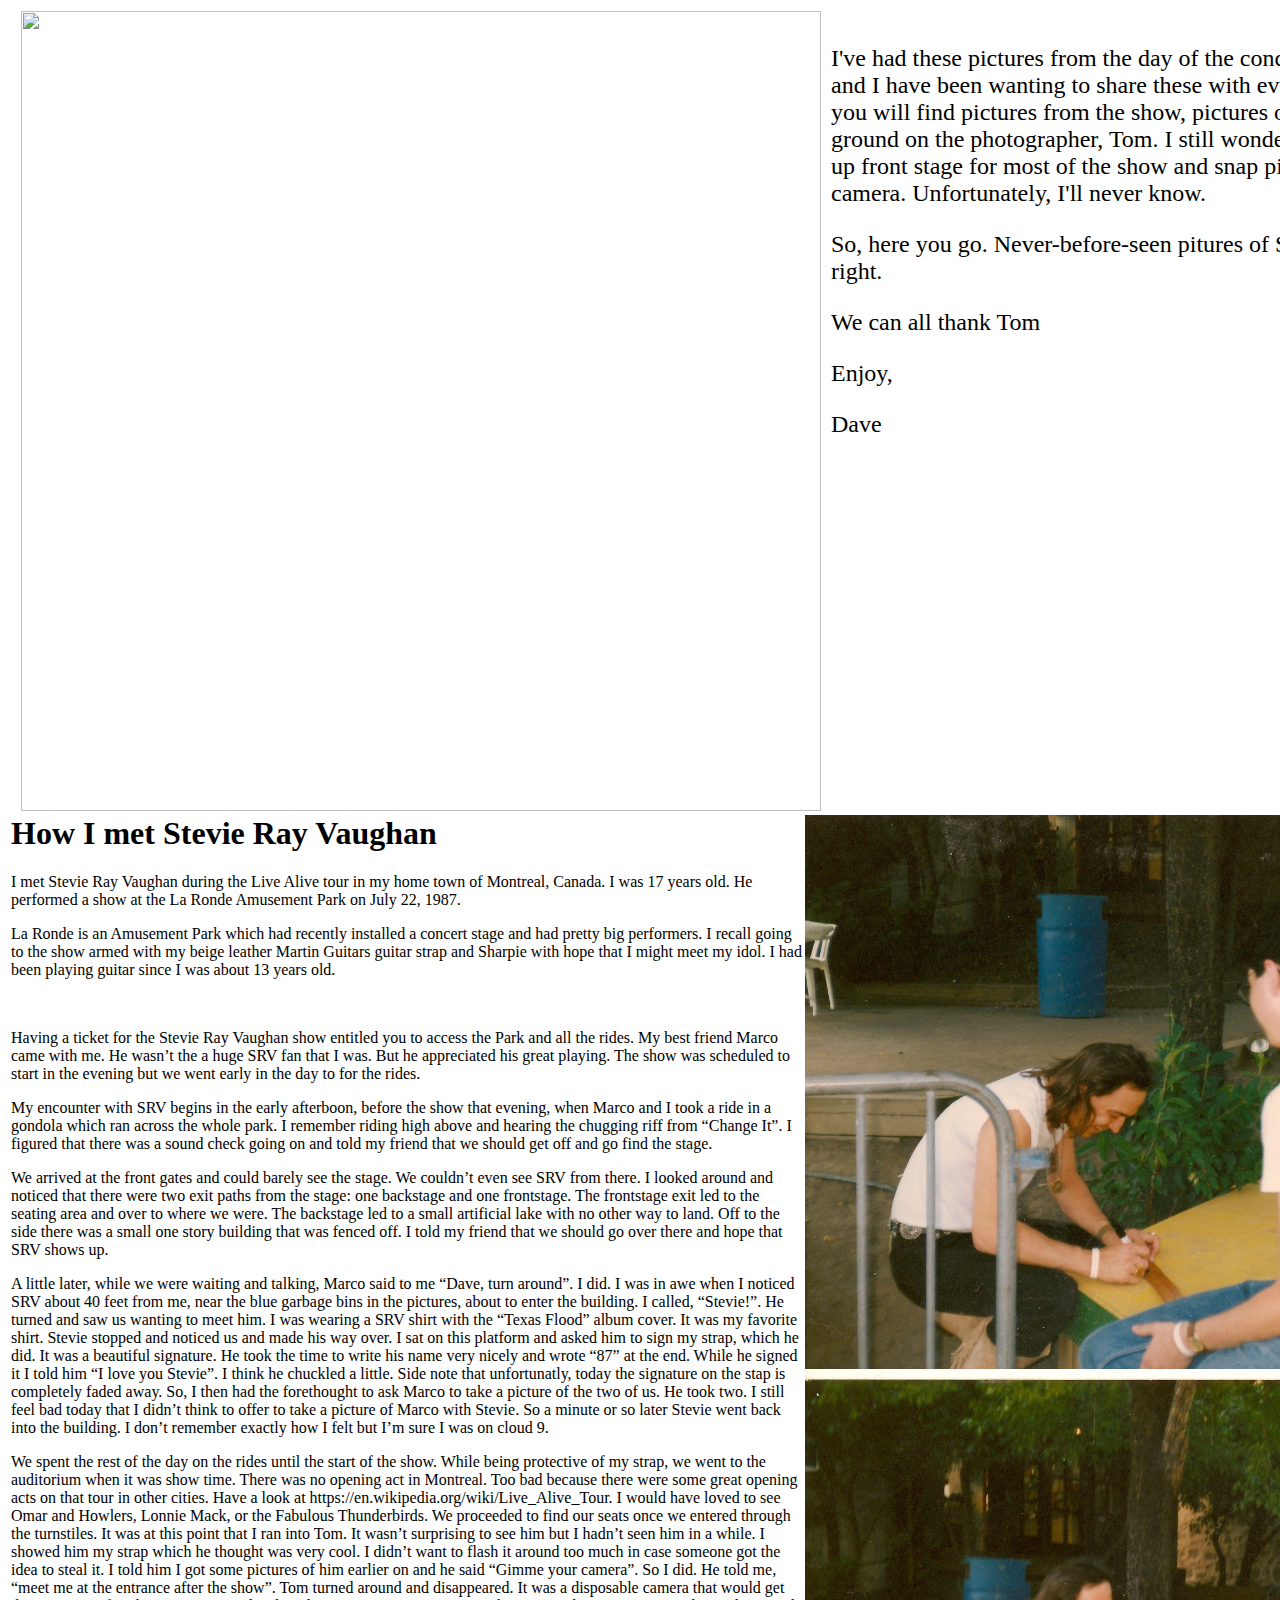
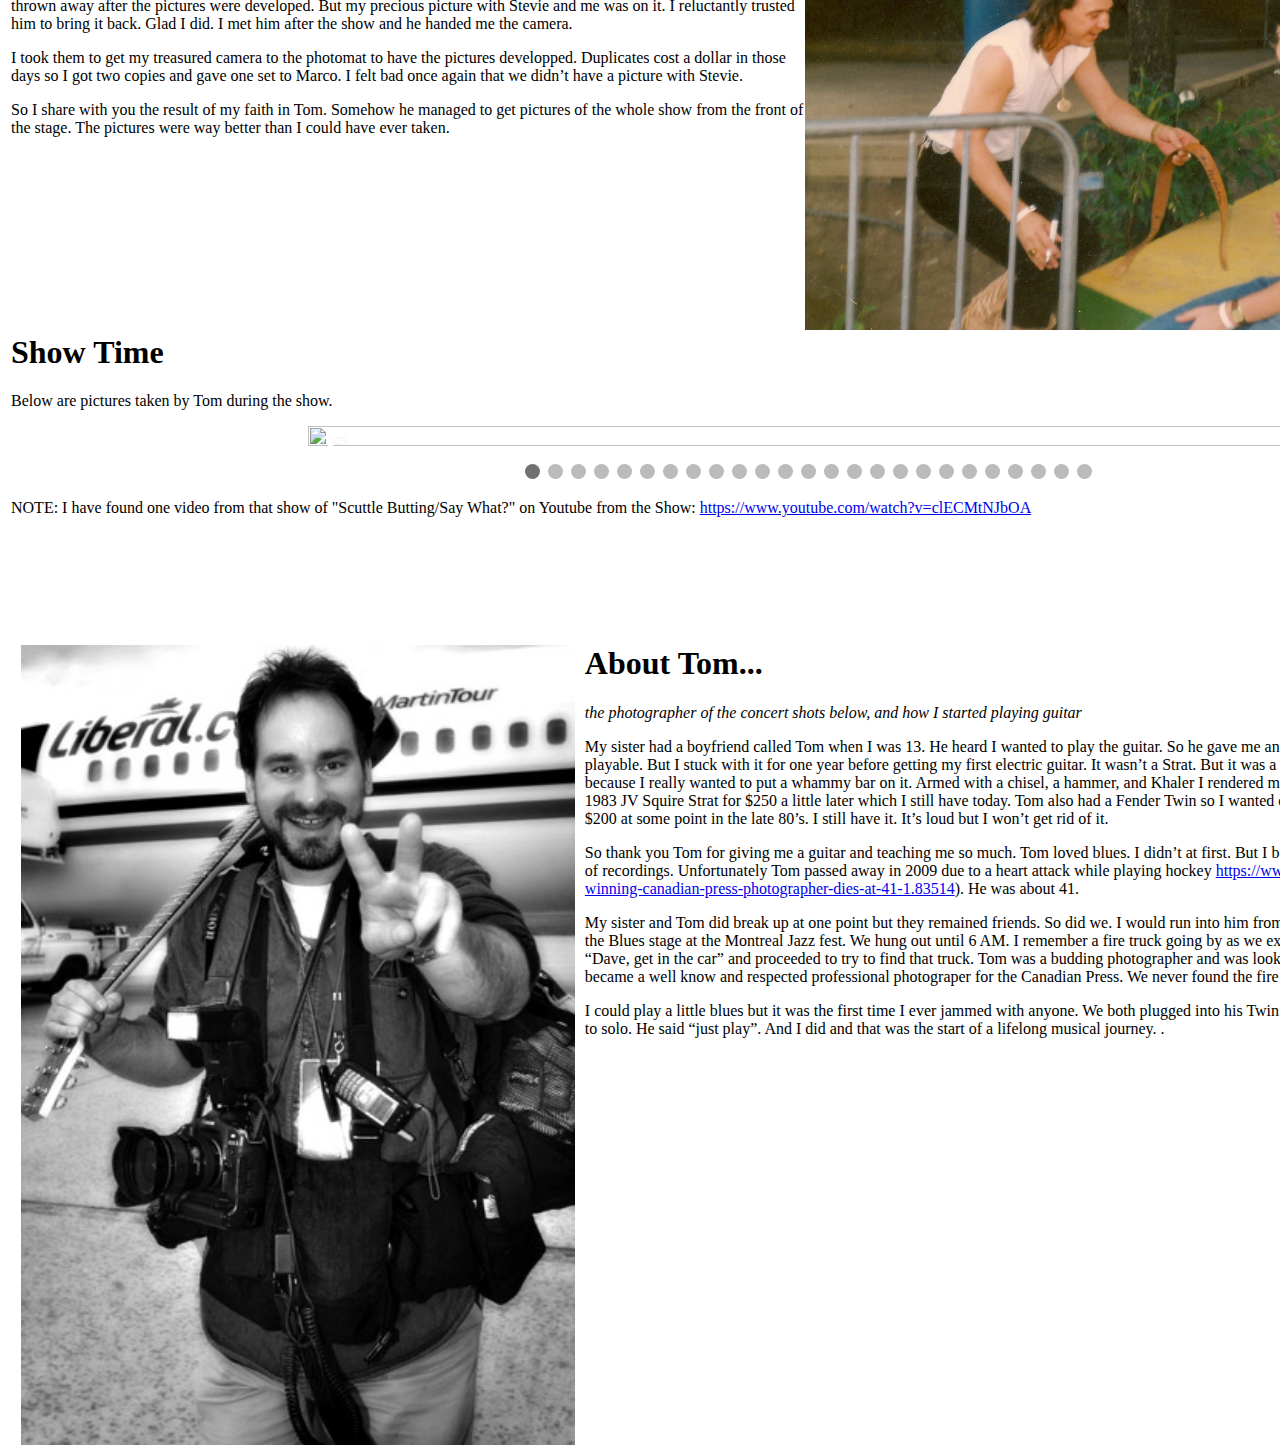
==== index.html @ 350a523c "first commit" ====
<HTML>
<TITLE>How I met SRV (1987 - Montreal/LaRonde)</TITLE>
<BODY>



<STYLE>


/* Slideshow container */
.slideshow-container {
  max-width: 1000px;
  position: relative;
  margin: auto;
}

/* Hide the images by default */
.mySlides {
  display: none;
}

/* Next & previous buttons */
.prev, .next {
  cursor: pointer;
  position: absolute;
  top: 50%;
  width: auto;
  margin-top: -22px;
  padding: 16px;
  color: white;
  font-weight: bold;
  font-size: 18px;
  transition: 0.6s ease;
  border-radius: 0 3px 3px 0;
  user-select: none;
}

/* Position the "next button" to the right */
.next {
  right: 0;
  border-radius: 3px 0 0 3px;
}

/* On hover, add a black background color with a little bit see-through */
.prev:hover, .next:hover {
  background-color: rgba(0,0,0,0.8);
}

/* Caption text */
.text {
  color: #f2f2f2;
  font-size: 15px;
  padding: 8px 12px;
  position: absolute;
  bottom: 8px;
  width: 100%;
  text-align: center;
}

/* Number text (1/3 etc) */
.numbertext {
  color: #f2f2f2;
  font-size: 12px;
  padding: 8px 12px;
  position: absolute;
  top: 0;
}

/* The dots/bullets/indicators */
.dot {
  cursor: pointer;
  height: 15px;
  width: 15px;
  margin: 0 2px;
  background-color: #bbb;
  border-radius: 50%;
  display: inline-block;
  transition: background-color 0.6s ease;
}

.active, .dot:hover {
  background-color: #717171;
}

/* Fading animation */
.fade {
  -webkit-animation-name: fade;
  -webkit-animation-duration: 1.5s;
  animation-name: fade;
  animation-duration: 1.5s;
}

@-webkit-keyframes fade {
  from {opacity: .4}
  to {opacity: 1}
}

@keyframes fade {
  from {opacity: .4}
  to {opacity: 1}
}
</STYLE>


<TABLE BORDER=0 width=1600>
<TR>
	<TD>
<img src="images/meandsrvcover.jpeg" width=800 STYLE="float: left; margin-left: 10px;  margin-right: 10px">
<BR>
<P><FONT SIZE=5>I've had these pictures from the day of the concert in my little blue picture book and I have been wanting to share these with everyone for a while now. So here you will find pictures from the show, pictures of SRV and me, and a little back ground on the photographer, Tom. I still wonder today how Tom managed to get up front stage for most of the show and snap pictures with my crappy disposable camera. Unfortunately, I'll never know.</P>
<P>So, here you go. Never-before-seen pitures of Stevie Ray Vaughan. Yup. That's right.</P>
<P>We can all thank Tom</P>
<P>Enjoy,</P>
<P>Dave</p>
	</TD>
</TR>
<TR>	
	<TD>
<img src="images/meandsrv2.jpeg" width=800 STYLE="float: right "/>
<img src="images/meandsrv1.jpeg" width=800 STYLE="float: right"/>
<H1>How I met Stevie Ray Vaughan</H1>
<P>I met Stevie Ray Vaughan during the Live Alive tour in my home town of Montreal, Canada. I was 17 years old. He performed a show at the La Ronde Amusement Park on July 22, 1987.</P> 
<P>La Ronde is an Amusement Park which had recently installed a concert stage and had pretty big performers.  I recall going to the show armed with my beige leather Martin Guitars guitar strap and Sharpie with hope that I might meet my idol. I had been playing guitar since I was about 13 years old.</P>
<BR CLEAR=”right” />
<P>Having a ticket for the Stevie Ray Vaughan show entitled you to access the Park and all the rides. My best friend Marco came with me. He wasn’t the a huge SRV fan that I was. But he appreciated his great playing. The show was scheduled to start in the evening but we went early in the day to for the rides. 
<P>My encounter with SRV begins in the early afterboon, before the show that evening, when Marco and I took a ride in a gondola which ran across the whole park. I remember riding high above and hearing the chugging riff from “Change It”. I figured that there was a sound check going on and told my friend that we should get off and go find the stage.</P>
<P>We arrived at the front gates and could barely see the stage. We couldn’t even see SRV from there. I looked around and noticed that there were two exit paths from the stage: one backstage and one frontstage. The frontstage exit led to the seating area and over to where we were. The backstage led to a small artificial lake with no other way to land. Off to the side there was a small one story building that was fenced off. I told my friend that we should go over there and hope that SRV shows up.</P>
<P>A little later, while we were waiting and talking, Marco said to me “Dave, turn around”. I did. I was in awe when I noticed SRV about 40 feet from me, near the blue garbage bins in the pictures, about to enter the building. I called, “Stevie!”. He turned and saw us wanting to meet him. I was wearing a SRV shirt with the “Texas Flood” album cover. It was my favorite shirt. Stevie stopped and noticed us and made his way over. I sat on this platform and asked him to sign my strap, which he did. It was a beautiful signature. He took the time to write his name very nicely and wrote “87” at the end. While he signed it I told him “I love you Stevie”. I think he chuckled a little. Side note that unfortunatly, today the signature on the stap is completely faded away. So, I then had the forethought to ask Marco to take a picture of the two of us. He took two. I still feel bad today that I didn’t think to offer to take a picture of Marco with Stevie. So a minute or so later Stevie went back into the building. I don’t remember exactly how I felt but I’m sure I was on cloud 9.</P> 
<P>We spent the rest of the day on the rides until the start of the show. While being protective of my strap, we went to the auditorium when it was show time. There was no opening act in Montreal. Too bad because there were some great opening acts on that tour in other cities. Have a look at https://en.wikipedia.org/wiki/Live_Alive_Tour. I would have loved to see Omar and Howlers, Lonnie Mack, or the Fabulous Thunderbirds. We proceeded to find our seats once we entered through the turnstiles. It was at this point that I ran into Tom. It wasn’t surprising to see him but I hadn’t seen him in a while. I showed him my strap which he thought was very cool. I didn’t want to flash it around too much in case someone got the idea to steal it. I told him I got some pictures of him earlier on and he said “Gimme your camera”. So I did. He told me, “meet me at the entrance after the show”. Tom turned around and disappeared.  It was a disposable camera that would get thrown away after the pictures were developed. But my precious picture with Stevie and me was on it. I reluctantly trusted him to bring it back. Glad I did. I met him after the show and he handed me the camera.
</P>
<P>
I took them to get my treasured camera to the photomat to have the pictures developped. Duplicates cost a dollar in those days so I got two copies and gave one set to Marco. I felt bad once again that we didn’t have a picture with Stevie. 
</P>
So I share with you the result of my faith in Tom. Somehow he managed to get pictures of the whole show from the front of the stage. The pictures were way better than I could have ever taken. 
	</TD>
</TR>
<TR>	
	<TD>
<H1>Show Time</H1>
<P>Below are pictures taken by Tom during the show.</P>
<!-- Slideshow container -->
<div class="slideshow-container">

  <!-- Full-width images with number and caption text -->
  <div class="mySlides fade">
    <div class="numbertext">1 / 25</div>
    <img src="images/1.jpeg" style="width:100%">
    <div class="text"></div>
  </div>

  <div class="mySlides fade">
    <div class="numbertext">2 / 25</div>
    <img src="images/2.jpeg" style="width:100%">
    <div class="text"></div>
  </div>

  <div class="mySlides fade">
    <div class="numbertext">3 / 25</div>
    <img src="images/3.jpeg" style="width:100%">
    <div class="text"></div>
  </div>

  <div class="mySlides fade">
    <div class="numbertext">1 / 25</div>
    <img src="images/4.jpeg" style="width:100%">
    <div class="text"></div>
  </div>

  <div class="mySlides fade">
    <div class="numbertext">2 / 25</div>
    <img src="images/5.jpeg" style="width:100%">
    <div class="text">g</div>
  </div>

  <div class="mySlides fade">
    <div class="numbertext">3 / 25</div>
    <img src="images/6.jpeg" style="width:100%">
    <div class="text"></div>
  </div>

  <div class="mySlides fade">
    <div class="numbertext">1 / 25</div>
    <img src="images/7.jpeg" style="width:100%">
    <div class="text">Caption Text</div>
  </div>

  <div class="mySlides fade">
    <div class="numbertext">2 / 25</div>
    <img src="images/8.jpeg" style="width:100%">
    <div class="text">g</div>
  </div>

  <div class="mySlides fade">
    <div class="numbertext">3 / 25</div>
    <img src="images/9.jpeg" style="width:100%">
    <div class="text"></div>
  </div>

  <div class="mySlides fade">
    <div class="numbertext">1 / 25</div>
    <img src="images/10.jpeg" style="width:100%">
    <div class="text">Caption Text</div>
  </div>

  <div class="mySlides fade">
    <div class="numbertext">2 / 3</div>
    <img src="images/11.jpeg" style="width:100%">
    <div class="text">g</div>
  </div>

  <div class="mySlides fade">
    <div class="numbertext">12 / 25</div>
    <img src="images/12.jpeg" style="width:100%">
    <div class="text"></div>
  </div>


  <div class="mySlides fade">
    <div class="numbertext">13 / 25</div>
    <img src="images/13.jpeg" style="width:100%">
    <div class="text"></div>
  </div>

  <div class="mySlides fade">
    <div class="numbertext">14 / 25</div>
    <img src="images/14.jpeg" style="width:100%">
    <div class="text"></div>
  </div>

  <div class="mySlides fade">
    <div class="numbertext">15 / 25</div>
    <img src="images/15.jpeg" style="width:100%">
    <div class="text"></div>
  </div>

  <div class="mySlides fade">
    <div class="numbertext">16 / 25</div>
    <img src="images/16.jpeg" style="width:100%">
    <div class="text"></div>
  </div>

  <div class="mySlides fade">
    <div class="numbertext">17 / 25</div>
    <img src="images/17.jpeg" style="width:100%">
    <div class="text"></div>
  </div>

  <div class="mySlides fade">
    <div class="numbertext">18 / 25</div>
    <img src="images/18.jpeg" style="width:100%">
    <div class="text"></div>
  </div>

  <div class="mySlides fade">
    <div class="numbertext">19 / 25</div>
    <img src="images/19.jpeg" style="width:100%">
    <div class="text"></div>
  </div>

  <div class="mySlides fade">
    <div class="numbertext">20 / 25</div>
    <img src="images/20.jpeg" style="width:100%">
    <div class="text"></div>
  </div>

  <div class="mySlides fade">
    <div class="numbertext">21 / 25</div>
    <img src="images/21.jpeg" style="width:100%">
    <div class="text"></div>
  </div>

  <div class="mySlides fade">
    <div class="numbertext">22 / 25</div>
    <img src="images/22.jpeg" style="width:100%">
    <div class="text"></div>
  </div>

  <div class="mySlides fade">
    <div class="numbertext">23 / 25</div>
    <img src="images/23.jpeg" style="width:100%">
    <div class="text"></div>
  </div>


  <div class="mySlides fade">
    <div class="numbertext">24 / 25</div>
    <img src="images/24.jpeg" style="width:100%">
    <div class="text"></div>
  </div>

  <div class="mySlides fade">
    <div class="numbertext">25 / 25</div>
    <img src="images/25.jpeg" style="width:100%">
    <div class="text"></div>
  </div>



  <!-- Next and previous buttons -->
  <a class="prev" onclick="plusSlides(-1)">&#10094;</a>
  <a class="next" onclick="plusSlides(1)">&#10095;</a>
</div>
<br>

<!-- The dots/circles -->
<div style="text-align:center">
  <span class="dot" onclick="currentSlide(1)"></span>
  <span class="dot" onclick="currentSlide(2)"></span>
  <span class="dot" onclick="currentSlide(3)"></span>
  <span class="dot" onclick="currentSlide(4)"></span>
  <span class="dot" onclick="currentSlide(5)"></span>
  <span class="dot" onclick="currentSlide(6)"></span>
  <span class="dot" onclick="currentSlide(7)"></span>
  <span class="dot" onclick="currentSlide(8)"></span>
  <span class="dot" onclick="currentSlide(9)"></span>
  <span class="dot" onclick="currentSlide(10)"></span>
  <span class="dot" onclick="currentSlide(11)"></span>
  <span class="dot" onclick="currentSlide(12)"></span>
  <span class="dot" onclick="currentSlide(13)"></span>
  <span class="dot" onclick="currentSlide(14)"></span>
  <span class="dot" onclick="currentSlide(15)"></span>
  <span class="dot" onclick="currentSlide(16)"></span>
  <span class="dot" onclick="currentSlide(17)"></span>
  <span class="dot" onclick="currentSlide(18)"></span>
  <span class="dot" onclick="currentSlide(19)"></span>
  <span class="dot" onclick="currentSlide(20)"></span>
  <span class="dot" onclick="currentSlide(21)"></span>
  <span class="dot" onclick="currentSlide(22)"></span>
  <span class="dot" onclick="currentSlide(23)"></span>
  <span class="dot" onclick="currentSlide(24)"></span>
  <span class="dot" onclick="currentSlide(25)"></span>
</div>
<P>NOTE: I have found one video from that show of "Scuttle Butting/Say What?" on Youtube from the Show: <A HREF="https://www.youtube.com/watch?v=clECMtNJbOA">https://www.youtube.com/watch?v=clECMtNJbOA</A></P>
<BR>
<BR>
<BR>
<BR>
<BR>
<BR>
	</TD>
</TR>
<TR>
	<TD>
<img src="images/tom1.jpg" height=800   STYLE="float: left; margin-left: 10px;  margin-right: 10px">
<H1>About Tom... </H1><I>the photographer of the concert shots below, and how I started playing guitar</I>
<P>My sister had a boyfriend called Tom when I was 13. He heard I wanted to play the guitar. So he gave me an old Hondo acoustic guitar that was barely playable. But I stuck with it for one year before getting my first electric guitar. It wasn’t a Strat. But it was a good Vantage guitar which I eventually butchered because I really wanted to put a whammy bar on it. Armed with a chisel, a hammer, and Khaler I rendered my guitar unplayable. I did eventally get a used 1983 JV Squire Strat for $250 a little later which I still have today. Tom also had a Fender Twin so I wanted one too. I eventually got a 1969 Silverface for $200 at some point in the late 80’s. I still have it. It’s loud but I won’t get rid of it. 
</P>
<P>
So thank you Tom for giving me a guitar and teaching me so much. Tom loved blues. I didn’t at first. But I became obsessed with blues and bought hundreds of recordings. Unfortunately Tom passed away in 2009 due to a heart attack while playing hockey <A HREF="https://www.cbc.ca/news/canada/tom-hanson-award-winning-canadian-press-photographer-dies-at-41-1.835145"> https://www.cbc.ca/news/canada/tom-hanson-award-winning-canadian-press-photographer-dies-at-41-1.83514</A>). He was about 41.</P> 
<P>My sister and Tom did break up at one point but they remained friends. So did we. I would run into him from time to time. Later on I remember meeting him at the Blues stage at the Montreal Jazz fest. We hung out until 6 AM. I remember a fire truck going by as we exited Mike's Pizzeria on St Catherine. He said, “Dave, get in the car” and proceeded to try to find that truck. Tom was a budding photographer and was looking for action shots he could sell. He eventually became a well know and respected professional photograper for the Canadian Press. We never found the fire but we ended up at his place to jam.</P>
<P>I could play a little blues but it was the first time I ever jammed with anyone. We both plugged into his Twin. I didn’t know what to play when it was my turn to solo. He said “just play”. And I did and that was the start of a lifelong musical journey. .
</P>

	</TD>
</TR>
</TABLE>
</BODY>
<SCRIPT>
var slideIndex = 1;
showSlides(slideIndex);

// Next/previous controls
function plusSlides(n) {
  showSlides(slideIndex += n);
}

// Thumbnail image controls
function currentSlide(n) {
  showSlides(slideIndex = n);
}

function showSlides(n) {
  var i;
  var slides = document.getElementsByClassName("mySlides");
  var dots = document.getElementsByClassName("dot");
  if (n > slides.length) {slideIndex = 1}
  if (n < 1) {slideIndex = slides.length}
  for (i = 0; i < slides.length; i++) {
      slides[i].style.display = "none";
  }
  for (i = 0; i < dots.length; i++) {
      dots[i].className = dots[i].className.replace(" active", "");
  }
  slides[slideIndex-1].style.display = "block";
  dots[slideIndex-1].className += " active";
}
</SCRIPT>
</HTML>
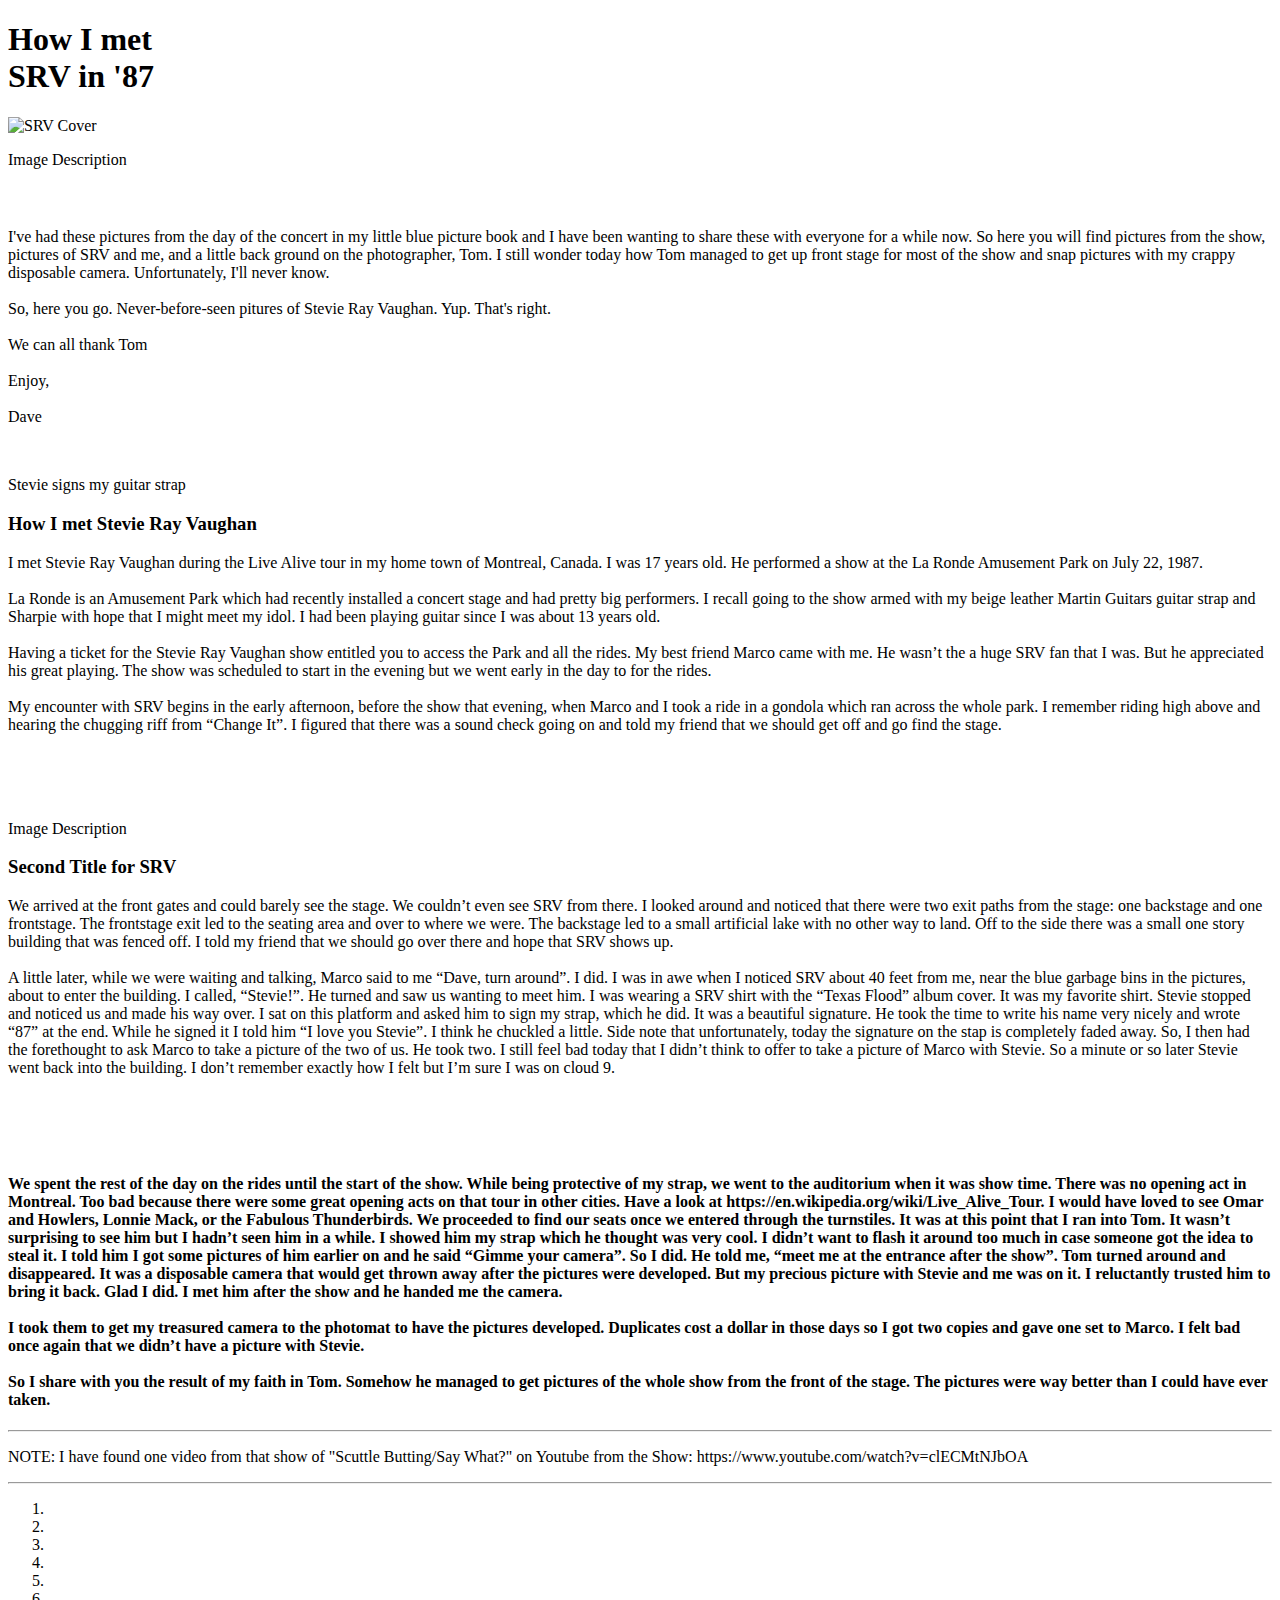
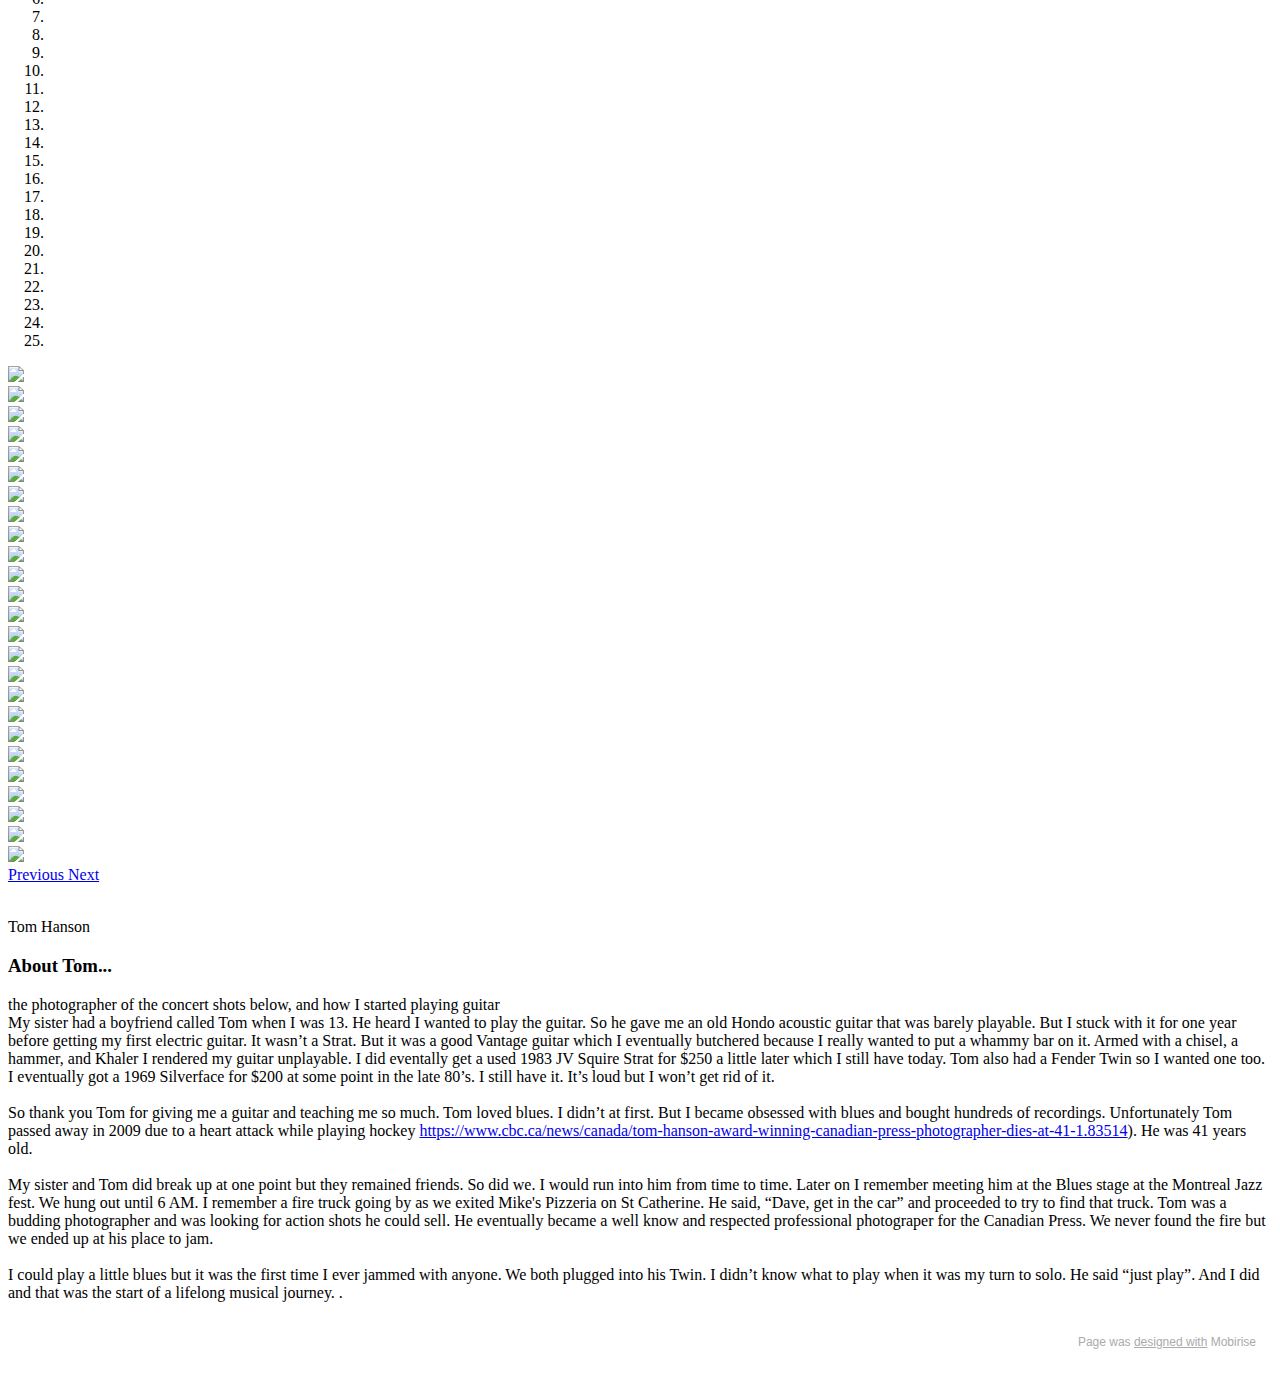
==== commit 1df5ec2f: "Add files via upload" ====
--- a/index.html
+++ b/index.html
@@ -1,388 +1,345 @@
-<HTML>
-<TITLE>How I met SRV (1987 - Montreal/LaRonde)</TITLE>
-<BODY>
-
-
-
-<STYLE>
-
-
-/* Slideshow container */
-.slideshow-container {
-  max-width: 1000px;
-  position: relative;
-  margin: auto;
-}
-
-/* Hide the images by default */
-.mySlides {
-  display: none;
-}
-
-/* Next & previous buttons */
-.prev, .next {
-  cursor: pointer;
-  position: absolute;
-  top: 50%;
-  width: auto;
-  margin-top: -22px;
-  padding: 16px;
-  color: white;
-  font-weight: bold;
-  font-size: 18px;
-  transition: 0.6s ease;
-  border-radius: 0 3px 3px 0;
-  user-select: none;
-}
-
-/* Position the "next button" to the right */
-.next {
-  right: 0;
-  border-radius: 3px 0 0 3px;
-}
-
-/* On hover, add a black background color with a little bit see-through */
-.prev:hover, .next:hover {
-  background-color: rgba(0,0,0,0.8);
-}
-
-/* Caption text */
-.text {
-  color: #f2f2f2;
-  font-size: 15px;
-  padding: 8px 12px;
-  position: absolute;
-  bottom: 8px;
-  width: 100%;
-  text-align: center;
-}
-
-/* Number text (1/3 etc) */
-.numbertext {
-  color: #f2f2f2;
-  font-size: 12px;
-  padding: 8px 12px;
-  position: absolute;
-  top: 0;
-}
-
-/* The dots/bullets/indicators */
-.dot {
-  cursor: pointer;
-  height: 15px;
-  width: 15px;
-  margin: 0 2px;
-  background-color: #bbb;
-  border-radius: 50%;
-  display: inline-block;
-  transition: background-color 0.6s ease;
-}
-
-.active, .dot:hover {
-  background-color: #717171;
-}
-
-/* Fading animation */
-.fade {
-  -webkit-animation-name: fade;
-  -webkit-animation-duration: 1.5s;
-  animation-name: fade;
-  animation-duration: 1.5s;
-}
-
-@-webkit-keyframes fade {
-  from {opacity: .4}
-  to {opacity: 1}
-}
-
-@keyframes fade {
-  from {opacity: .4}
-  to {opacity: 1}
-}
-</STYLE>
-
-
-<TABLE BORDER=0 width=1600>
-<TR>
-	<TD>
-<img src="images/meandsrvcover.jpeg" width=800 STYLE="float: left; margin-left: 10px;  margin-right: 10px">
-<BR>
-<P><FONT SIZE=5>I've had these pictures from the day of the concert in my little blue picture book and I have been wanting to share these with everyone for a while now. So here you will find pictures from the show, pictures of SRV and me, and a little back ground on the photographer, Tom. I still wonder today how Tom managed to get up front stage for most of the show and snap pictures with my crappy disposable camera. Unfortunately, I'll never know.</P>
-<P>So, here you go. Never-before-seen pitures of Stevie Ray Vaughan. Yup. That's right.</P>
-<P>We can all thank Tom</P>
-<P>Enjoy,</P>
-<P>Dave</p>
-	</TD>
-</TR>
-<TR>	
-	<TD>
-<img src="images/meandsrv2.jpeg" width=800 STYLE="float: right "/>
-<img src="images/meandsrv1.jpeg" width=800 STYLE="float: right"/>
-<H1>How I met Stevie Ray Vaughan</H1>
-<P>I met Stevie Ray Vaughan during the Live Alive tour in my home town of Montreal, Canada. I was 17 years old. He performed a show at the La Ronde Amusement Park on July 22, 1987.</P> 
-<P>La Ronde is an Amusement Park which had recently installed a concert stage and had pretty big performers.  I recall going to the show armed with my beige leather Martin Guitars guitar strap and Sharpie with hope that I might meet my idol. I had been playing guitar since I was about 13 years old.</P>
-<BR CLEAR=”right” />
-<P>Having a ticket for the Stevie Ray Vaughan show entitled you to access the Park and all the rides. My best friend Marco came with me. He wasn’t the a huge SRV fan that I was. But he appreciated his great playing. The show was scheduled to start in the evening but we went early in the day to for the rides. 
-<P>My encounter with SRV begins in the early afterboon, before the show that evening, when Marco and I took a ride in a gondola which ran across the whole park. I remember riding high above and hearing the chugging riff from “Change It”. I figured that there was a sound check going on and told my friend that we should get off and go find the stage.</P>
-<P>We arrived at the front gates and could barely see the stage. We couldn’t even see SRV from there. I looked around and noticed that there were two exit paths from the stage: one backstage and one frontstage. The frontstage exit led to the seating area and over to where we were. The backstage led to a small artificial lake with no other way to land. Off to the side there was a small one story building that was fenced off. I told my friend that we should go over there and hope that SRV shows up.</P>
-<P>A little later, while we were waiting and talking, Marco said to me “Dave, turn around”. I did. I was in awe when I noticed SRV about 40 feet from me, near the blue garbage bins in the pictures, about to enter the building. I called, “Stevie!”. He turned and saw us wanting to meet him. I was wearing a SRV shirt with the “Texas Flood” album cover. It was my favorite shirt. Stevie stopped and noticed us and made his way over. I sat on this platform and asked him to sign my strap, which he did. It was a beautiful signature. He took the time to write his name very nicely and wrote “87” at the end. While he signed it I told him “I love you Stevie”. I think he chuckled a little. Side note that unfortunatly, today the signature on the stap is completely faded away. So, I then had the forethought to ask Marco to take a picture of the two of us. He took two. I still feel bad today that I didn’t think to offer to take a picture of Marco with Stevie. So a minute or so later Stevie went back into the building. I don’t remember exactly how I felt but I’m sure I was on cloud 9.</P> 
-<P>We spent the rest of the day on the rides until the start of the show. While being protective of my strap, we went to the auditorium when it was show time. There was no opening act in Montreal. Too bad because there were some great opening acts on that tour in other cities. Have a look at https://en.wikipedia.org/wiki/Live_Alive_Tour. I would have loved to see Omar and Howlers, Lonnie Mack, or the Fabulous Thunderbirds. We proceeded to find our seats once we entered through the turnstiles. It was at this point that I ran into Tom. It wasn’t surprising to see him but I hadn’t seen him in a while. I showed him my strap which he thought was very cool. I didn’t want to flash it around too much in case someone got the idea to steal it. I told him I got some pictures of him earlier on and he said “Gimme your camera”. So I did. He told me, “meet me at the entrance after the show”. Tom turned around and disappeared.  It was a disposable camera that would get thrown away after the pictures were developed. But my precious picture with Stevie and me was on it. I reluctantly trusted him to bring it back. Glad I did. I met him after the show and he handed me the camera.
-</P>
-<P>
-I took them to get my treasured camera to the photomat to have the pictures developped. Duplicates cost a dollar in those days so I got two copies and gave one set to Marco. I felt bad once again that we didn’t have a picture with Stevie. 
-</P>
-So I share with you the result of my faith in Tom. Somehow he managed to get pictures of the whole show from the front of the stage. The pictures were way better than I could have ever taken. 
-	</TD>
-</TR>
-<TR>	
-	<TD>
-<H1>Show Time</H1>
-<P>Below are pictures taken by Tom during the show.</P>
-<!-- Slideshow container -->
-<div class="slideshow-container">
-
-  <!-- Full-width images with number and caption text -->
-  <div class="mySlides fade">
-    <div class="numbertext">1 / 25</div>
-    <img src="images/1.jpeg" style="width:100%">
-    <div class="text"></div>
-  </div>
-
-  <div class="mySlides fade">
-    <div class="numbertext">2 / 25</div>
-    <img src="images/2.jpeg" style="width:100%">
-    <div class="text"></div>
-  </div>
-
-  <div class="mySlides fade">
-    <div class="numbertext">3 / 25</div>
-    <img src="images/3.jpeg" style="width:100%">
-    <div class="text"></div>
-  </div>
-
-  <div class="mySlides fade">
-    <div class="numbertext">1 / 25</div>
-    <img src="images/4.jpeg" style="width:100%">
-    <div class="text"></div>
-  </div>
-
-  <div class="mySlides fade">
-    <div class="numbertext">2 / 25</div>
-    <img src="images/5.jpeg" style="width:100%">
-    <div class="text">g</div>
-  </div>
-
-  <div class="mySlides fade">
-    <div class="numbertext">3 / 25</div>
-    <img src="images/6.jpeg" style="width:100%">
-    <div class="text"></div>
-  </div>
-
-  <div class="mySlides fade">
-    <div class="numbertext">1 / 25</div>
-    <img src="images/7.jpeg" style="width:100%">
-    <div class="text">Caption Text</div>
-  </div>
-
-  <div class="mySlides fade">
-    <div class="numbertext">2 / 25</div>
-    <img src="images/8.jpeg" style="width:100%">
-    <div class="text">g</div>
-  </div>
-
-  <div class="mySlides fade">
-    <div class="numbertext">3 / 25</div>
-    <img src="images/9.jpeg" style="width:100%">
-    <div class="text"></div>
-  </div>
-
-  <div class="mySlides fade">
-    <div class="numbertext">1 / 25</div>
-    <img src="images/10.jpeg" style="width:100%">
-    <div class="text">Caption Text</div>
-  </div>
-
-  <div class="mySlides fade">
-    <div class="numbertext">2 / 3</div>
-    <img src="images/11.jpeg" style="width:100%">
-    <div class="text">g</div>
-  </div>
-
-  <div class="mySlides fade">
-    <div class="numbertext">12 / 25</div>
-    <img src="images/12.jpeg" style="width:100%">
-    <div class="text"></div>
-  </div>
-
-
-  <div class="mySlides fade">
-    <div class="numbertext">13 / 25</div>
-    <img src="images/13.jpeg" style="width:100%">
-    <div class="text"></div>
-  </div>
-
-  <div class="mySlides fade">
-    <div class="numbertext">14 / 25</div>
-    <img src="images/14.jpeg" style="width:100%">
-    <div class="text"></div>
-  </div>
-
-  <div class="mySlides fade">
-    <div class="numbertext">15 / 25</div>
-    <img src="images/15.jpeg" style="width:100%">
-    <div class="text"></div>
-  </div>
-
-  <div class="mySlides fade">
-    <div class="numbertext">16 / 25</div>
-    <img src="images/16.jpeg" style="width:100%">
-    <div class="text"></div>
-  </div>
-
-  <div class="mySlides fade">
-    <div class="numbertext">17 / 25</div>
-    <img src="images/17.jpeg" style="width:100%">
-    <div class="text"></div>
-  </div>
-
-  <div class="mySlides fade">
-    <div class="numbertext">18 / 25</div>
-    <img src="images/18.jpeg" style="width:100%">
-    <div class="text"></div>
-  </div>
-
-  <div class="mySlides fade">
-    <div class="numbertext">19 / 25</div>
-    <img src="images/19.jpeg" style="width:100%">
-    <div class="text"></div>
-  </div>
-
-  <div class="mySlides fade">
-    <div class="numbertext">20 / 25</div>
-    <img src="images/20.jpeg" style="width:100%">
-    <div class="text"></div>
-  </div>
-
-  <div class="mySlides fade">
-    <div class="numbertext">21 / 25</div>
-    <img src="images/21.jpeg" style="width:100%">
-    <div class="text"></div>
-  </div>
-
-  <div class="mySlides fade">
-    <div class="numbertext">22 / 25</div>
-    <img src="images/22.jpeg" style="width:100%">
-    <div class="text"></div>
-  </div>
-
-  <div class="mySlides fade">
-    <div class="numbertext">23 / 25</div>
-    <img src="images/23.jpeg" style="width:100%">
-    <div class="text"></div>
-  </div>
-
-
-  <div class="mySlides fade">
-    <div class="numbertext">24 / 25</div>
-    <img src="images/24.jpeg" style="width:100%">
-    <div class="text"></div>
-  </div>
-
-  <div class="mySlides fade">
-    <div class="numbertext">25 / 25</div>
-    <img src="images/25.jpeg" style="width:100%">
-    <div class="text"></div>
-  </div>
-
-
-
-  <!-- Next and previous buttons -->
-  <a class="prev" onclick="plusSlides(-1)">&#10094;</a>
-  <a class="next" onclick="plusSlides(1)">&#10095;</a>
-</div>
-<br>
-
-<!-- The dots/circles -->
-<div style="text-align:center">
-  <span class="dot" onclick="currentSlide(1)"></span>
-  <span class="dot" onclick="currentSlide(2)"></span>
-  <span class="dot" onclick="currentSlide(3)"></span>
-  <span class="dot" onclick="currentSlide(4)"></span>
-  <span class="dot" onclick="currentSlide(5)"></span>
-  <span class="dot" onclick="currentSlide(6)"></span>
-  <span class="dot" onclick="currentSlide(7)"></span>
-  <span class="dot" onclick="currentSlide(8)"></span>
-  <span class="dot" onclick="currentSlide(9)"></span>
-  <span class="dot" onclick="currentSlide(10)"></span>
-  <span class="dot" onclick="currentSlide(11)"></span>
-  <span class="dot" onclick="currentSlide(12)"></span>
-  <span class="dot" onclick="currentSlide(13)"></span>
-  <span class="dot" onclick="currentSlide(14)"></span>
-  <span class="dot" onclick="currentSlide(15)"></span>
-  <span class="dot" onclick="currentSlide(16)"></span>
-  <span class="dot" onclick="currentSlide(17)"></span>
-  <span class="dot" onclick="currentSlide(18)"></span>
-  <span class="dot" onclick="currentSlide(19)"></span>
-  <span class="dot" onclick="currentSlide(20)"></span>
-  <span class="dot" onclick="currentSlide(21)"></span>
-  <span class="dot" onclick="currentSlide(22)"></span>
-  <span class="dot" onclick="currentSlide(23)"></span>
-  <span class="dot" onclick="currentSlide(24)"></span>
-  <span class="dot" onclick="currentSlide(25)"></span>
-</div>
-<P>NOTE: I have found one video from that show of "Scuttle Butting/Say What?" on Youtube from the Show: <A HREF="https://www.youtube.com/watch?v=clECMtNJbOA">https://www.youtube.com/watch?v=clECMtNJbOA</A></P>
-<BR>
-<BR>
-<BR>
-<BR>
-<BR>
-<BR>
-	</TD>
-</TR>
-<TR>
-	<TD>
-<img src="images/tom1.jpg" height=800   STYLE="float: left; margin-left: 10px;  margin-right: 10px">
-<H1>About Tom... </H1><I>the photographer of the concert shots below, and how I started playing guitar</I>
-<P>My sister had a boyfriend called Tom when I was 13. He heard I wanted to play the guitar. So he gave me an old Hondo acoustic guitar that was barely playable. But I stuck with it for one year before getting my first electric guitar. It wasn’t a Strat. But it was a good Vantage guitar which I eventually butchered because I really wanted to put a whammy bar on it. Armed with a chisel, a hammer, and Khaler I rendered my guitar unplayable. I did eventally get a used 1983 JV Squire Strat for $250 a little later which I still have today. Tom also had a Fender Twin so I wanted one too. I eventually got a 1969 Silverface for $200 at some point in the late 80’s. I still have it. It’s loud but I won’t get rid of it. 
-</P>
-<P>
-So thank you Tom for giving me a guitar and teaching me so much. Tom loved blues. I didn’t at first. But I became obsessed with blues and bought hundreds of recordings. Unfortunately Tom passed away in 2009 due to a heart attack while playing hockey <A HREF="https://www.cbc.ca/news/canada/tom-hanson-award-winning-canadian-press-photographer-dies-at-41-1.835145"> https://www.cbc.ca/news/canada/tom-hanson-award-winning-canadian-press-photographer-dies-at-41-1.83514</A>). He was about 41.</P> 
-<P>My sister and Tom did break up at one point but they remained friends. So did we. I would run into him from time to time. Later on I remember meeting him at the Blues stage at the Montreal Jazz fest. We hung out until 6 AM. I remember a fire truck going by as we exited Mike's Pizzeria on St Catherine. He said, “Dave, get in the car” and proceeded to try to find that truck. Tom was a budding photographer and was looking for action shots he could sell. He eventually became a well know and respected professional photograper for the Canadian Press. We never found the fire but we ended up at his place to jam.</P>
-<P>I could play a little blues but it was the first time I ever jammed with anyone. We both plugged into his Twin. I didn’t know what to play when it was my turn to solo. He said “just play”. And I did and that was the start of a lifelong musical journey. .
-</P>
-
-	</TD>
-</TR>
-</TABLE>
-</BODY>
-<SCRIPT>
-var slideIndex = 1;
-showSlides(slideIndex);
-
-// Next/previous controls
-function plusSlides(n) {
-  showSlides(slideIndex += n);
-}
-
-// Thumbnail image controls
-function currentSlide(n) {
-  showSlides(slideIndex = n);
-}
-
-function showSlides(n) {
-  var i;
-  var slides = document.getElementsByClassName("mySlides");
-  var dots = document.getElementsByClassName("dot");
-  if (n > slides.length) {slideIndex = 1}
-  if (n < 1) {slideIndex = slides.length}
-  for (i = 0; i < slides.length; i++) {
-      slides[i].style.display = "none";
-  }
-  for (i = 0; i < dots.length; i++) {
-      dots[i].className = dots[i].className.replace(" active", "");
-  }
-  slides[slideIndex-1].style.display = "block";
-  dots[slideIndex-1].className += " active";
-}
-</SCRIPT>
-</HTML>
+<!DOCTYPE html>
+<html  >
+<head>
+  <!-- Site made with Mobirise Website Builder v5.2.0, https://mobirise.com -->
+  <meta charset="UTF-8">
+  <meta http-equiv="X-UA-Compatible" content="IE=edge">
+  <meta name="generator" content="Mobirise v5.2.0, mobirise.com">
+  <meta name="viewport" content="width=device-width, initial-scale=1, minimum-scale=1">
+  <link rel="shortcut icon" href="assets/images/logo5.png" type="image/x-icon">
+  <meta name="description" content="">
+  
+  
+  <title>How I met SRV in '87</title>
+  <link rel="stylesheet" href="assets/web/assets/mobirise-icons2/mobirise2.css">
+  <link rel="stylesheet" href="assets/tether/tether.min.css">
+  <link rel="stylesheet" href="assets/bootstrap/css/bootstrap.min.css">
+  <link rel="stylesheet" href="assets/bootstrap/css/bootstrap-grid.min.css">
+  <link rel="stylesheet" href="assets/bootstrap/css/bootstrap-reboot.min.css">
+  <link rel="stylesheet" href="assets/theme/css/style.css">
+  <link rel="preload" as="style" href="assets/mobirise/css/mbr-additional.css"><link rel="stylesheet" href="assets/mobirise/css/mbr-additional.css" type="text/css">
+  
+  
+  
+  
+</head>
+<body>
+  
+  <section class="header3 cid-sgfYH8YQNZ mbr-fullscreen" id="header3-m">
+
+    
+
+    <div class="mbr-overlay" style="opacity: 0.2; background-color: rgb(255, 255, 255);"></div>
+
+    <div class="align-center container">
+        <div class="row justify-content-end">
+            <div class="col-12 col-lg-6">
+                <h1 class="mbr-section-title mbr-fonts-style mb-3 display-1"><strong>How I met</strong><br><strong>SRV in '87</strong></h1>
+                
+                <p class="mbr-text mbr-fonts-style display-7"></p>
+                
+            </div>
+        </div>
+    </div>
+</section>
+
+<section class="image1 cid-sgfYSOJmzh" id="image1-n">
+    
+
+    
+
+    <div class="container">
+        <div class="row align-items-center">
+            <div class="col-12 col-lg-6">
+                <div class="image-wrapper">
+                    <img src="assets/images/meandsrvcover.jpg" alt="SRV Cover">
+                    <p class="mbr-description mbr-fonts-style pt-2 align-center display-4">
+                    Image Description</p>
+                </div>
+            </div>
+            <div class="col-12 col-lg">
+                <div class="text-wrapper">
+                    <h3 class="mbr-section-title mbr-fonts-style mb-3 display-5">&nbsp;</h3>
+                    <p class="mbr-text mbr-fonts-style display-7">I've had these pictures from the day of the concert in my little blue picture book and I have been wanting to share these with everyone for a while now. So here you will find pictures from the show, pictures of SRV and me, and a little back ground on the photographer, Tom. I still wonder today how Tom managed to get up front stage for most of the show and snap pictures with my crappy disposable camera. Unfortunately, I'll never know.<br><br>So, here you go. Never-before-seen pitures of Stevie Ray Vaughan. Yup. That's right.<br><br>We can all thank Tom<br><br>Enjoy,<br><br>Dave</p>
+                </div>
+            </div>
+        </div>
+    </div>
+</section>
+
+<section class="image2 cid-sgfZ5MsHRj" id="image2-o">
+    
+
+    
+
+    <div class="container">
+        <div class="row align-items-center">
+            <div class="col-12 col-lg-6">
+                <div class="image-wrapper">
+                    <img src="assets/images/meandsrv1.jpg" alt="">
+                    <p class="mbr-description mbr-fonts-style mt-2 align-center display-4">
+                        Stevie signs my guitar strap</p>
+                </div>
+            </div>
+            <div class="col-12 col-lg">
+                <div class="text-wrapper">
+                    <h3 class="mbr-section-title mbr-fonts-style mb-3 display-5"><strong>How I met Stevie Ray Vaughan</strong></h3>
+                    <p class="mbr-text mbr-fonts-style display-7">I met Stevie Ray Vaughan during the Live Alive tour in my home town of Montreal, Canada. I was 17 years old. He performed a show at the La Ronde Amusement Park on July 22, 1987.<br><br>La Ronde is an Amusement Park which had recently installed a concert stage and had pretty big performers. I recall going to the show armed with my beige leather Martin Guitars guitar strap and Sharpie with hope that I might meet my idol. I had been playing guitar since I was about 13 years old.<br><br>Having a ticket for the Stevie Ray Vaughan show entitled you to access the Park and all the rides. My best friend Marco came with me. He wasn’t the a huge SRV fan that I was. But he appreciated his great playing. The show was scheduled to start in the evening but we went early in the day to for the rides.<br><br>My encounter with SRV begins in the early afternoon, before the show that evening, when Marco and I took a ride in a gondola which ran across the whole park. I remember riding high above and hearing the chugging riff from “Change It”. I figured that there was a sound check going on and told my friend that we should get off and go find the stage.<br><br><br></p>
+                </div>
+            </div>
+        </div>
+    </div>
+</section>
+
+<section class="image1 cid-sgg3dpU2e9" id="image1-p">
+    
+
+    
+
+    <div class="container">
+        <div class="row align-items-center">
+            <div class="col-12 col-lg-6">
+                <div class="image-wrapper">
+                    <img src="assets/images/meandsrv2.jpg" alt="">
+                    <p class="mbr-description mbr-fonts-style pt-2 align-center display-4">
+                    Image Description</p>
+                </div>
+            </div>
+            <div class="col-12 col-lg">
+                <div class="text-wrapper">
+                    <h3 class="mbr-section-title mbr-fonts-style mb-3 display-5">
+                        <strong>Second Title for SRV</strong></h3>
+                    <p class="mbr-text mbr-fonts-style display-7">We arrived at the front gates and could barely see the stage. We couldn’t even see SRV from there. I looked around and noticed that there were two exit paths from the stage: one backstage and one frontstage. The frontstage exit led to the seating area and over to where we were. The backstage led to a small artificial lake with no other way to land. Off to the side there was a small one story building that was fenced off. I told my friend that we should go over there and hope that SRV shows up.<br><br>A little later, while we were waiting and talking, Marco said to me “Dave, turn around”. I did. I was in awe when I noticed SRV about 40 feet from me, near the blue garbage bins in the pictures, about to enter the building. I called, “Stevie!”. He turned and saw us wanting to meet him. I was wearing a SRV shirt with the “Texas Flood” album cover. It was my favorite shirt. Stevie stopped and noticed us and made his way over. I sat on this platform and asked him to sign my strap, which he did. It was a beautiful signature. He took the time to write his name very nicely and wrote “87” at the end. While he signed it I told him “I love you Stevie”. I think he chuckled a little. Side note that unfortunately, today the signature on the stap is completely faded away. So, I then had the forethought to ask Marco to take a picture of the two of us. He took two. I still feel bad today that I didn’t think to offer to take a picture of Marco with Stevie. So a minute or so later Stevie went back into the building. I don’t remember exactly how I felt but I’m sure I was on cloud 9.<br><br><br></p>
+                </div>
+            </div>
+        </div>
+    </div>
+</section>
+
+<section class="content1 cid-s48udlf8KU" id="content1-8">
+    
+    <div class="container-fluid">
+        <div class="row justify-content-center">
+            <div class="title col-12 col-md-9">
+                <h3 class="mbr-section-title mbr-fonts-style align-center mb-4 display-2">&nbsp;</h3>
+                <h4 class="mbr-section-subtitle align-center mbr-fonts-style mb-4 display-7">We spent the rest of the day on the rides until the start of the show. While being protective of my strap, we went to the auditorium when it was show time. There was no opening act in Montreal. Too bad because there were some great opening acts on that tour in other cities. Have a look at https://en.wikipedia.org/wiki/Live_Alive_Tour. I would have loved to see Omar and Howlers, Lonnie Mack, or the Fabulous Thunderbirds. We proceeded to find our seats once we entered through the turnstiles. It was at this point that I ran into Tom. It wasn’t surprising to see him but I hadn’t seen him in a while. I showed him my strap which he thought was very cool. I didn’t want to flash it around too much in case someone got the idea to steal it. I told him I got some pictures of him earlier on and he said “Gimme your camera”. So I did. He told me, “meet me at the entrance after the show”. Tom turned around and disappeared. It was a disposable camera that would get thrown away after the pictures were developed. But my precious picture with Stevie and me was on it. I reluctantly trusted him to bring it back. Glad I did. I met him after the show and he handed me the camera.<div><br></div><div>I took them to get my treasured camera to the photomat to have the pictures developed. Duplicates cost a dollar in those days so I got two copies and gave one set to Marco. I felt bad once again that we didn’t have a picture with Stevie.</div><div><br></div><div>So I share with you the result of my faith in Tom. Somehow he managed to get pictures of the whole show from the front of the stage. The pictures were way better than I could have ever taken.</div></h4>
+                
+            </div>
+        </div>
+    </div>
+</section>
+
+<section class="content6 cid-sgg5BvNaYB" id="content6-s">
+    
+    <div class="container">
+        <div class="row justify-content-center">
+            <div class="col-md-12 col-lg-11">
+                <hr class="line">
+                <p class="mbr-text align-center mbr-fonts-style my-4 display-5">NOTE: I have found one video from that show of "Scuttle Butting/Say What?" on Youtube from the Show: https://www.youtube.com/watch?v=clECMtNJbOA</p>
+                <hr class="line">
+            </div>
+        </div>
+    </div>
+</section>
+
+<section class="slider1 cid-sgga4fw1z1" id="slider1-w">
+    
+    <div class="carousel slide carousel-fade" id="sggeyKzS8e" data-interval="5000">
+        <ol class="carousel-indicators">
+            <li data-slide-to="0" class="active" data-target="#sggeyKzS8e"></li>
+            <li data-slide-to="1" data-target="#sggeyKzS8e"></li>
+            <li data-slide-to="2" data-target="#sggeyKzS8e"></li><li data-slide-to="3" data-target="#sggeyKzS8e"></li><li data-slide-to="4" data-target="#sggeyKzS8e"></li><li data-slide-to="5" data-target="#sggeyKzS8e"></li><li data-slide-to="6" data-target="#sggeyKzS8e"></li><li data-slide-to="7" data-target="#sggeyKzS8e"></li><li data-slide-to="8" data-target="#sggeyKzS8e"></li><li data-slide-to="9" data-target="#sggeyKzS8e"></li><li data-slide-to="10" data-target="#sggeyKzS8e"></li><li data-slide-to="11" data-target="#sggeyKzS8e"></li><li data-slide-to="12" data-target="#sggeyKzS8e"></li><li data-slide-to="13" data-target="#sggeyKzS8e"></li><li data-slide-to="14" data-target="#sggeyKzS8e"></li><li data-slide-to="15" data-target="#sggeyKzS8e"></li><li data-slide-to="16" data-target="#sggeyKzS8e"></li><li data-slide-to="17" data-target="#sggeyKzS8e"></li><li data-slide-to="18" data-target="#sggeyKzS8e"></li><li data-slide-to="19" data-target="#sggeyKzS8e"></li><li data-slide-to="20" data-target="#sggeyKzS8e"></li><li data-slide-to="21" data-target="#sggeyKzS8e"></li><li data-slide-to="22" data-target="#sggeyKzS8e"></li><li data-slide-to="23" data-target="#sggeyKzS8e"></li><li data-slide-to="24" data-target="#sggeyKzS8e"></li>
+        </ol>
+        <div class="carousel-inner">
+            <div class="carousel-item slider-image item active">
+                <div class="item-wrapper">
+                    <img class="d-block w-100" src="assets/images/1.jpg">
+                    
+                    
+                </div>
+            </div>
+            <div class="carousel-item slider-image item">
+                <div class="item-wrapper">
+                    <img class="d-block w-100" src="assets/images/2.jpg">
+                    
+                    
+                </div>
+            </div>
+            <div class="carousel-item slider-image item">
+                <div class="item-wrapper">
+                    <img class="d-block w-100" src="assets/images/3.jpg">
+                    
+                    
+                </div>
+            </div><div class="carousel-item slider-image item">
+                <div class="item-wrapper">
+                    <img class="d-block w-100" src="assets/images/4.jpg" data-slide-to="3">
+                    
+                    
+                </div>
+            </div><div class="carousel-item slider-image item">
+                <div class="item-wrapper">
+                    <img class="d-block w-100" src="assets/images/5.jpg" data-slide-to="4">
+                    
+                    
+                </div>
+            </div><div class="carousel-item slider-image item">
+                <div class="item-wrapper">
+                    <img class="d-block w-100" src="assets/images/6.jpg" data-slide-to="5">
+                    
+                    
+                </div>
+            </div><div class="carousel-item slider-image item">
+                <div class="item-wrapper">
+                    <img class="d-block w-100" src="assets/images/7.jpg" data-slide-to="6">
+                    
+                    
+                </div>
+            </div><div class="carousel-item slider-image item">
+                <div class="item-wrapper">
+                    <img class="d-block w-100" src="assets/images/8.jpg" data-slide-to="6">
+                    
+                    
+                </div>
+            </div><div class="carousel-item slider-image item">
+                <div class="item-wrapper">
+                    <img class="d-block w-100" src="assets/images/17.jpg" data-slide-to="8">
+                    
+                    
+                </div>
+            </div><div class="carousel-item slider-image item">
+                <div class="item-wrapper">
+                    <img class="d-block w-100" src="assets/images/10.jpg" data-slide-to="9">
+                    
+                    
+                </div>
+            </div><div class="carousel-item slider-image item">
+                <div class="item-wrapper">
+                    <img class="d-block w-100" src="assets/images/11.jpg" data-slide-to="10">
+                    
+                    
+                </div>
+            </div><div class="carousel-item slider-image item">
+                <div class="item-wrapper">
+                    <img class="d-block w-100" src="assets/images/12.jpg" data-slide-to="11">
+                    
+                    
+                </div>
+            </div><div class="carousel-item slider-image item">
+                <div class="item-wrapper">
+                    <img class="d-block w-100" src="assets/images/13.jpg" data-slide-to="12">
+                    
+                    
+                </div>
+            </div><div class="carousel-item slider-image item">
+                <div class="item-wrapper">
+                    <img class="d-block w-100" src="assets/images/14.jpg" data-slide-to="13">
+                    
+                    
+                </div>
+            </div><div class="carousel-item slider-image item">
+                <div class="item-wrapper">
+                    <img class="d-block w-100" src="assets/images/15.jpg" data-slide-to="14">
+                    
+                    
+                </div>
+            </div><div class="carousel-item slider-image item">
+                <div class="item-wrapper">
+                    <img class="d-block w-100" src="assets/images/16.jpg" data-slide-to="15">
+                    
+                    
+                </div>
+            </div><div class="carousel-item slider-image item">
+                <div class="item-wrapper">
+                    <img class="d-block w-100" src="assets/images/17.jpg" data-slide-to="16">
+                    
+                    
+                </div>
+            </div><div class="carousel-item slider-image item">
+                <div class="item-wrapper">
+                    <img class="d-block w-100" src="assets/images/18.jpg" data-slide-to="17">
+                    
+                    
+                </div>
+            </div><div class="carousel-item slider-image item">
+                <div class="item-wrapper">
+                    <img class="d-block w-100" src="assets/images/20.jpg" data-slide-to="18">
+                    
+                    
+                </div>
+            </div><div class="carousel-item slider-image item">
+                <div class="item-wrapper">
+                    <img class="d-block w-100" src="assets/images/21.jpg" data-slide-to="19">
+                    
+                    
+                </div>
+            </div><div class="carousel-item slider-image item">
+                <div class="item-wrapper">
+                    <img class="d-block w-100" src="assets/images/19.jpg" data-slide-to="20">
+                    
+                    
+                </div>
+            </div><div class="carousel-item slider-image item">
+                <div class="item-wrapper">
+                    <img class="d-block w-100" src="assets/images/23.jpg" data-slide-to="22">
+                    
+                    
+                </div>
+            </div><div class="carousel-item slider-image item">
+                <div class="item-wrapper">
+                    <img class="d-block w-100" src="assets/images/20.jpg" data-slide-to="22">
+                    
+                    
+                </div>
+            </div><div class="carousel-item slider-image item">
+                <div class="item-wrapper">
+                    <img class="d-block w-100" src="assets/images/24.jpg" data-slide-to="23">
+                    
+                    
+                </div>
+            </div><div class="carousel-item slider-image item">
+                <div class="item-wrapper">
+                    <img class="d-block w-100" src="assets/images/25.jpg" data-slide-to="24">
+                    
+                    
+                </div>
+            </div>
+        </div>
+        <a class="carousel-control carousel-control-prev" role="button" data-slide="prev" href="#sggeyKzS8e">
+            <span class="mobi-mbri mobi-mbri-arrow-prev" aria-hidden="true"></span>
+            <span class="sr-only">Previous</span>
+        </a>
+        <a class="carousel-control carousel-control-next" role="button" data-slide="next" href="#sggeyKzS8e">
+            <span class="mobi-mbri mobi-mbri-arrow-next" aria-hidden="true"></span>
+            <span class="sr-only">Next</span>
+        </a>
+    </div>
+</section>
+
+<section class="image2 cid-sgg5rDWChx" id="image2-r">
+    
+
+    
+
+    <div class="container">
+        <div class="row align-items-center">
+            <div class="col-12 col-lg-6">
+                <div class="image-wrapper">
+                    <img src="assets/images/tom1-360x520.jpg" alt="">
+                    <p class="mbr-description mbr-fonts-style mt-2 align-center display-4">
+                        Tom Hanson</p>
+                </div>
+            </div>
+            <div class="col-12 col-lg">
+                <div class="text-wrapper">
+                    <h3 class="mbr-section-title mbr-fonts-style mb-3 display-5"><strong>About Tom...</strong></h3>
+                    <p class="mbr-text mbr-fonts-style display-7">the photographer of the concert shots below, and how I started playing guitar<br>My sister had a boyfriend called Tom when I was 13. He heard I wanted to play the guitar. So he gave me an old Hondo acoustic guitar that was barely playable. But I stuck with it for one year before getting my first electric guitar. It wasn’t a Strat. But it was a good Vantage guitar which I eventually butchered because I really wanted to put a whammy bar on it. Armed with a chisel, a hammer, and Khaler I rendered my guitar unplayable. I did eventally get a used 1983 JV Squire Strat for $250 a little later which I still have today. Tom also had a Fender Twin so I wanted one too. I eventually got a 1969 Silverface for $200 at some point in the late 80’s. I still have it. It’s loud but I won’t get rid of it.<br><br>So thank you Tom for giving me a guitar and teaching me so much. Tom loved blues. I didn’t at first. But I became obsessed with blues and bought hundreds of recordings. Unfortunately Tom passed away in 2009 due to a heart attack while playing hockey <a href="https://www.cbc.ca/news/canada/tom-hanson-award-winning-canadian-press-photographer-dies-at-41-1.83514" class="text-primary" target="_blank">https://www.cbc.ca/news/canada/tom-hanson-award-winning-canadian-press-photographer-dies-at-41-1.83514</a>). He was 41 years old.<br><br>My sister and Tom did break up at one point but they remained friends. So did we. I would run into him from time to time. Later on I remember meeting him at the Blues stage at the Montreal Jazz fest. We hung out until 6 AM. I remember a fire truck going by as we exited Mike's Pizzeria on St Catherine. He said, “Dave, get in the car” and proceeded to try to find that truck. Tom was a budding photographer and was looking for action shots he could sell. He eventually became a well know and respected professional photograper for the Canadian Press. We never found the fire but we ended up at his place to jam.<br><br>I could play a little blues but it was the first time I ever jammed with anyone. We both plugged into his Twin. I didn’t know what to play when it was my turn to solo. He said “just play”. And I did and that was the start of a lifelong musical journey. .</p>
+                </div>
+            </div>
+        </div>
+    </div>
+</section><section style="background-color: #fff; font-family: -apple-system, BlinkMacSystemFont, 'Segoe UI', 'Roboto', 'Helvetica Neue', Arial, sans-serif; color:#aaa; font-size:12px; padding: 0; align-items: center; display: flex;"><a href="https://mobirise.site/t" style="flex: 1 1; height: 3rem; padding-left: 1rem;"></a><p style="flex: 0 0 auto; margin:0; padding-right:1rem;">Page was <a href="https://mobirise.site/h" style="color:#aaa;">designed with</a> Mobirise</p></section><script src="assets/web/assets/jquery/jquery.min.js"></script>  <script src="assets/popper/popper.min.js"></script>  <script src="assets/tether/tether.min.js"></script>  <script src="assets/bootstrap/js/bootstrap.min.js"></script>  <script src="assets/smoothscroll/smooth-scroll.js"></script>  <script src="assets/theme/js/script.js"></script>  
+  
+  
+</body>
+</html>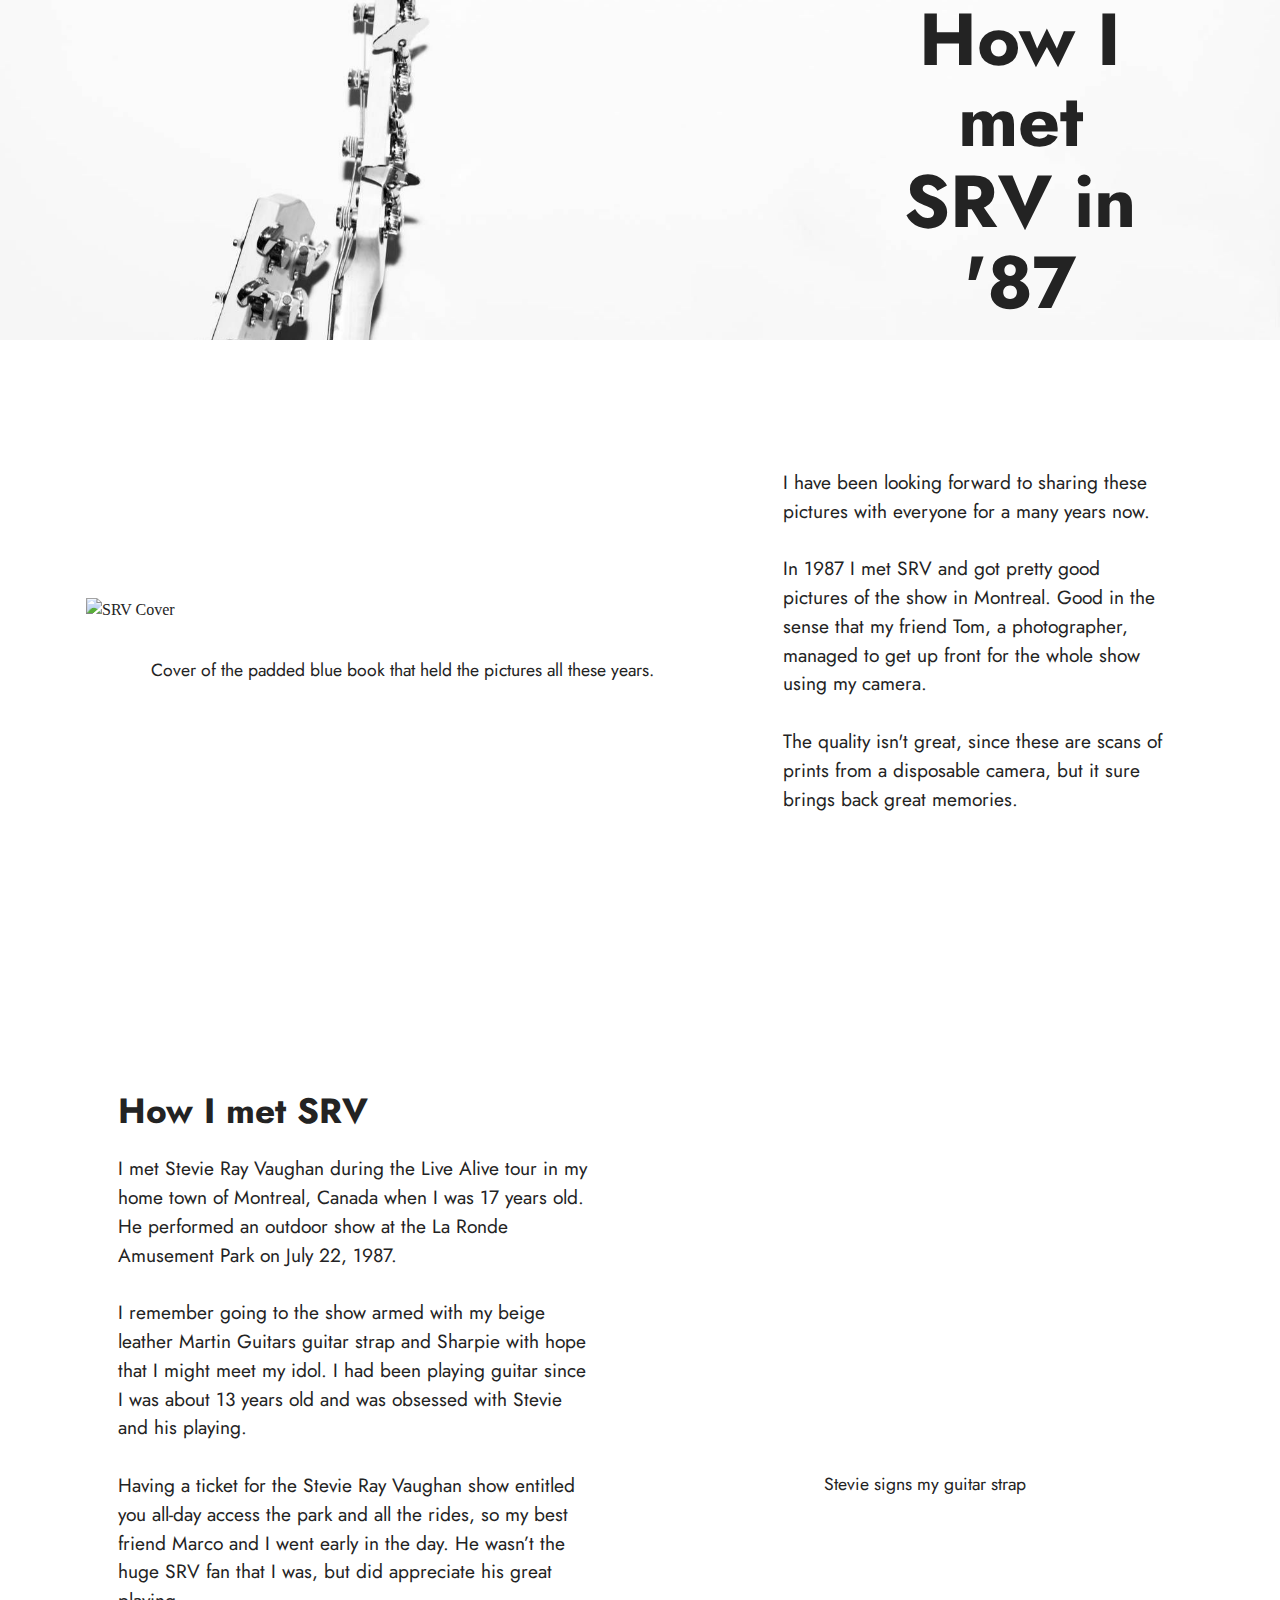
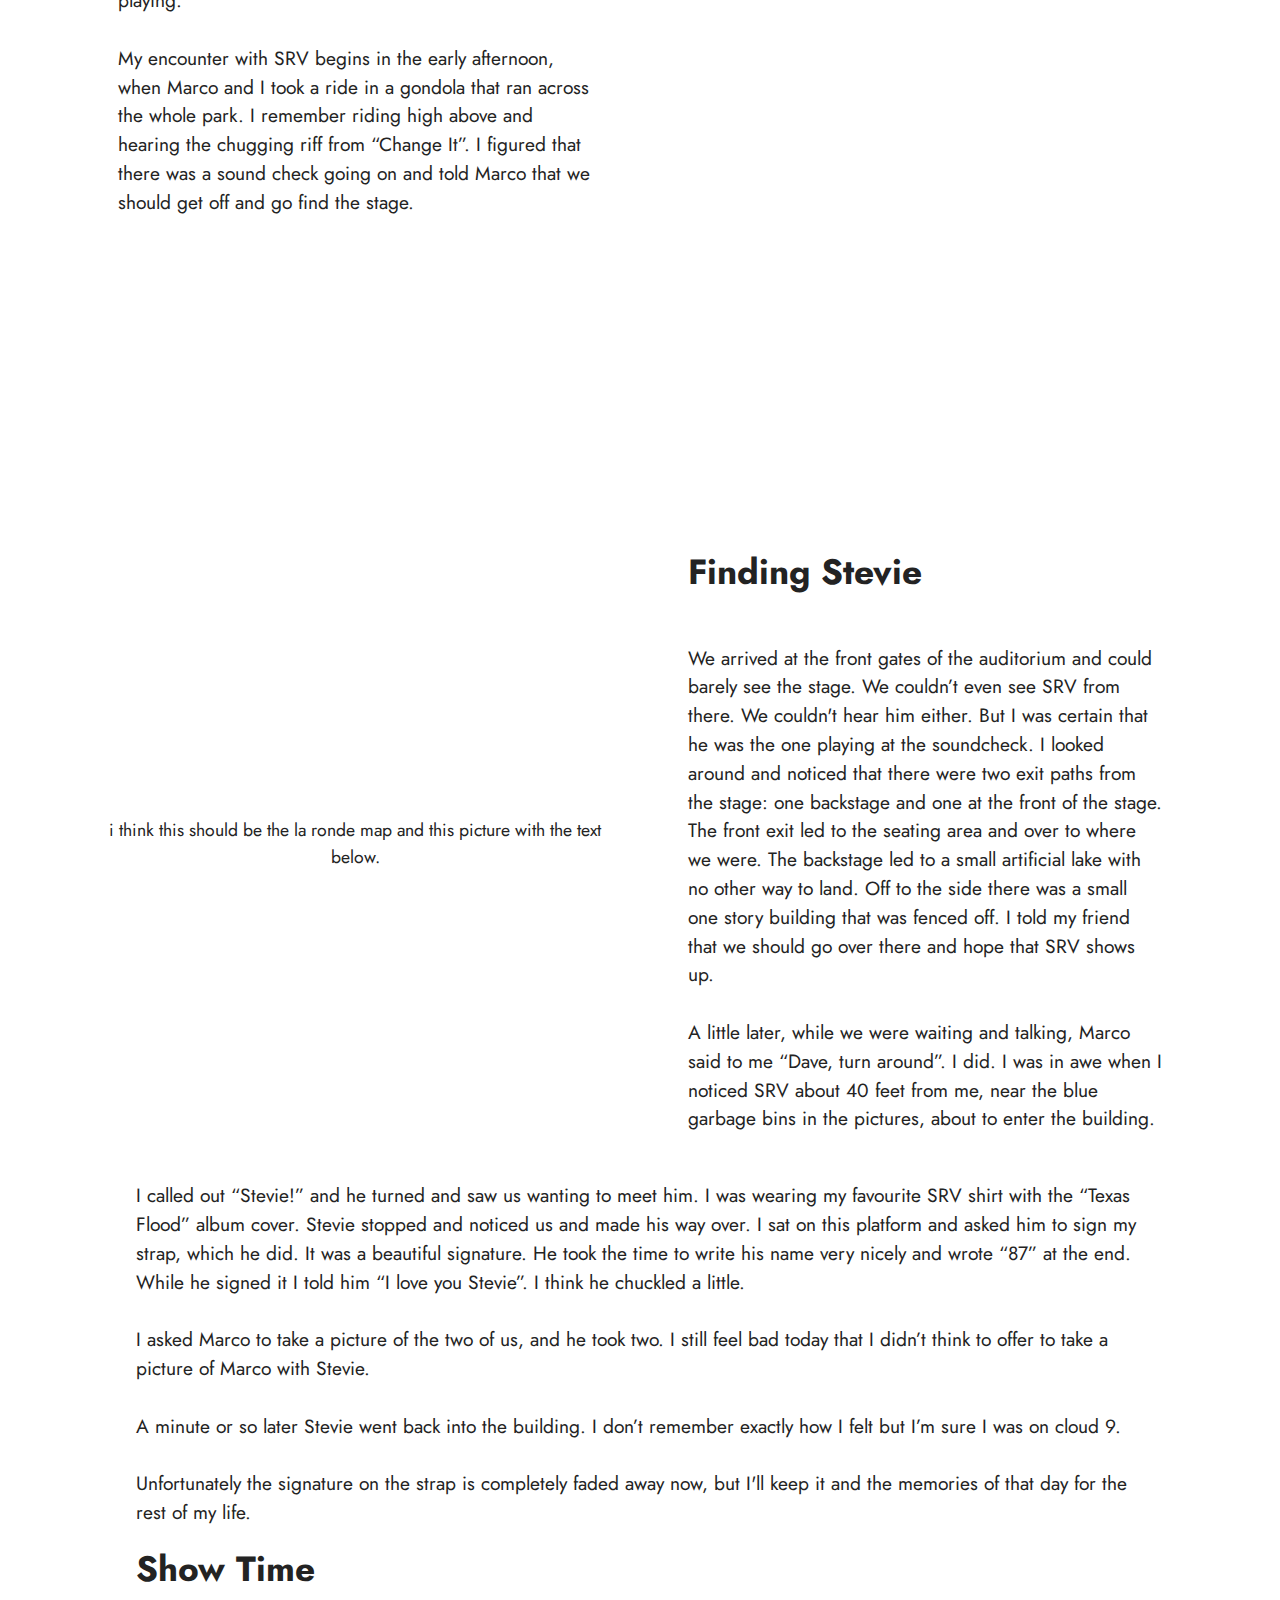
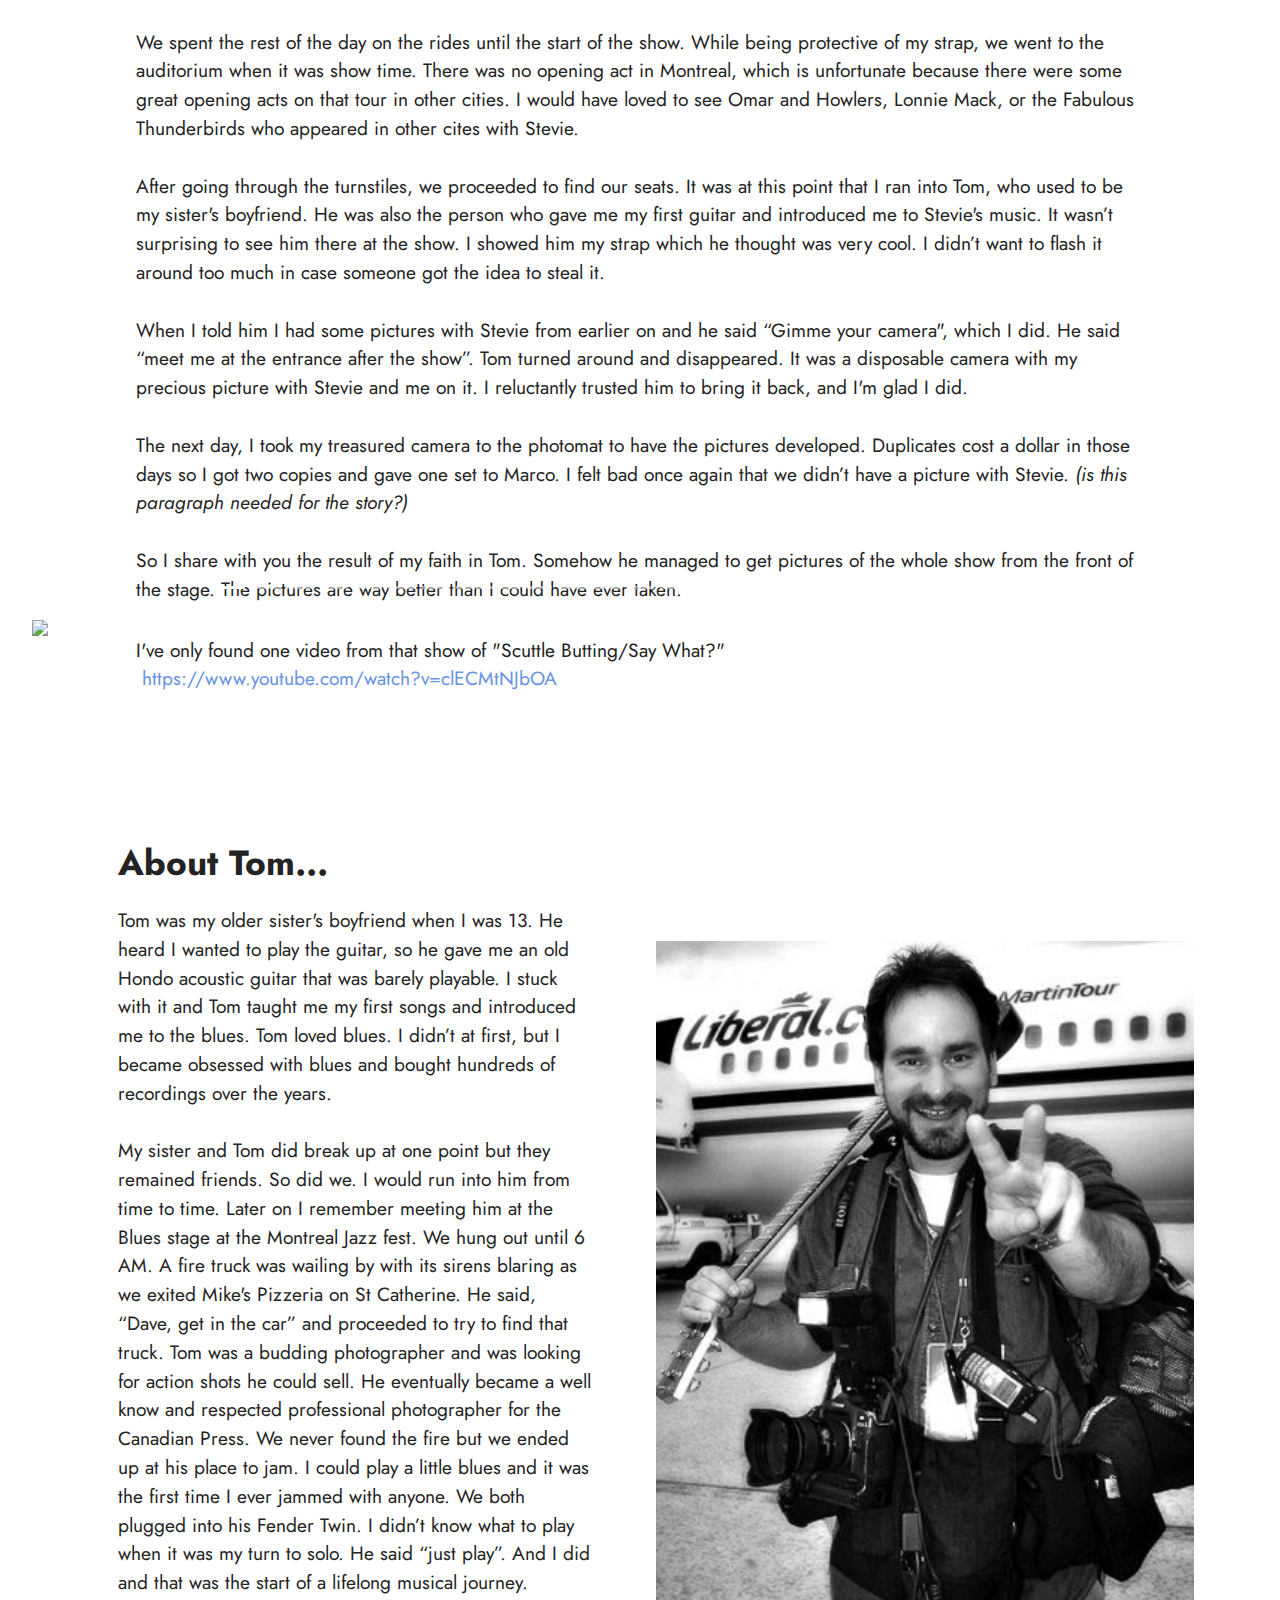
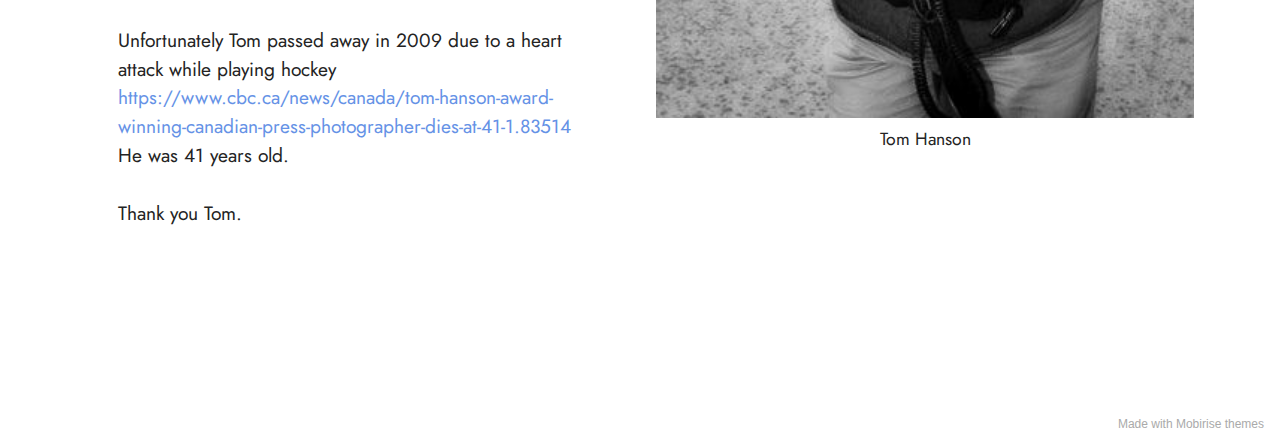
==== commit 83c24cdd: "Add files via upload" ====
--- a/index.html
+++ b/index.html
@@ -6,7 +6,7 @@
   <meta http-equiv="X-UA-Compatible" content="IE=edge">
   <meta name="generator" content="Mobirise v5.2.0, mobirise.com">
   <meta name="viewport" content="width=device-width, initial-scale=1, minimum-scale=1">
-  <link rel="shortcut icon" href="assets/images/logo5.png" type="image/x-icon">
+  <link rel="shortcut icon" href="assets/images/favicon-guitar.jpeg" type="image/x-icon">
   <meta name="description" content="">
   
   
@@ -25,18 +25,18 @@
 </head>
 <body>
   
-  <section class="header3 cid-sgfYH8YQNZ mbr-fullscreen" id="header3-m">
-
-    
-
-    <div class="mbr-overlay" style="opacity: 0.2; background-color: rgb(255, 255, 255);"></div>
+  <section class="header3 cid-sgfYH8YQNZ" id="header3-m">
+
+    
+
+    
 
     <div class="align-center container">
         <div class="row justify-content-end">
-            <div class="col-12 col-lg-6">
+            <div class="col-12 col-lg-4">
                 <h1 class="mbr-section-title mbr-fonts-style mb-3 display-1"><strong>How I met</strong><br><strong>SRV in '87</strong></h1>
                 
-                <p class="mbr-text mbr-fonts-style display-7"></p>
+                
                 
             </div>
         </div>
@@ -44,6 +44,30 @@
 </section>
 
 <section class="image1 cid-sgfYSOJmzh" id="image1-n">
+    
+
+    
+
+    <div class="container">
+        <div class="row align-items-center">
+            <div class="col-12 col-lg-7">
+                <div class="image-wrapper">
+                    <img src="assets/images/meandsrvcover.jpg" alt="SRV Cover">
+                    <p class="mbr-description mbr-fonts-style pt-2 align-center display-4">
+                    <br>Cover of the padded blue book that held the pictures all these years.</p>
+                </div>
+            </div>
+            <div class="col-12 col-lg">
+                <div class="text-wrapper">
+                    
+                    <p class="mbr-text mbr-fonts-style display-7">I have been looking forward to sharing these pictures with everyone for a many years now. <br><br>In 1987 I met SRV and got pretty good pictures of the show in Montreal. Good in the sense that my friend Tom, a photographer, managed to get up front for the whole show using my camera. <br><br>The quality isn't great, since these are scans of prints from a disposable camera, but it sure brings back great memories.&nbsp;</p>
+                </div>
+            </div>
+        </div>
+    </div>
+</section>
+
+<section class="image2 cid-sgfZ5MsHRj" id="image2-o">
     
 
     
@@ -52,22 +76,22 @@
         <div class="row align-items-center">
             <div class="col-12 col-lg-6">
                 <div class="image-wrapper">
-                    <img src="assets/images/meandsrvcover.jpg" alt="SRV Cover">
-                    <p class="mbr-description mbr-fonts-style pt-2 align-center display-4">
-                    Image Description</p>
+                    <img src="assets/images/meandsrv2.jpg" alt="">
+                    <p class="mbr-description mbr-fonts-style mt-2 align-center display-4">
+                        Stevie signs my guitar strap</p>
                 </div>
             </div>
             <div class="col-12 col-lg">
                 <div class="text-wrapper">
-                    <h3 class="mbr-section-title mbr-fonts-style mb-3 display-5">&nbsp;</h3>
-                    <p class="mbr-text mbr-fonts-style display-7">I've had these pictures from the day of the concert in my little blue picture book and I have been wanting to share these with everyone for a while now. So here you will find pictures from the show, pictures of SRV and me, and a little back ground on the photographer, Tom. I still wonder today how Tom managed to get up front stage for most of the show and snap pictures with my crappy disposable camera. Unfortunately, I'll never know.<br><br>So, here you go. Never-before-seen pitures of Stevie Ray Vaughan. Yup. That's right.<br><br>We can all thank Tom<br><br>Enjoy,<br><br>Dave</p>
-                </div>
-            </div>
-        </div>
-    </div>
-</section>
-
-<section class="image2 cid-sgfZ5MsHRj" id="image2-o">
+                    <h3 class="mbr-section-title mbr-fonts-style mb-3 display-5"><strong>How I met SRV</strong></h3>
+                    <p class="mbr-text mbr-fonts-style display-7">I met Stevie Ray Vaughan during the Live Alive tour in my home town of Montreal, Canada when I was 17 years old. He performed an outdoor show at the La Ronde Amusement Park on July 22, 1987.<br><br>I remember going to the show armed with my beige leather Martin Guitars guitar strap and Sharpie with hope that I might meet my idol. I had been playing guitar since I was about 13 years old and was obsessed with Stevie and his playing.<br><br>Having a ticket for the Stevie Ray Vaughan show entitled you all-day access the park and all the rides, so my best friend Marco and I went early in the day. He wasn’t the huge SRV fan that I was, but did appreciate his great playing.&nbsp;<br><br>My encounter with SRV begins in the early afternoon, when Marco and I took a ride in a gondola that ran across the whole park. I remember riding high above and hearing the chugging riff from “Change It”. I figured that there was a sound check going on and told Marco that we should get off and go find the stage.<br><br><br></p>
+                </div>
+            </div>
+        </div>
+    </div>
+</section>
+
+<section class="image1 cid-sgg3dpU2e9" id="image1-p">
     
 
     
@@ -77,242 +101,217 @@
             <div class="col-12 col-lg-6">
                 <div class="image-wrapper">
                     <img src="assets/images/meandsrv1.jpg" alt="">
-                    <p class="mbr-description mbr-fonts-style mt-2 align-center display-4">
-                        Stevie signs my guitar strap</p>
-                </div>
-            </div>
-            <div class="col-12 col-lg">
-                <div class="text-wrapper">
-                    <h3 class="mbr-section-title mbr-fonts-style mb-3 display-5"><strong>How I met Stevie Ray Vaughan</strong></h3>
-                    <p class="mbr-text mbr-fonts-style display-7">I met Stevie Ray Vaughan during the Live Alive tour in my home town of Montreal, Canada. I was 17 years old. He performed a show at the La Ronde Amusement Park on July 22, 1987.<br><br>La Ronde is an Amusement Park which had recently installed a concert stage and had pretty big performers. I recall going to the show armed with my beige leather Martin Guitars guitar strap and Sharpie with hope that I might meet my idol. I had been playing guitar since I was about 13 years old.<br><br>Having a ticket for the Stevie Ray Vaughan show entitled you to access the Park and all the rides. My best friend Marco came with me. He wasn’t the a huge SRV fan that I was. But he appreciated his great playing. The show was scheduled to start in the evening but we went early in the day to for the rides.<br><br>My encounter with SRV begins in the early afternoon, before the show that evening, when Marco and I took a ride in a gondola which ran across the whole park. I remember riding high above and hearing the chugging riff from “Change It”. I figured that there was a sound check going on and told my friend that we should get off and go find the stage.<br><br><br></p>
-                </div>
-            </div>
-        </div>
-    </div>
-</section>
-
-<section class="image1 cid-sgg3dpU2e9" id="image1-p">
-    
-
-    
-
-    <div class="container">
-        <div class="row align-items-center">
-            <div class="col-12 col-lg-6">
-                <div class="image-wrapper">
-                    <img src="assets/images/meandsrv2.jpg" alt="">
                     <p class="mbr-description mbr-fonts-style pt-2 align-center display-4">
-                    Image Description</p>
+                    i think this should be the la ronde map and this picture with the text below.</p>
                 </div>
             </div>
             <div class="col-12 col-lg">
                 <div class="text-wrapper">
                     <h3 class="mbr-section-title mbr-fonts-style mb-3 display-5">
-                        <strong>Second Title for SRV</strong></h3>
-                    <p class="mbr-text mbr-fonts-style display-7">We arrived at the front gates and could barely see the stage. We couldn’t even see SRV from there. I looked around and noticed that there were two exit paths from the stage: one backstage and one frontstage. The frontstage exit led to the seating area and over to where we were. The backstage led to a small artificial lake with no other way to land. Off to the side there was a small one story building that was fenced off. I told my friend that we should go over there and hope that SRV shows up.<br><br>A little later, while we were waiting and talking, Marco said to me “Dave, turn around”. I did. I was in awe when I noticed SRV about 40 feet from me, near the blue garbage bins in the pictures, about to enter the building. I called, “Stevie!”. He turned and saw us wanting to meet him. I was wearing a SRV shirt with the “Texas Flood” album cover. It was my favorite shirt. Stevie stopped and noticed us and made his way over. I sat on this platform and asked him to sign my strap, which he did. It was a beautiful signature. He took the time to write his name very nicely and wrote “87” at the end. While he signed it I told him “I love you Stevie”. I think he chuckled a little. Side note that unfortunately, today the signature on the stap is completely faded away. So, I then had the forethought to ask Marco to take a picture of the two of us. He took two. I still feel bad today that I didn’t think to offer to take a picture of Marco with Stevie. So a minute or so later Stevie went back into the building. I don’t remember exactly how I felt but I’m sure I was on cloud 9.<br><br><br></p>
-                </div>
-            </div>
-        </div>
-    </div>
-</section>
-
-<section class="content1 cid-s48udlf8KU" id="content1-8">
+                        <strong>Finding Stevie</strong></h3>
+                    <p class="mbr-text mbr-fonts-style display-7"><br>We arrived at the front gates of the auditorium and could barely see the stage. We couldn’t even see SRV from there. We couldn't hear him either. But I was certain that he was the one playing at the soundcheck. I looked around and noticed that there were two exit paths from the stage: one backstage and one at the front of the stage. The front exit led to the seating area and over to where we were. The backstage led to a small artificial lake with no other way to land. Off to the side there was a small one story building that was fenced off. I told my friend that we should go over there and hope that SRV shows up.<br><br>A little later, while we were waiting and talking, Marco said to me “Dave, turn around”. I did. I was in awe when I noticed SRV about 40 feet from me, near the blue garbage bins in the pictures, about to enter the building. <br></p>
+                </div>
+            </div>
+        </div>
+    </div>
+</section>
+
+<section class="content5 cid-sgHRXmkesJ" id="content5-12">
     
     <div class="container-fluid">
         <div class="row justify-content-center">
-            <div class="title col-12 col-md-9">
-                <h3 class="mbr-section-title mbr-fonts-style align-center mb-4 display-2">&nbsp;</h3>
-                <h4 class="mbr-section-subtitle align-center mbr-fonts-style mb-4 display-7">We spent the rest of the day on the rides until the start of the show. While being protective of my strap, we went to the auditorium when it was show time. There was no opening act in Montreal. Too bad because there were some great opening acts on that tour in other cities. Have a look at https://en.wikipedia.org/wiki/Live_Alive_Tour. I would have loved to see Omar and Howlers, Lonnie Mack, or the Fabulous Thunderbirds. We proceeded to find our seats once we entered through the turnstiles. It was at this point that I ran into Tom. It wasn’t surprising to see him but I hadn’t seen him in a while. I showed him my strap which he thought was very cool. I didn’t want to flash it around too much in case someone got the idea to steal it. I told him I got some pictures of him earlier on and he said “Gimme your camera”. So I did. He told me, “meet me at the entrance after the show”. Tom turned around and disappeared. It was a disposable camera that would get thrown away after the pictures were developed. But my precious picture with Stevie and me was on it. I reluctantly trusted him to bring it back. Glad I did. I met him after the show and he handed me the camera.<div><br></div><div>I took them to get my treasured camera to the photomat to have the pictures developed. Duplicates cost a dollar in those days so I got two copies and gave one set to Marco. I felt bad once again that we didn’t have a picture with Stevie.</div><div><br></div><div>So I share with you the result of my faith in Tom. Somehow he managed to get pictures of the whole show from the front of the stage. The pictures were way better than I could have ever taken.</div></h4>
-                
-            </div>
-        </div>
-    </div>
-</section>
-
-<section class="content6 cid-sgg5BvNaYB" id="content6-s">
-    
-    <div class="container">
+            <div class="col-md-12 col-lg-10">
+                
+                
+                <p class="mbr-text mbr-fonts-style display-7">I called out “Stevie!” and he turned and saw us wanting to meet him. I was wearing my favourite SRV shirt with the “Texas Flood” album cover.  Stevie stopped and noticed us and made his way over. I sat on this platform and asked him to sign my strap, which he did. It was a beautiful signature. He took the time to write his name very nicely and wrote “87” at the end. While he signed it I told him “I love you Stevie”. I think he chuckled a little. <br><br>I asked Marco to take a picture of the two of us, and he took two. I still feel bad today that I didn’t think to offer to take a picture of Marco with Stevie.<br><br>A minute or so later Stevie went back into the building. I don’t remember exactly how I felt but I’m sure I was on cloud 9.<br><br>Unfortunately the signature on the strap is completely faded away now, but I'll keep it and the memories of that day for the rest of my life.&nbsp;</p>
+            </div>
+        </div>
+    </div>
+</section>
+
+<section class="content5 cid-sgHSBoh3io" id="content5-14">
+    
+    <div class="container-fluid">
         <div class="row justify-content-center">
-            <div class="col-md-12 col-lg-11">
-                <hr class="line">
-                <p class="mbr-text align-center mbr-fonts-style my-4 display-5">NOTE: I have found one video from that show of "Scuttle Butting/Say What?" on Youtube from the Show: https://www.youtube.com/watch?v=clECMtNJbOA</p>
-                <hr class="line">
-            </div>
-        </div>
-    </div>
-</section>
-
-<section class="slider1 cid-sgga4fw1z1" id="slider1-w">
-    
-    <div class="carousel slide carousel-fade" id="sggeyKzS8e" data-interval="5000">
-        <ol class="carousel-indicators">
-            <li data-slide-to="0" class="active" data-target="#sggeyKzS8e"></li>
-            <li data-slide-to="1" data-target="#sggeyKzS8e"></li>
-            <li data-slide-to="2" data-target="#sggeyKzS8e"></li><li data-slide-to="3" data-target="#sggeyKzS8e"></li><li data-slide-to="4" data-target="#sggeyKzS8e"></li><li data-slide-to="5" data-target="#sggeyKzS8e"></li><li data-slide-to="6" data-target="#sggeyKzS8e"></li><li data-slide-to="7" data-target="#sggeyKzS8e"></li><li data-slide-to="8" data-target="#sggeyKzS8e"></li><li data-slide-to="9" data-target="#sggeyKzS8e"></li><li data-slide-to="10" data-target="#sggeyKzS8e"></li><li data-slide-to="11" data-target="#sggeyKzS8e"></li><li data-slide-to="12" data-target="#sggeyKzS8e"></li><li data-slide-to="13" data-target="#sggeyKzS8e"></li><li data-slide-to="14" data-target="#sggeyKzS8e"></li><li data-slide-to="15" data-target="#sggeyKzS8e"></li><li data-slide-to="16" data-target="#sggeyKzS8e"></li><li data-slide-to="17" data-target="#sggeyKzS8e"></li><li data-slide-to="18" data-target="#sggeyKzS8e"></li><li data-slide-to="19" data-target="#sggeyKzS8e"></li><li data-slide-to="20" data-target="#sggeyKzS8e"></li><li data-slide-to="21" data-target="#sggeyKzS8e"></li><li data-slide-to="22" data-target="#sggeyKzS8e"></li><li data-slide-to="23" data-target="#sggeyKzS8e"></li><li data-slide-to="24" data-target="#sggeyKzS8e"></li>
-        </ol>
-        <div class="carousel-inner">
-            <div class="carousel-item slider-image item active">
-                <div class="item-wrapper">
-                    <img class="d-block w-100" src="assets/images/1.jpg">
+            <div class="col-md-12 col-lg-10">
+                
+                <h4 class="mbr-section-subtitle mbr-fonts-style mb-4 display-5"><strong>
+                    Show Time</strong></h4>
+                <p class="mbr-text mbr-fonts-style display-7">We spent the rest of the day on the rides until the start of the show. While being protective of my strap, we went to the auditorium when it was show time. There was no opening act in Montreal, which is unfortunate because there were some great opening acts on that tour in other cities. I would have loved to see Omar and Howlers, Lonnie Mack, or the Fabulous Thunderbirds who appeared in other cites with Stevie. <br><br>After going through the turnstiles, we proceeded to find our seats. It was at this point that I ran into Tom, who used to be my sister's boyfriend. He was also the person who gave me my first guitar and introduced me to Stevie's music. It wasn’t surprising to see him there at the show. I showed him my strap which he thought was very cool. I didn’t want to flash it around too much in case someone got the idea to steal it. <br><br>When I told him I had some pictures with Stevie from earlier on and he said “Gimme your camera", which I did. He said “meet me at the entrance after the show”. Tom turned around and disappeared. It was a disposable camera with my precious picture with Stevie and me on it. I reluctantly trusted him to bring it back, and I'm glad I did.&nbsp;<br><br>The next day, I took my treasured camera to the photomat to have the pictures developed. Duplicates cost a dollar in those days so I got two copies and gave one set to Marco. I felt bad once again that we didn’t have a picture with Stevie. <em>(is this paragraph needed for the story?)</em><br><br>So I share with you the result of my faith in Tom. Somehow he managed to get pictures of the whole show from the front of the stage. The pictures are way better than I could have ever taken.</p>
+            </div>
+        </div>
+    </div>
+</section>
+
+<section class="slider2 cid-sgJgfSVU7E" id="slider2-16">
+    
+
+    
+    <div class="container-fluid">
+        <div class="row justify-content-center">
+            <div class="col-12 col-md-12 col-lg-12">
+                <div class="carousel slide carousel-fade" id="sgJix7kOzt" data-ride="carousel" data-interval="5000">
                     
-                    
-                </div>
-            </div>
-            <div class="carousel-item slider-image item">
-                <div class="item-wrapper">
-                    <img class="d-block w-100" src="assets/images/2.jpg">
-                    
-                    
-                </div>
-            </div>
-            <div class="carousel-item slider-image item">
-                <div class="item-wrapper">
-                    <img class="d-block w-100" src="assets/images/3.jpg">
-                    
-                    
-                </div>
-            </div><div class="carousel-item slider-image item">
-                <div class="item-wrapper">
-                    <img class="d-block w-100" src="assets/images/4.jpg" data-slide-to="3">
-                    
-                    
-                </div>
-            </div><div class="carousel-item slider-image item">
-                <div class="item-wrapper">
-                    <img class="d-block w-100" src="assets/images/5.jpg" data-slide-to="4">
-                    
-                    
-                </div>
-            </div><div class="carousel-item slider-image item">
-                <div class="item-wrapper">
-                    <img class="d-block w-100" src="assets/images/6.jpg" data-slide-to="5">
-                    
-                    
-                </div>
-            </div><div class="carousel-item slider-image item">
-                <div class="item-wrapper">
-                    <img class="d-block w-100" src="assets/images/7.jpg" data-slide-to="6">
-                    
-                    
-                </div>
-            </div><div class="carousel-item slider-image item">
-                <div class="item-wrapper">
-                    <img class="d-block w-100" src="assets/images/8.jpg" data-slide-to="6">
-                    
-                    
-                </div>
-            </div><div class="carousel-item slider-image item">
-                <div class="item-wrapper">
-                    <img class="d-block w-100" src="assets/images/17.jpg" data-slide-to="8">
-                    
-                    
-                </div>
-            </div><div class="carousel-item slider-image item">
-                <div class="item-wrapper">
-                    <img class="d-block w-100" src="assets/images/10.jpg" data-slide-to="9">
-                    
-                    
-                </div>
-            </div><div class="carousel-item slider-image item">
-                <div class="item-wrapper">
-                    <img class="d-block w-100" src="assets/images/11.jpg" data-slide-to="10">
-                    
-                    
-                </div>
-            </div><div class="carousel-item slider-image item">
-                <div class="item-wrapper">
-                    <img class="d-block w-100" src="assets/images/12.jpg" data-slide-to="11">
-                    
-                    
-                </div>
-            </div><div class="carousel-item slider-image item">
-                <div class="item-wrapper">
-                    <img class="d-block w-100" src="assets/images/13.jpg" data-slide-to="12">
-                    
-                    
-                </div>
-            </div><div class="carousel-item slider-image item">
-                <div class="item-wrapper">
-                    <img class="d-block w-100" src="assets/images/14.jpg" data-slide-to="13">
-                    
-                    
-                </div>
-            </div><div class="carousel-item slider-image item">
-                <div class="item-wrapper">
-                    <img class="d-block w-100" src="assets/images/15.jpg" data-slide-to="14">
-                    
-                    
-                </div>
-            </div><div class="carousel-item slider-image item">
-                <div class="item-wrapper">
-                    <img class="d-block w-100" src="assets/images/16.jpg" data-slide-to="15">
-                    
-                    
-                </div>
-            </div><div class="carousel-item slider-image item">
-                <div class="item-wrapper">
-                    <img class="d-block w-100" src="assets/images/17.jpg" data-slide-to="16">
-                    
-                    
-                </div>
-            </div><div class="carousel-item slider-image item">
-                <div class="item-wrapper">
-                    <img class="d-block w-100" src="assets/images/18.jpg" data-slide-to="17">
-                    
-                    
-                </div>
-            </div><div class="carousel-item slider-image item">
-                <div class="item-wrapper">
-                    <img class="d-block w-100" src="assets/images/20.jpg" data-slide-to="18">
-                    
-                    
-                </div>
-            </div><div class="carousel-item slider-image item">
-                <div class="item-wrapper">
-                    <img class="d-block w-100" src="assets/images/21.jpg" data-slide-to="19">
-                    
-                    
-                </div>
-            </div><div class="carousel-item slider-image item">
-                <div class="item-wrapper">
-                    <img class="d-block w-100" src="assets/images/19.jpg" data-slide-to="20">
-                    
-                    
-                </div>
-            </div><div class="carousel-item slider-image item">
-                <div class="item-wrapper">
-                    <img class="d-block w-100" src="assets/images/23.jpg" data-slide-to="22">
-                    
-                    
-                </div>
-            </div><div class="carousel-item slider-image item">
-                <div class="item-wrapper">
-                    <img class="d-block w-100" src="assets/images/20.jpg" data-slide-to="22">
-                    
-                    
-                </div>
-            </div><div class="carousel-item slider-image item">
-                <div class="item-wrapper">
-                    <img class="d-block w-100" src="assets/images/24.jpg" data-slide-to="23">
-                    
-                    
-                </div>
-            </div><div class="carousel-item slider-image item">
-                <div class="item-wrapper">
-                    <img class="d-block w-100" src="assets/images/25.jpg" data-slide-to="24">
-                    
-                    
-                </div>
-            </div>
-        </div>
-        <a class="carousel-control carousel-control-prev" role="button" data-slide="prev" href="#sggeyKzS8e">
-            <span class="mobi-mbri mobi-mbri-arrow-prev" aria-hidden="true"></span>
-            <span class="sr-only">Previous</span>
-        </a>
-        <a class="carousel-control carousel-control-next" role="button" data-slide="next" href="#sggeyKzS8e">
-            <span class="mobi-mbri mobi-mbri-arrow-next" aria-hidden="true"></span>
-            <span class="sr-only">Next</span>
-        </a>
+                    <ol class="carousel-indicators">
+                        <li data-slide-to="0" class="active" data-target="#sgJix7kOzt"></li>
+                        <li data-slide-to="1" data-target="#sgJix7kOzt"></li>
+                        <li data-slide-to="2" data-target="#sgJix7kOzt"></li><li data-slide-to="3" data-target="#sgJix7kOzt"></li><li data-slide-to="4" data-target="#sgJix7kOzt"></li><li data-slide-to="5" data-target="#sgJix7kOzt"></li><li data-slide-to="6" data-target="#sgJix7kOzt"></li><li data-slide-to="7" data-target="#sgJix7kOzt"></li><li data-slide-to="8" data-target="#sgJix7kOzt"></li><li data-slide-to="9" data-target="#sgJix7kOzt"></li><li data-slide-to="10" data-target="#sgJix7kOzt"></li><li data-slide-to="11" data-target="#sgJix7kOzt"></li><li data-slide-to="12" data-target="#sgJix7kOzt"></li><li data-slide-to="13" data-target="#sgJix7kOzt"></li><li data-slide-to="14" data-target="#sgJix7kOzt"></li><li data-slide-to="15" data-target="#sgJix7kOzt"></li><li data-slide-to="16" data-target="#sgJix7kOzt"></li><li data-slide-to="17" data-target="#sgJix7kOzt"></li><li data-slide-to="18" data-target="#sgJix7kOzt"></li><li data-slide-to="19" data-target="#sgJix7kOzt"></li><li data-slide-to="20" data-target="#sgJix7kOzt"></li><li data-slide-to="21" data-target="#sgJix7kOzt"></li><li data-slide-to="22" data-target="#sgJix7kOzt"></li><li data-slide-to="23" data-target="#sgJix7kOzt"></li><li data-slide-to="24" data-target="#sgJix7kOzt"></li>
+                    </ol>
+                    <div class="carousel-inner">
+                        <div class="carousel-item slider-image item active">
+                            <div class="item-wrapper">
+                                <img class="d-block w-100" src="assets/images/1.jpg">
+                                
+                            </div>
+                        </div>
+                        <div class="carousel-item slider-image item">
+                            <div class="item-wrapper">
+                                <img class="d-block w-100" src="assets/images/2.jpg">
+                                
+                            </div>
+                        </div>
+                        <div class="carousel-item slider-image item">
+                            <div class="item-wrapper">
+                                <img class="d-block w-100" src="assets/images/3.jpg">
+                                
+                            </div>
+                        </div><div class="carousel-item slider-image item">
+                            <div class="item-wrapper">
+                                <img class="d-block w-100" src="assets/images/4.jpg">
+                                
+                            </div>
+                        </div><div class="carousel-item slider-image item">
+                            <div class="item-wrapper">
+                                <img class="d-block w-100" src="assets/images/5.jpg">
+                                
+                            </div>
+                        </div><div class="carousel-item slider-image item">
+                            <div class="item-wrapper">
+                                <img class="d-block w-100" src="assets/images/6.jpg">
+                                
+                            </div>
+                        </div><div class="carousel-item slider-image item">
+                            <div class="item-wrapper">
+                                <img class="d-block w-100" src="assets/images/7.jpg">
+                                
+                            </div>
+                        </div><div class="carousel-item slider-image item">
+                            <div class="item-wrapper">
+                                <img class="d-block w-100" src="assets/images/8.jpg">
+                                
+                            </div>
+                        </div><div class="carousel-item slider-image item">
+                            <div class="item-wrapper">
+                                <img class="d-block w-100" src="assets/images/9.jpg">
+                                
+                            </div>
+                        </div><div class="carousel-item slider-image item">
+                            <div class="item-wrapper">
+                                <img class="d-block w-100" src="assets/images/10.jpg">
+                                
+                            </div>
+                        </div><div class="carousel-item slider-image item">
+                            <div class="item-wrapper">
+                                <img class="d-block w-100" src="assets/images/11.jpg">
+                                
+                            </div>
+                        </div><div class="carousel-item slider-image item">
+                            <div class="item-wrapper">
+                                <img class="d-block w-100" src="assets/images/12.jpg">
+                                
+                            </div>
+                        </div><div class="carousel-item slider-image item">
+                            <div class="item-wrapper">
+                                <img class="d-block w-100" src="assets/images/13.jpg">
+                                
+                            </div>
+                        </div><div class="carousel-item slider-image item">
+                            <div class="item-wrapper">
+                                <img class="d-block w-100" src="assets/images/14.jpg">
+                                
+                            </div>
+                        </div><div class="carousel-item slider-image item">
+                            <div class="item-wrapper">
+                                <img class="d-block w-100" src="assets/images/15.jpg">
+                                
+                            </div>
+                        </div><div class="carousel-item slider-image item">
+                            <div class="item-wrapper">
+                                <img class="d-block w-100" src="assets/images/16.jpg">
+                                
+                            </div>
+                        </div><div class="carousel-item slider-image item">
+                            <div class="item-wrapper">
+                                <img class="d-block w-100" src="assets/images/17.jpg">
+                                
+                            </div>
+                        </div><div class="carousel-item slider-image item">
+                            <div class="item-wrapper">
+                                <img class="d-block w-100" src="assets/images/18.jpg">
+                                
+                            </div>
+                        </div><div class="carousel-item slider-image item">
+                            <div class="item-wrapper">
+                                <img class="d-block w-100" src="assets/images/19.jpg">
+                                
+                            </div>
+                        </div><div class="carousel-item slider-image item">
+                            <div class="item-wrapper">
+                                <img class="d-block w-100" src="assets/images/20.jpg">
+                                
+                            </div>
+                        </div><div class="carousel-item slider-image item">
+                            <div class="item-wrapper">
+                                <img class="d-block w-100" src="assets/images/21.jpg">
+                                
+                            </div>
+                        </div><div class="carousel-item slider-image item">
+                            <div class="item-wrapper">
+                                <img class="d-block w-100" src="assets/images/22.jpg">
+                                
+                            </div>
+                        </div><div class="carousel-item slider-image item">
+                            <div class="item-wrapper">
+                                <img class="d-block w-100" src="assets/images/23.jpg">
+                                
+                            </div>
+                        </div><div class="carousel-item slider-image item">
+                            <div class="item-wrapper">
+                                <img class="d-block w-100" src="assets/images/24.jpg">
+                                
+                            </div>
+                        </div><div class="carousel-item slider-image item">
+                            <div class="item-wrapper">
+                                <img class="d-block w-100" src="assets/images/25.jpg">
+                                
+                            </div>
+                        </div>
+                    </div>
+                    <a class="carousel-control carousel-control-prev" role="button" data-slide="prev" href="#sgJix7kOzt">
+                        <span class="mobi-mbri mobi-mbri-arrow-prev" aria-hidden="true"></span>
+                        <span class="sr-only">Previous</span>
+                    </a>
+                    <a class="carousel-control carousel-control-next" role="button" data-slide="next" href="#sgJix7kOzt">
+                        <span class="mobi-mbri mobi-mbri-arrow-next" aria-hidden="true"></span>
+                        <span class="sr-only">Next</span>
+                    </a>
+                </div>
+            </div>
+        </div>
+    </div>
+</section>
+
+<section class="content5 cid-sgJ0Mpmez7" id="content5-15">
+    
+    <div class="container-fluid">
+        <div class="row justify-content-center">
+            <div class="col-md-12 col-lg-10">
+                
+                
+                <p class="mbr-text mbr-fonts-style display-7">
+                    I've only found one video from that show of "Scuttle Butting/Say What?"<br>&nbsp;<a href="https://www.youtube.com/watch?v=clECMtNJbOA" class="text-primary" target="_blank">https://www.youtube.com/watch?v=clECMtNJbOA</a></p>
+            </div>
+        </div>
     </div>
 </section>
 
@@ -333,12 +332,12 @@
             <div class="col-12 col-lg">
                 <div class="text-wrapper">
                     <h3 class="mbr-section-title mbr-fonts-style mb-3 display-5"><strong>About Tom...</strong></h3>
-                    <p class="mbr-text mbr-fonts-style display-7">the photographer of the concert shots below, and how I started playing guitar<br>My sister had a boyfriend called Tom when I was 13. He heard I wanted to play the guitar. So he gave me an old Hondo acoustic guitar that was barely playable. But I stuck with it for one year before getting my first electric guitar. It wasn’t a Strat. But it was a good Vantage guitar which I eventually butchered because I really wanted to put a whammy bar on it. Armed with a chisel, a hammer, and Khaler I rendered my guitar unplayable. I did eventally get a used 1983 JV Squire Strat for $250 a little later which I still have today. Tom also had a Fender Twin so I wanted one too. I eventually got a 1969 Silverface for $200 at some point in the late 80’s. I still have it. It’s loud but I won’t get rid of it.<br><br>So thank you Tom for giving me a guitar and teaching me so much. Tom loved blues. I didn’t at first. But I became obsessed with blues and bought hundreds of recordings. Unfortunately Tom passed away in 2009 due to a heart attack while playing hockey <a href="https://www.cbc.ca/news/canada/tom-hanson-award-winning-canadian-press-photographer-dies-at-41-1.83514" class="text-primary" target="_blank">https://www.cbc.ca/news/canada/tom-hanson-award-winning-canadian-press-photographer-dies-at-41-1.83514</a>). He was 41 years old.<br><br>My sister and Tom did break up at one point but they remained friends. So did we. I would run into him from time to time. Later on I remember meeting him at the Blues stage at the Montreal Jazz fest. We hung out until 6 AM. I remember a fire truck going by as we exited Mike's Pizzeria on St Catherine. He said, “Dave, get in the car” and proceeded to try to find that truck. Tom was a budding photographer and was looking for action shots he could sell. He eventually became a well know and respected professional photograper for the Canadian Press. We never found the fire but we ended up at his place to jam.<br><br>I could play a little blues but it was the first time I ever jammed with anyone. We both plugged into his Twin. I didn’t know what to play when it was my turn to solo. He said “just play”. And I did and that was the start of a lifelong musical journey. .</p>
-                </div>
-            </div>
-        </div>
-    </div>
-</section><section style="background-color: #fff; font-family: -apple-system, BlinkMacSystemFont, 'Segoe UI', 'Roboto', 'Helvetica Neue', Arial, sans-serif; color:#aaa; font-size:12px; padding: 0; align-items: center; display: flex;"><a href="https://mobirise.site/t" style="flex: 1 1; height: 3rem; padding-left: 1rem;"></a><p style="flex: 0 0 auto; margin:0; padding-right:1rem;">Page was <a href="https://mobirise.site/h" style="color:#aaa;">designed with</a> Mobirise</p></section><script src="assets/web/assets/jquery/jquery.min.js"></script>  <script src="assets/popper/popper.min.js"></script>  <script src="assets/tether/tether.min.js"></script>  <script src="assets/bootstrap/js/bootstrap.min.js"></script>  <script src="assets/smoothscroll/smooth-scroll.js"></script>  <script src="assets/theme/js/script.js"></script>  
+                    <p class="mbr-text mbr-fonts-style display-7">Tom was my older sister's boyfriend when I was 13. He heard I wanted to play the guitar, so he gave me an old Hondo acoustic guitar that was barely playable. I stuck with it and Tom taught me my first songs and introduced me to the blues. Tom loved blues. I didn’t at first, but I became obsessed with blues and bought hundreds of recordings over the years.<br><br>My sister and Tom did break up at one point but they remained friends. So did we. I would run into him from time to time. Later on I remember meeting him at the Blues stage at the Montreal Jazz fest. We hung out until 6 AM. A fire truck was wailing by with its sirens blaring as we exited Mike's Pizzeria on St Catherine. He said, “Dave, get in the car” and proceeded to try to find that truck. Tom was a budding photographer and was looking for action shots he could sell. He eventually became a well know and respected professional photographer for the Canadian Press. We never found the fire but we ended up at his place to jam. I could play a little blues and it was the first time I ever jammed with anyone. We both plugged into his Fender Twin. I didn’t know what to play when it was my turn to solo. He said “just play”. And I did and that was the start of a lifelong musical journey.<br><br>Unfortunately Tom passed away in 2009 due to a heart attack while playing hockey <a href="https://www.cbc.ca/news/canada/tom-hanson-award-winning-canadian-press-photographer-dies-at-41-1.83514" class="text-primary" target="_blank">https://www.cbc.ca/news/canada/tom-hanson-award-winning-canadian-press-photographer-dies-at-41-1.83514 </a><br>He was 41 years old.<br><br>Thank you Tom.<br><br></p>
+                </div>
+            </div>
+        </div>
+    </div>
+</section><section style="background-color: #fff; font-family: -apple-system, BlinkMacSystemFont, 'Segoe UI', 'Roboto', 'Helvetica Neue', Arial, sans-serif; color:#aaa; font-size:12px; padding: 0; align-items: center; display: flex;"><a href="https://mobirise.site/z" style="flex: 1 1; height: 3rem; padding-left: 1rem;"></a><p style="flex: 0 0 auto; margin:0; padding-right:1rem;">Made with <a href="https://mobirise.site/b" style="color:#aaa;">Mobirise</a> themes</p></section><script src="assets/web/assets/jquery/jquery.min.js"></script>  <script src="assets/popper/popper.min.js"></script>  <script src="assets/tether/tether.min.js"></script>  <script src="assets/bootstrap/js/bootstrap.min.js"></script>  <script src="assets/smoothscroll/smooth-scroll.js"></script>  <script src="assets/theme/js/script.js"></script>  
   
   
 </body>
--- a/assets/web/assets/mobirise-icons2/mobirise2.css
+++ b/assets/web/assets/mobirise-icons2/mobirise2.css
@@ -0,0 +1,498 @@
+@font-face {
+  font-family: 'Moririse2';
+  font-display: swap;
+  src:  url('mobirise2.eot?f2bix4');
+  src:  url('mobirise2.eot?f2bix4#iefix') format('embedded-opentype'),
+    url('mobirise2.ttf?f2bix4') format('truetype'),
+    url('mobirise2.woff?f2bix4') format('woff'),
+    url('mobirise2.svg?f2bix4#mobirise2') format('svg');
+  font-weight: normal;
+  font-style: normal;
+}
+
+[class^="mobi-"], [class*=" mobi-"] {
+  /* use !important to prevent issues with browser extensions that change fonts */
+  font-family: 'Moririse2' !important;
+  speak: none;
+  font-style: normal;
+  font-weight: normal;
+  font-variant: normal;
+  text-transform: none;
+  line-height: 1;
+
+  /* Better Font Rendering =========== */
+  -webkit-font-smoothing: antialiased;
+  -moz-osx-font-smoothing: grayscale;
+}
+
+.mobi-mbri-add-submenu:before {
+  content: "\e900";
+}
+.mobi-mbri-alert:before {
+  content: "\e901";
+}
+.mobi-mbri-align-center:before {
+  content: "\e902";
+}
+.mobi-mbri-align-justify:before {
+  content: "\e903";
+}
+.mobi-mbri-align-left:before {
+  content: "\e904";
+}
+.mobi-mbri-align-right:before {
+  content: "\e905";
+}
+.mobi-mbri-android:before {
+  content: "\e906";
+}
+.mobi-mbri-apple:before {
+  content: "\e907";
+}
+.mobi-mbri-arrow-down:before {
+  content: "\e908";
+}
+.mobi-mbri-arrow-next:before {
+  content: "\e909";
+}
+.mobi-mbri-arrow-prev:before {
+  content: "\e90a";
+}
+.mobi-mbri-arrow-up:before {
+  content: "\e90b";
+}
+.mobi-mbri-bold:before {
+  content: "\e90c";
+}
+.mobi-mbri-bookmark:before {
+  content: "\e90d";
+}
+.mobi-mbri-bootstrap:before {
+  content: "\e90e";
+}
+.mobi-mbri-briefcase:before {
+  content: "\e90f";
+}
+.mobi-mbri-browse:before {
+  content: "\e910";
+}
+.mobi-mbri-bulleted-list:before {
+  content: "\e911";
+}
+.mobi-mbri-calendar:before {
+  content: "\e912";
+}
+.mobi-mbri-camera:before {
+  content: "\e913";
+}
+.mobi-mbri-cart-add:before {
+  content: "\e914";
+}
+.mobi-mbri-cart-full:before {
+  content: "\e915";
+}
+.mobi-mbri-cash:before {
+  content: "\e916";
+}
+.mobi-mbri-change-style:before {
+  content: "\e917";
+}
+.mobi-mbri-chat:before {
+  content: "\e918";
+}
+.mobi-mbri-clock:before {
+  content: "\e919";
+}
+.mobi-mbri-close:before {
+  content: "\e91a";
+}
+.mobi-mbri-cloud:before {
+  content: "\e91b";
+}
+.mobi-mbri-code:before {
+  content: "\e91c";
+}
+.mobi-mbri-contact-form:before {
+  content: "\e91d";
+}
+.mobi-mbri-credit-card:before {
+  content: "\e91e";
+}
+.mobi-mbri-cursor-click:before {
+  content: "\e91f";
+}
+.mobi-mbri-cust-feedback:before {
+  content: "\e920";
+}
+.mobi-mbri-database:before {
+  content: "\e921";
+}
+.mobi-mbri-delivery:before {
+  content: "\e922";
+}
+.mobi-mbri-desktop:before {
+  content: "\e923";
+}
+.mobi-mbri-devices:before {
+  content: "\e924";
+}
+.mobi-mbri-down:before {
+  content: "\e925";
+}
+.mobi-mbri-download-2:before {
+  content: "\e926";
+}
+.mobi-mbri-download:before {
+  content: "\e927";
+}
+.mobi-mbri-drag-n-drop-2:before {
+  content: "\e928";
+}
+.mobi-mbri-drag-n-drop:before {
+  content: "\e929";
+}
+.mobi-mbri-edit-2:before {
+  content: "\e92a";
+}
+.mobi-mbri-edit:before {
+  content: "\e92b";
+}
+.mobi-mbri-error:before {
+  content: "\e92c";
+}
+.mobi-mbri-extension:before {
+  content: "\e92d";
+}
+.mobi-mbri-features:before {
+  content: "\e92e";
+}
+.mobi-mbri-file:before {
+  content: "\e92f";
+}
+.mobi-mbri-flag:before {
+  content: "\e930";
+}
+.mobi-mbri-folder:before {
+  content: "\e931";
+}
+.mobi-mbri-gift:before {
+  content: "\e932";
+}
+.mobi-mbri-github:before {
+  content: "\e933";
+}
+.mobi-mbri-globe-2:before {
+  content: "\e934";
+}
+.mobi-mbri-globe:before {
+  content: "\e935";
+}
+.mobi-mbri-growing-chart:before {
+  content: "\e936";
+}
+.mobi-mbri-hearth:before {
+  content: "\e937";
+}
+.mobi-mbri-help:before {
+  content: "\e938";
+}
+.mobi-mbri-home:before {
+  content: "\e939";
+}
+.mobi-mbri-hot-cup:before {
+  content: "\e93a";
+}
+.mobi-mbri-idea:before {
+  content: "\e93b";
+}
+.mobi-mbri-image-gallery:before {
+  content: "\e93c";
+}
+.mobi-mbri-image-slider:before {
+  content: "\e93d";
+}
+.mobi-mbri-info:before {
+  content: "\e93e";
+}
+.mobi-mbri-italic:before {
+  content: "\e93f";
+}
+.mobi-mbri-key:before {
+  content: "\e940";
+}
+.mobi-mbri-laptop:before {
+  content: "\e941";
+}
+.mobi-mbri-layers:before {
+  content: "\e942";
+}
+.mobi-mbri-left-right:before {
+  content: "\e943";
+}
+.mobi-mbri-left:before {
+  content: "\e944";
+}
+.mobi-mbri-letter:before {
+  content: "\e945";
+}
+.mobi-mbri-like:before {
+  content: "\e946";
+}
+.mobi-mbri-link:before {
+  content: "\e947";
+}
+.mobi-mbri-lock:before {
+  content: "\e948";
+}
+.mobi-mbri-login:before {
+  content: "\e949";
+}
+.mobi-mbri-logout:before {
+  content: "\e94a";
+}
+.mobi-mbri-magic-stick:before {
+  content: "\e94b";
+}
+.mobi-mbri-map-pin:before {
+  content: "\e94c";
+}
+.mobi-mbri-menu:before {
+  content: "\e94d";
+}
+.mobi-mbri-mobile-2:before {
+  content: "\e94e";
+}
+.mobi-mbri-mobile-horizontal:before {
+  content: "\e94f";
+}
+.mobi-mbri-mobile:before {
+  content: "\e950";
+}
+.mobi-mbri-mobirise:before {
+  content: "\e951";
+}
+.mobi-mbri-more-horizontal:before {
+  content: "\e952";
+}
+.mobi-mbri-more-vertical:before {
+  content: "\e953";
+}
+.mobi-mbri-music:before {
+  content: "\e954";
+}
+.mobi-mbri-new-file:before {
+  content: "\e955";
+}
+.mobi-mbri-numbered-list:before {
+  content: "\e956";
+}
+.mobi-mbri-opened-folder:before {
+  content: "\e957";
+}
+.mobi-mbri-pages:before {
+  content: "\e958";
+}
+.mobi-mbri-paper-plane:before {
+  content: "\e959";
+}
+.mobi-mbri-paperclip:before {
+  content: "\e95a";
+}
+.mobi-mbri-phone:before {
+  content: "\e95b";
+}
+.mobi-mbri-photo:before {
+  content: "\e95c";
+}
+.mobi-mbri-photos:before {
+  content: "\e95d";
+}
+.mobi-mbri-pin:before {
+  content: "\e95e";
+}
+.mobi-mbri-play:before {
+  content: "\e95f";
+}
+.mobi-mbri-plus:before {
+  content: "\e960";
+}
+.mobi-mbri-preview:before {
+  content: "\e961";
+}
+.mobi-mbri-print:before {
+  content: "\e962";
+}
+.mobi-mbri-protect:before {
+  content: "\e963";
+}
+.mobi-mbri-question:before {
+  content: "\e964";
+}
+.mobi-mbri-quote-left:before {
+  content: "\e965";
+}
+.mobi-mbri-quote-right:before {
+  content: "\e966";
+}
+.mobi-mbri-redo:before {
+  content: "\e967";
+}
+.mobi-mbri-refresh:before {
+  content: "\e968";
+}
+.mobi-mbri-responsive-2:before {
+  content: "\e969";
+}
+.mobi-mbri-responsive:before {
+  content: "\e96a";
+}
+.mobi-mbri-right:before {
+  content: "\e96b";
+}
+.mobi-mbri-rocket:before {
+  content: "\e96c";
+}
+.mobi-mbri-sad-face:before {
+  content: "\e96d";
+}
+.mobi-mbri-sale:before {
+  content: "\e96e";
+}
+.mobi-mbri-save:before {
+  content: "\e96f";
+}
+.mobi-mbri-search:before {
+  content: "\e970";
+}
+.mobi-mbri-setting-2:before {
+  content: "\e971";
+}
+.mobi-mbri-setting-3:before {
+  content: "\e972";
+}
+.mobi-mbri-setting:before {
+  content: "\e973";
+}
+.mobi-mbri-share:before {
+  content: "\e974";
+}
+.mobi-mbri-shopping-bag:before {
+  content: "\e975";
+}
+.mobi-mbri-shopping-basket:before {
+  content: "\e976";
+}
+.mobi-mbri-shopping-cart:before {
+  content: "\e977";
+}
+.mobi-mbri-sites:before {
+  content: "\e978";
+}
+.mobi-mbri-smile-face:before {
+  content: "\e979";
+}
+.mobi-mbri-speed:before {
+  content: "\e97a";
+}
+.mobi-mbri-star:before {
+  content: "\e97b";
+}
+.mobi-mbri-success:before {
+  content: "\e97c";
+}
+.mobi-mbri-sun:before {
+  content: "\e97d";
+}
+.mobi-mbri-sun2:before {
+  content: "\e97e";
+}
+.mobi-mbri-tablet-vertical:before {
+  content: "\e97f";
+}
+.mobi-mbri-tablet:before {
+  content: "\e980";
+}
+.mobi-mbri-target:before {
+  content: "\e981";
+}
+.mobi-mbri-timer:before {
+  content: "\e982";
+}
+.mobi-mbri-to-ftp:before {
+  content: "\e983";
+}
+.mobi-mbri-to-local-drive:before {
+  content: "\e984";
+}
+.mobi-mbri-touch-swipe:before {
+  content: "\e985";
+}
+.mobi-mbri-touch:before {
+  content: "\e986";
+}
+.mobi-mbri-trash:before {
+  content: "\e987";
+}
+.mobi-mbri-underline:before {
+  content: "\e988";
+}
+.mobi-mbri-undo:before {
+  content: "\e989";
+}
+.mobi-mbri-unlink:before {
+  content: "\e98a";
+}
+.mobi-mbri-unlock:before {
+  content: "\e98b";
+}
+.mobi-mbri-up-down:before {
+  content: "\e98c";
+}
+.mobi-mbri-up:before {
+  content: "\e98d";
+}
+.mobi-mbri-update:before {
+  content: "\e98e";
+}
+.mobi-mbri-upload-2:before {
+  content: "\e98f";
+}
+.mobi-mbri-upload:before {
+  content: "\e990";
+}
+.mobi-mbri-user-2:before {
+  content: "\e991";
+}
+.mobi-mbri-user:before {
+  content: "\e992";
+}
+.mobi-mbri-users:before {
+  content: "\e993";
+}
+.mobi-mbri-video-play:before {
+  content: "\e994";
+}
+.mobi-mbri-video:before {
+  content: "\e995";
+}
+.mobi-mbri-watch:before {
+  content: "\e996";
+}
+.mobi-mbri-website-theme-2:before {
+  content: "\e997";
+}
+.mobi-mbri-website-theme:before {
+  content: "\e998";
+}
+.mobi-mbri-wifi:before {
+  content: "\e999";
+}
+.mobi-mbri-windows:before {
+  content: "\e99a";
+}
+.mobi-mbri-zoom-in:before {
+  content: "\e99b";
+}
+.mobi-mbri-zoom-out:before {
+  content: "\e99c";
+}
--- a/assets/theme/css/style.css
+++ b/assets/theme/css/style.css
@@ -0,0 +1,1025 @@
+section {
+  background-color: #ffffff;
+}
+
+body {
+  font-style: normal;
+  line-height: 1.5;
+  font-weight: 400;
+  color: #232323;
+  position: relative;
+}
+
+section,
+.container,
+.container-fluid {
+  position: relative;
+  word-wrap: break-word;
+}
+
+a.mbr-iconfont:hover {
+  text-decoration: none;
+}
+
+.article .lead p,
+.article .lead ul,
+.article .lead ol,
+.article .lead pre,
+.article .lead blockquote {
+  margin-bottom: 0;
+}
+
+a {
+  font-style: normal;
+  font-weight: 400;
+  cursor: pointer;
+}
+
+a, a:hover {
+  text-decoration: none;
+}
+
+.mbr-section-title {
+  font-style: normal;
+  line-height: 1.3;
+}
+
+.mbr-section-subtitle {
+  line-height: 1.3;
+}
+
+.mbr-text {
+  font-style: normal;
+  line-height: 1.7;
+}
+
+h1,
+h2,
+h3,
+h4,
+h5,
+h6,
+.display-1,
+.display-2,
+.display-4,
+.display-5,
+.display-7,
+span,
+p,
+a {
+  line-height: 1;
+  word-break: break-word;
+  word-wrap: break-word;
+  font-weight: 400;
+}
+
+b,
+strong {
+  font-weight: bold;
+}
+
+input:-webkit-autofill, input:-webkit-autofill:hover, input:-webkit-autofill:focus, input:-webkit-autofill:active {
+  -webkit-transition-delay: 9999s;
+          transition-delay: 9999s;
+  -webkit-transition-property: background-color, color;
+  transition-property: background-color, color;
+}
+
+textarea[type="hidden"] {
+  display: none;
+}
+
+section {
+  background-position: 50% 50%;
+  background-repeat: no-repeat;
+  background-size: cover;
+}
+
+section .mbr-background-video,
+section .mbr-background-video-preview {
+  position: absolute;
+  bottom: 0;
+  left: 0;
+  right: 0;
+  top: 0;
+}
+
+.hidden {
+  visibility: hidden;
+}
+
+.mbr-z-index20 {
+  z-index: 20;
+}
+
+/*! Base colors */
+.mbr-white {
+  color: #ffffff;
+}
+
+.mbr-black {
+  color: #111111;
+}
+
+.mbr-bg-white {
+  background-color: #ffffff;
+}
+
+.mbr-bg-black {
+  background-color: #000000;
+}
+
+/*! Text-aligns */
+.align-left {
+  text-align: left;
+}
+
+.align-center {
+  text-align: center;
+}
+
+.align-right {
+  text-align: right;
+}
+
+/*! Font-weight  */
+.mbr-light {
+  font-weight: 300;
+}
+
+.mbr-regular {
+  font-weight: 400;
+}
+
+.mbr-semibold {
+  font-weight: 500;
+}
+
+.mbr-bold {
+  font-weight: 700;
+}
+
+/*! Media  */
+.media-content {
+  -ms-flex-preferred-size: 100%;
+      flex-basis: 100%;
+}
+
+.media-container-row {
+  display: -webkit-box;
+  display: -ms-flexbox;
+  display: flex;
+  -webkit-box-orient: horizontal;
+  -webkit-box-direction: normal;
+      -ms-flex-direction: row;
+          flex-direction: row;
+  -ms-flex-wrap: wrap;
+      flex-wrap: wrap;
+  -webkit-box-pack: center;
+      -ms-flex-pack: center;
+          justify-content: center;
+  -ms-flex-line-pack: center;
+      align-content: center;
+  -webkit-box-align: start;
+      -ms-flex-align: start;
+          align-items: start;
+}
+
+.media-container-row .media-size-item {
+  width: 400px;
+}
+
+.media-container-column {
+  display: -webkit-box;
+  display: -ms-flexbox;
+  display: flex;
+  -webkit-box-orient: vertical;
+  -webkit-box-direction: normal;
+      -ms-flex-direction: column;
+          flex-direction: column;
+  -ms-flex-wrap: wrap;
+      flex-wrap: wrap;
+  -webkit-box-pack: center;
+      -ms-flex-pack: center;
+          justify-content: center;
+  -ms-flex-line-pack: center;
+      align-content: center;
+  -webkit-box-align: stretch;
+      -ms-flex-align: stretch;
+          align-items: stretch;
+}
+
+.media-container-column > * {
+  width: 100%;
+}
+
+@media (min-width: 992px) {
+  .media-container-row {
+    -ms-flex-wrap: nowrap;
+        flex-wrap: nowrap;
+  }
+}
+
+figure {
+  margin-bottom: 0;
+  overflow: hidden;
+}
+
+figure[mbr-media-size] {
+  -webkit-transition: width 0.1s;
+  transition: width 0.1s;
+}
+
+img,
+iframe {
+  display: block;
+  width: 100%;
+}
+
+.card {
+  background-color: transparent;
+  border: none;
+}
+
+.card-box {
+  width: 100%;
+}
+
+.card-img {
+  text-align: center;
+  -ms-flex-negative: 0;
+      flex-shrink: 0;
+  -webkit-flex-shrink: 0;
+}
+
+.media {
+  max-width: 100%;
+  margin: 0 auto;
+}
+
+.mbr-figure {
+  -ms-flex-item-align: center;
+      -ms-grid-row-align: center;
+      align-self: center;
+}
+
+.media-container > div {
+  max-width: 100%;
+}
+
+.mbr-figure img,
+.card-img img {
+  width: 100%;
+}
+
+@media (max-width: 991px) {
+  .media-size-item {
+    width: auto !important;
+  }
+  .media {
+    width: auto;
+  }
+  .mbr-figure {
+    width: 100% !important;
+  }
+}
+
+/*! Buttons */
+.mbr-section-btn {
+  margin-left: -0.6rem;
+  margin-right: -0.6rem;
+  font-size: 0;
+}
+
+.btn {
+  font-weight: 600;
+  border-width: 1px;
+  font-style: normal;
+  margin: 0.6rem 0.6rem;
+  white-space: normal;
+  -webkit-transition: all 0.2s ease-in-out;
+  transition: all 0.2s ease-in-out;
+  display: -webkit-inline-box;
+  display: -ms-inline-flexbox;
+  display: inline-flex;
+  -webkit-box-align: center;
+      -ms-flex-align: center;
+          align-items: center;
+  -webkit-box-pack: center;
+      -ms-flex-pack: center;
+          justify-content: center;
+  word-break: break-word;
+}
+
+.btn-sm {
+  font-weight: 600;
+  letter-spacing: 0px;
+  -webkit-transition: all 0.3s ease-in-out;
+  transition: all 0.3s ease-in-out;
+}
+
+.btn-md {
+  font-weight: 600;
+  letter-spacing: 0px;
+  -webkit-transition: all 0.3s ease-in-out;
+  transition: all 0.3s ease-in-out;
+}
+
+.btn-lg {
+  font-weight: 600;
+  letter-spacing: 0px;
+  -webkit-transition: all 0.3s ease-in-out;
+  transition: all 0.3s ease-in-out;
+}
+
+.btn-form {
+  margin: 0;
+}
+
+.btn-form:hover {
+  cursor: pointer;
+}
+
+nav .mbr-section-btn {
+  margin-left: 0rem;
+  margin-right: 0rem;
+}
+
+/*! Btn icon margin */
+.btn .mbr-iconfont,
+.btn.btn-sm .mbr-iconfont {
+  -webkit-box-ordinal-group: 2;
+      -ms-flex-order: 1;
+          order: 1;
+  cursor: pointer;
+  margin-left: 0.5rem;
+  vertical-align: sub;
+}
+
+.btn.btn-md .mbr-iconfont,
+.btn.btn-md .mbr-iconfont {
+  margin-left: 0.8rem;
+}
+
+.mbr-regular {
+  font-weight: 400;
+}
+
+.mbr-semibold {
+  font-weight: 500;
+}
+
+.mbr-bold {
+  font-weight: 700;
+}
+
+[type="submit"] {
+  -webkit-appearance: none;
+}
+
+/*! Full-screen */
+.mbr-fullscreen .mbr-overlay {
+  min-height: 100vh;
+}
+
+.mbr-fullscreen {
+  display: -webkit-box;
+  display: -ms-flexbox;
+  display: flex;
+  display: -moz-flex;
+  display: -ms-flex;
+  display: -o-flex;
+  -webkit-box-align: center;
+      -ms-flex-align: center;
+          align-items: center;
+  min-height: 100vh;
+  padding-top: 3rem;
+  padding-bottom: 3rem;
+}
+
+/*! Map */
+.map {
+  height: 25rem;
+  position: relative;
+}
+
+.map iframe {
+  width: 100%;
+  height: 100%;
+}
+
+/*! Scroll to top arrow */
+.mbr-arrow-up {
+  bottom: 25px;
+  right: 90px;
+  position: fixed;
+  text-align: right;
+  z-index: 5000;
+  color: #ffffff;
+  font-size: 22px;
+}
+
+.mbr-arrow-up a {
+  background: rgba(0, 0, 0, 0.2);
+  border-radius: 50%;
+  color: #fff;
+  display: inline-block;
+  height: 60px;
+  width: 60px;
+  border: 2px solid #fff;
+  outline-style: none !important;
+  position: relative;
+  text-decoration: none;
+  -webkit-transition: all 0.3s ease-in-out;
+  transition: all 0.3s ease-in-out;
+  cursor: pointer;
+  text-align: center;
+}
+
+.mbr-arrow-up a:hover {
+  background-color: rgba(0, 0, 0, 0.4);
+}
+
+.mbr-arrow-up a i {
+  line-height: 60px;
+}
+
+.mbr-arrow-up-icon {
+  display: block;
+  color: #fff;
+}
+
+.mbr-arrow-up-icon::before {
+  content: "\203a";
+  display: inline-block;
+  font-family: serif;
+  font-size: 22px;
+  line-height: 1;
+  font-style: normal;
+  position: relative;
+  top: 6px;
+  left: -4px;
+  -webkit-transform: rotate(-90deg);
+          transform: rotate(-90deg);
+}
+
+/*! Arrow Down */
+.mbr-arrow {
+  position: absolute;
+  bottom: 45px;
+  left: 50%;
+  width: 60px;
+  height: 60px;
+  cursor: pointer;
+  background-color: rgba(80, 80, 80, 0.5);
+  border-radius: 50%;
+  -webkit-transform: translateX(-50%);
+          transform: translateX(-50%);
+}
+
+@media (max-width: 767px) {
+  .mbr-arrow {
+    display: none;
+  }
+}
+
+.mbr-arrow > a {
+  display: inline-block;
+  text-decoration: none;
+  outline-style: none;
+  -webkit-animation: arrowdown 1.7s ease-in-out infinite;
+          animation: arrowdown 1.7s ease-in-out infinite;
+  color: #ffffff;
+}
+
+.mbr-arrow > a > i {
+  position: absolute;
+  top: -2px;
+  left: 15px;
+  font-size: 2rem;
+}
+
+#scrollToTop a i::before {
+  content: "";
+  position: absolute;
+  display: block;
+  border-bottom: 2.5px solid #fff;
+  border-left: 2.5px solid #fff;
+  width: 27.8%;
+  height: 27.8%;
+  left: 50%;
+  top: 50%;
+  -webkit-transform: rotate(135deg);
+  transform: translateY(-30%) translateX(-50%) rotate(135deg);
+}
+
+@keyframes arrowdown {
+  0% {
+    -webkit-transform: translateY(0px);
+            transform: translateY(0px);
+  }
+  50% {
+    -webkit-transform: translateY(-5px);
+            transform: translateY(-5px);
+  }
+  100% {
+    -webkit-transform: translateY(0px);
+            transform: translateY(0px);
+  }
+}
+
+@-webkit-keyframes arrowdown {
+  0% {
+    -webkit-transform: translateY(0px);
+            transform: translateY(0px);
+  }
+  50% {
+    -webkit-transform: translateY(-5px);
+            transform: translateY(-5px);
+  }
+  100% {
+    -webkit-transform: translateY(0px);
+            transform: translateY(0px);
+  }
+}
+
+@media (max-width: 500px) {
+  .mbr-arrow-up {
+    left: 50%;
+    right: auto;
+  }
+}
+
+/*Gradients animation*/
+@keyframes gradient-animation {
+  from {
+    background-position: 0% 100%;
+    -webkit-animation-timing-function: ease-in-out;
+            animation-timing-function: ease-in-out;
+  }
+  to {
+    background-position: 100% 0%;
+    -webkit-animation-timing-function: ease-in-out;
+            animation-timing-function: ease-in-out;
+  }
+}
+
+@-webkit-keyframes gradient-animation {
+  from {
+    background-position: 0% 100%;
+    -webkit-animation-timing-function: ease-in-out;
+            animation-timing-function: ease-in-out;
+  }
+  to {
+    background-position: 100% 0%;
+    -webkit-animation-timing-function: ease-in-out;
+            animation-timing-function: ease-in-out;
+  }
+}
+
+.bg-gradient {
+  background-size: 200% 200%;
+  animation: gradient-animation 5s infinite alternate;
+  -webkit-animation: gradient-animation 5s infinite alternate;
+}
+
+.menu .navbar-brand {
+  display: -webkit-flex;
+}
+
+.menu .navbar-brand span {
+  display: -webkit-box;
+  display: -ms-flexbox;
+  display: flex;
+  display: -webkit-flex;
+}
+
+.menu .navbar-brand .navbar-caption-wrap {
+  display: -webkit-flex;
+}
+
+.menu .navbar-brand .navbar-logo img {
+  display: -webkit-flex;
+}
+
+@media (min-width: 768px) and (max-width: 991px) {
+  .menu .navbar-toggleable-sm .navbar-nav {
+    display: -webkit-box;
+    display: -ms-flexbox;
+  }
+}
+
+@media (max-width: 991px) {
+  .menu .navbar-collapse {
+    max-height: 93.5vh;
+  }
+  .menu .navbar-collapse.show {
+    overflow: auto;
+  }
+}
+
+@media (min-width: 992px) {
+  .menu .navbar-nav.nav-dropdown {
+    display: -webkit-flex;
+  }
+  .menu .navbar-toggleable-sm .navbar-collapse {
+    display: -webkit-flex !important;
+  }
+  .menu .collapsed .navbar-collapse {
+    max-height: 93.5vh;
+  }
+  .menu .collapsed .navbar-collapse.show {
+    overflow: auto;
+  }
+}
+
+@media (max-width: 767px) {
+  .menu .navbar-collapse {
+    max-height: 80vh;
+  }
+}
+
+.nav-link .mbr-iconfont {
+  margin-right: .5rem;
+}
+
+.navbar {
+  display: -webkit-flex;
+  -webkit-flex-wrap: wrap;
+  -webkit-align-items: center;
+  -webkit-justify-content: space-between;
+}
+
+.navbar-collapse {
+  -webkit-flex-basis: 100%;
+  -webkit-flex-grow: 1;
+  -webkit-align-items: center;
+}
+
+.nav-dropdown .link {
+  padding: 0.667em 1.667em !important;
+  margin: 0 !important;
+}
+
+.nav {
+  display: -webkit-flex;
+  -webkit-flex-wrap: wrap;
+}
+
+.row {
+  display: -webkit-flex;
+  -webkit-flex-wrap: wrap;
+}
+
+.justify-content-center {
+  -webkit-justify-content: center;
+}
+
+.form-inline {
+  display: -webkit-flex;
+}
+
+.card-wrapper {
+  -webkit-flex: 1;
+}
+
+.carousel-control {
+  z-index: 10;
+  display: -webkit-flex;
+}
+
+.carousel-controls {
+  display: -webkit-flex;
+}
+
+.media {
+  display: -webkit-flex;
+}
+
+.form-group:focus {
+  outline: none;
+}
+
+.jq-selectbox__select {
+  padding: 7px 0;
+  position: relative;
+}
+
+.jq-selectbox__dropdown {
+  overflow: hidden;
+  border-radius: 10px;
+  position: absolute;
+  top: 100%;
+  left: 0 !important;
+  width: 100% !important;
+}
+
+.jq-selectbox__trigger-arrow {
+  right: 0;
+  -webkit-transform: translateY(-50%);
+          transform: translateY(-50%);
+}
+
+.jq-selectbox li {
+  padding: 1.07em 0.5em;
+}
+
+input[type="range"] {
+  padding-left: 0 !important;
+  padding-right: 0 !important;
+}
+
+.modal-dialog,
+.modal-content {
+  height: 100%;
+}
+
+.modal-dialog .carousel-inner {
+  height: calc(100vh - 1.75rem);
+}
+
+@media (max-width: 575px) {
+  .modal-dialog .carousel-inner {
+    height: calc(100vh - 1rem);
+  }
+}
+
+.carousel-item {
+  text-align: center;
+}
+
+.carousel-item img {
+  margin: auto;
+}
+
+.navbar-toggler {
+  -webkit-align-self: flex-start;
+  -ms-flex-item-align: start;
+  align-self: flex-start;
+  padding: 0.25rem 0.75rem;
+  font-size: 1.25rem;
+  line-height: 1;
+  background: transparent;
+  border: 1px solid transparent;
+  border-radius: 0.25rem;
+}
+
+.navbar-toggler:focus,
+.navbar-toggler:hover {
+  text-decoration: none;
+}
+
+.navbar-toggler-icon {
+  display: inline-block;
+  width: 1.5em;
+  height: 1.5em;
+  vertical-align: middle;
+  content: "";
+  background: no-repeat center center;
+  background-size: 100% 100%;
+}
+
+.navbar-toggler-left {
+  position: absolute;
+  left: 1rem;
+}
+
+.navbar-toggler-right {
+  position: absolute;
+  right: 1rem;
+}
+
+.card-img {
+  width: auto;
+}
+
+.menu .navbar.collapsed:not(.beta-menu) {
+  -webkit-box-orient: vertical;
+  -webkit-box-direction: normal;
+      -ms-flex-direction: column;
+          flex-direction: column;
+}
+
+.carousel-item.active,
+.carousel-item-next,
+.carousel-item-prev {
+  display: -webkit-box;
+  display: -ms-flexbox;
+  display: flex;
+}
+
+.note-air-layout .dropup .dropdown-menu,
+.note-air-layout .navbar-fixed-bottom .dropdown .dropdown-menu {
+  bottom: initial !important;
+}
+
+html,
+body {
+  height: auto;
+  min-height: 100vh;
+}
+
+.dropup .dropdown-toggle::after {
+  display: none;
+}
+
+.form-asterisk {
+  font-family: initial;
+  position: absolute;
+  top: -2px;
+  font-weight: normal;
+}
+
+.form-control-label {
+  position: relative;
+  cursor: pointer;
+  margin-bottom: 0.357em;
+  padding: 0;
+}
+
+.alert {
+  color: #ffffff;
+  border-radius: 0;
+  border: 0;
+  font-size: 1.1rem;
+  line-height: 1.5;
+  margin-bottom: 1.875rem;
+  padding: 1.25rem;
+  position: relative;
+  text-align: center;
+}
+
+.alert.alert-form::after {
+  background-color: inherit;
+  bottom: -7px;
+  content: "";
+  display: block;
+  height: 14px;
+  left: 50%;
+  margin-left: -7px;
+  position: absolute;
+  -webkit-transform: rotate(45deg);
+          transform: rotate(45deg);
+  width: 14px;
+}
+
+.form-control {
+  background-color: #ffffff;
+  background-clip: border-box;
+  color: #232323;
+  line-height: 1rem !important;
+  height: auto;
+  padding: 0.6rem 1.2rem;
+  -webkit-transition: border-color 0.25s ease 0s;
+  transition: border-color 0.25s ease 0s;
+  border: 1px solid transparent !important;
+  border-radius: 4px;
+  -webkit-box-shadow: rgba(0, 0, 0, 0.07) 0px 1px 1px 0px, rgba(0, 0, 0, 0.07) 0px 1px 3px 0px, rgba(0, 0, 0, 0.03) 0px 0px 0px 1px;
+          box-shadow: rgba(0, 0, 0, 0.07) 0px 1px 1px 0px, rgba(0, 0, 0, 0.07) 0px 1px 3px 0px, rgba(0, 0, 0, 0.03) 0px 0px 0px 1px;
+}
+
+.form-active .form-control:invalid {
+  border-color: red;
+}
+
+form .row {
+  margin-left: -0.6rem;
+  margin-right: -0.6rem;
+}
+
+form .row [class*="col"] {
+  padding-left: 0.6rem;
+  padding-right: 0.6rem;
+}
+
+form .mbr-section-btn {
+  margin: 0;
+  padding-left: 0.6rem;
+  padding-right: 0.6rem;
+}
+
+form .btn {
+  display: -webkit-box;
+  display: -ms-flexbox;
+  display: flex;
+  padding: 0.6rem 1.2rem;
+  margin: 0;
+}
+
+form .form-check-input {
+  margin-top: .5;
+}
+
+textarea.form-control {
+  line-height: 1.5rem !important;
+}
+
+.form-group {
+  margin-bottom: 1.2rem;
+}
+
+.form-control,
+form .btn {
+  min-height: 48px;
+}
+
+.gdpr-block label span.textGDPR input[name='gdpr'] {
+  top: 7px;
+}
+
+.form-control:focus {
+  -webkit-box-shadow: none;
+          box-shadow: none;
+}
+
+:focus {
+  outline: none;
+}
+
+.mbr-overlay {
+  background-color: #000;
+  bottom: 0;
+  left: 0;
+  opacity: 0.5;
+  position: absolute;
+  right: 0;
+  top: 0;
+  z-index: 0;
+  pointer-events: none;
+}
+
+blockquote {
+  font-style: italic;
+  padding: 3rem;
+  font-size: 1.09rem;
+  position: relative;
+  border-left: 3px solid;
+}
+
+ul,
+ol,
+pre,
+blockquote {
+  margin-bottom: 2.3125rem;
+}
+
+.mt-4 {
+  margin-top: 2rem !important;
+}
+
+.mb-4 {
+  margin-bottom: 2rem !important;
+}
+
+@media (min-width: 992px) {
+  .container {
+    padding-left: 16px;
+    padding-right: 16px;
+  }
+  .row {
+    margin-left: -16px;
+    margin-right: -16px;
+  }
+  .row > [class*="col"] {
+    padding-left: 16px;
+    padding-right: 16px;
+  }
+}
+
+@media (min-width: 768px) {
+  .container-fluid {
+    padding-left: 32px;
+    padding-right: 32px;
+  }
+}
+
+@media (min-width: 768px) and (max-width: 991px) {
+  .mbr-container {
+    padding-left: 32px;
+    padding-right: 32px;
+  }
+}
+
+@media (max-width: 767px) {
+  .mbr-container {
+    padding-left: 16px;
+    padding-right: 16px;
+  }
+}
+
+.card-wrapper,
+.item-wrapper {
+  overflow: hidden;
+}
+
+.app-video-wrapper > img {
+  opacity: 1;
+}
+/*# sourceMappingURL=style.css.map */.engine {
+	position: absolute;
+	text-indent: -2400px;
+	text-align: center;
+	padding: 0;
+	top: 0;
+	left: -2400px;
+}--- a/assets/mobirise/css/mbr-additional.css
+++ b/assets/mobirise/css/mbr-additional.css
@@ -0,0 +1,906 @@
+@import url(https://fonts.googleapis.com/css?family=Jost:100,200,300,400,500,600,700,800,900,100i,200i,300i,400i,500i,600i,700i,800i,900i&display=swap);
+
+
+
+
+
+body {
+  font-family: IBM Plex Sans;
+}
+.display-1 {
+  font-family: 'Jost', sans-serif;
+  font-size: 4.6rem;
+  line-height: 1.1;
+}
+.display-1 > .mbr-iconfont {
+  font-size: 5.75rem;
+}
+.display-2 {
+  font-family: 'Jost', sans-serif;
+  font-size: 3rem;
+  line-height: 1.1;
+}
+.display-2 > .mbr-iconfont {
+  font-size: 3.75rem;
+}
+.display-4 {
+  font-family: 'Jost', sans-serif;
+  font-size: 1.1rem;
+  line-height: 1.5;
+}
+.display-4 > .mbr-iconfont {
+  font-size: 1.375rem;
+}
+.display-5 {
+  font-family: 'Jost', sans-serif;
+  font-size: 2.2rem;
+  line-height: 1.5;
+}
+.display-5 > .mbr-iconfont {
+  font-size: 2.75rem;
+}
+.display-7 {
+  font-family: 'Jost', sans-serif;
+  font-size: 1.2rem;
+  line-height: 1.5;
+}
+.display-7 > .mbr-iconfont {
+  font-size: 1.5rem;
+}
+/* ---- Fluid typography for mobile devices ---- */
+/* 1.4 - font scale ratio ( bootstrap == 1.42857 ) */
+/* 100vw - current viewport width */
+/* (48 - 20)  48 == 48rem == 768px, 20 == 20rem == 320px(minimal supported viewport) */
+/* 0.65 - min scale variable, may vary */
+@media (max-width: 992px) {
+  .display-1 {
+    font-size: 3.68rem;
+  }
+}
+@media (max-width: 768px) {
+  .display-1 {
+    font-size: 3.22rem;
+    font-size: calc( 2.26rem + (4.6 - 2.26) * ((100vw - 20rem) / (48 - 20)));
+    line-height: calc( 1.1 * (2.26rem + (4.6 - 2.26) * ((100vw - 20rem) / (48 - 20))));
+  }
+  .display-2 {
+    font-size: 2.4rem;
+    font-size: calc( 1.7rem + (3 - 1.7) * ((100vw - 20rem) / (48 - 20)));
+    line-height: calc( 1.3 * (1.7rem + (3 - 1.7) * ((100vw - 20rem) / (48 - 20))));
+  }
+  .display-4 {
+    font-size: 0.88rem;
+    font-size: calc( 1.0350000000000001rem + (1.1 - 1.0350000000000001) * ((100vw - 20rem) / (48 - 20)));
+    line-height: calc( 1.4 * (1.0350000000000001rem + (1.1 - 1.0350000000000001) * ((100vw - 20rem) / (48 - 20))));
+  }
+  .display-5 {
+    font-size: 1.76rem;
+    font-size: calc( 1.42rem + (2.2 - 1.42) * ((100vw - 20rem) / (48 - 20)));
+    line-height: calc( 1.4 * (1.42rem + (2.2 - 1.42) * ((100vw - 20rem) / (48 - 20))));
+  }
+  .display-7 {
+    font-size: 0.96rem;
+    font-size: calc( 1.07rem + (1.2 - 1.07) * ((100vw - 20rem) / (48 - 20)));
+    line-height: calc( 1.4 * (1.07rem + (1.2 - 1.07) * ((100vw - 20rem) / (48 - 20))));
+  }
+}
+/* Buttons */
+.btn {
+  padding: 0.6rem 1.2rem;
+  border-radius: 4px;
+}
+.btn-sm {
+  padding: 0.6rem 1.2rem;
+  border-radius: 4px;
+}
+.btn-md {
+  padding: 0.6rem 1.2rem;
+  border-radius: 4px;
+}
+.btn-lg {
+  padding: 1rem 2.6rem;
+  border-radius: 4px;
+}
+.bg-primary {
+  background-color: #6592e6 !important;
+}
+.bg-success {
+  background-color: #40b0bf !important;
+}
+.bg-info {
+  background-color: #47b5ed !important;
+}
+.bg-warning {
+  background-color: #ffe161 !important;
+}
+.bg-danger {
+  background-color: #ff9966 !important;
+}
+.btn-primary,
+.btn-primary:active {
+  background-color: #6592e6 !important;
+  border-color: #6592e6 !important;
+  color: #ffffff !important;
+  box-shadow: 0 2px 2px 0 rgba(0, 0, 0, 0.2);
+}
+.btn-primary:hover,
+.btn-primary:focus,
+.btn-primary.focus,
+.btn-primary.active {
+  color: #ffffff !important;
+  background-color: #2260d2 !important;
+  border-color: #2260d2 !important;
+  box-shadow: 0 2px 5px 0 rgba(0, 0, 0, 0.2);
+}
+.btn-primary.disabled,
+.btn-primary:disabled {
+  color: #ffffff !important;
+  background-color: #2260d2 !important;
+  border-color: #2260d2 !important;
+}
+.btn-secondary,
+.btn-secondary:active {
+  background-color: #ff6666 !important;
+  border-color: #ff6666 !important;
+  color: #ffffff !important;
+  box-shadow: 0 2px 2px 0 rgba(0, 0, 0, 0.2);
+}
+.btn-secondary:hover,
+.btn-secondary:focus,
+.btn-secondary.focus,
+.btn-secondary.active {
+  color: #ffffff !important;
+  background-color: #ff0f0f !important;
+  border-color: #ff0f0f !important;
+  box-shadow: 0 2px 5px 0 rgba(0, 0, 0, 0.2);
+}
+.btn-secondary.disabled,
+.btn-secondary:disabled {
+  color: #ffffff !important;
+  background-color: #ff0f0f !important;
+  border-color: #ff0f0f !important;
+}
+.btn-info,
+.btn-info:active {
+  background-color: #47b5ed !important;
+  border-color: #47b5ed !important;
+  color: #ffffff !important;
+  box-shadow: 0 2px 2px 0 rgba(0, 0, 0, 0.2);
+}
+.btn-info:hover,
+.btn-info:focus,
+.btn-info.focus,
+.btn-info.active {
+  color: #ffffff !important;
+  background-color: #148cca !important;
+  border-color: #148cca !important;
+  box-shadow: 0 2px 5px 0 rgba(0, 0, 0, 0.2);
+}
+.btn-info.disabled,
+.btn-info:disabled {
+  color: #ffffff !important;
+  background-color: #148cca !important;
+  border-color: #148cca !important;
+}
+.btn-success,
+.btn-success:active {
+  background-color: #40b0bf !important;
+  border-color: #40b0bf !important;
+  color: #ffffff !important;
+  box-shadow: 0 2px 2px 0 rgba(0, 0, 0, 0.2);
+}
+.btn-success:hover,
+.btn-success:focus,
+.btn-success.focus,
+.btn-success.active {
+  color: #ffffff !important;
+  background-color: #2a747e !important;
+  border-color: #2a747e !important;
+  box-shadow: 0 2px 5px 0 rgba(0, 0, 0, 0.2);
+}
+.btn-success.disabled,
+.btn-success:disabled {
+  color: #ffffff !important;
+  background-color: #2a747e !important;
+  border-color: #2a747e !important;
+}
+.btn-warning,
+.btn-warning:active {
+  background-color: #ffe161 !important;
+  border-color: #ffe161 !important;
+  color: #614f00 !important;
+  box-shadow: 0 2px 2px 0 rgba(0, 0, 0, 0.2);
+}
+.btn-warning:hover,
+.btn-warning:focus,
+.btn-warning.focus,
+.btn-warning.active {
+  color: #0a0800 !important;
+  background-color: #ffd10a !important;
+  border-color: #ffd10a !important;
+  box-shadow: 0 2px 5px 0 rgba(0, 0, 0, 0.2);
+}
+.btn-warning.disabled,
+.btn-warning:disabled {
+  color: #614f00 !important;
+  background-color: #ffd10a !important;
+  border-color: #ffd10a !important;
+}
+.btn-danger,
+.btn-danger:active {
+  background-color: #ff9966 !important;
+  border-color: #ff9966 !important;
+  color: #ffffff !important;
+  box-shadow: 0 2px 2px 0 rgba(0, 0, 0, 0.2);
+}
+.btn-danger:hover,
+.btn-danger:focus,
+.btn-danger.focus,
+.btn-danger.active {
+  color: #ffffff !important;
+  background-color: #ff5f0f !important;
+  border-color: #ff5f0f !important;
+  box-shadow: 0 2px 5px 0 rgba(0, 0, 0, 0.2);
+}
+.btn-danger.disabled,
+.btn-danger:disabled {
+  color: #ffffff !important;
+  background-color: #ff5f0f !important;
+  border-color: #ff5f0f !important;
+}
+.btn-white,
+.btn-white:active {
+  background-color: #fafafa !important;
+  border-color: #fafafa !important;
+  color: #7a7a7a !important;
+  box-shadow: 0 2px 2px 0 rgba(0, 0, 0, 0.2);
+}
+.btn-white:hover,
+.btn-white:focus,
+.btn-white.focus,
+.btn-white.active {
+  color: #4f4f4f !important;
+  background-color: #cfcfcf !important;
+  border-color: #cfcfcf !important;
+  box-shadow: 0 2px 5px 0 rgba(0, 0, 0, 0.2);
+}
+.btn-white.disabled,
+.btn-white:disabled {
+  color: #7a7a7a !important;
+  background-color: #cfcfcf !important;
+  border-color: #cfcfcf !important;
+}
+.btn-black,
+.btn-black:active {
+  background-color: #232323 !important;
+  border-color: #232323 !important;
+  color: #ffffff !important;
+  box-shadow: 0 2px 2px 0 rgba(0, 0, 0, 0.2);
+}
+.btn-black:hover,
+.btn-black:focus,
+.btn-black.focus,
+.btn-black.active {
+  color: #ffffff !important;
+  background-color: #000000 !important;
+  border-color: #000000 !important;
+  box-shadow: 0 2px 5px 0 rgba(0, 0, 0, 0.2);
+}
+.btn-black.disabled,
+.btn-black:disabled {
+  color: #ffffff !important;
+  background-color: #000000 !important;
+  border-color: #000000 !important;
+}
+.btn-primary-outline,
+.btn-primary-outline:active {
+  background-color: transparent !important;
+  border-color: transparent;
+  color: #6592e6;
+}
+.btn-primary-outline:hover,
+.btn-primary-outline:focus,
+.btn-primary-outline.focus,
+.btn-primary-outline.active {
+  color: #2260d2 !important;
+  background-color: transparent!important;
+  border-color: transparent!important;
+  box-shadow: none!important;
+}
+.btn-primary-outline.disabled,
+.btn-primary-outline:disabled {
+  color: #ffffff !important;
+  background-color: #6592e6 !important;
+  border-color: #6592e6 !important;
+}
+.btn-secondary-outline,
+.btn-secondary-outline:active {
+  background-color: transparent !important;
+  border-color: transparent;
+  color: #ff6666;
+}
+.btn-secondary-outline:hover,
+.btn-secondary-outline:focus,
+.btn-secondary-outline.focus,
+.btn-secondary-outline.active {
+  color: #ff0f0f !important;
+  background-color: transparent!important;
+  border-color: transparent!important;
+  box-shadow: none!important;
+}
+.btn-secondary-outline.disabled,
+.btn-secondary-outline:disabled {
+  color: #ffffff !important;
+  background-color: #ff6666 !important;
+  border-color: #ff6666 !important;
+}
+.btn-info-outline,
+.btn-info-outline:active {
+  background-color: transparent !important;
+  border-color: transparent;
+  color: #47b5ed;
+}
+.btn-info-outline:hover,
+.btn-info-outline:focus,
+.btn-info-outline.focus,
+.btn-info-outline.active {
+  color: #148cca !important;
+  background-color: transparent!important;
+  border-color: transparent!important;
+  box-shadow: none!important;
+}
+.btn-info-outline.disabled,
+.btn-info-outline:disabled {
+  color: #ffffff !important;
+  background-color: #47b5ed !important;
+  border-color: #47b5ed !important;
+}
+.btn-success-outline,
+.btn-success-outline:active {
+  background-color: transparent !important;
+  border-color: transparent;
+  color: #40b0bf;
+}
+.btn-success-outline:hover,
+.btn-success-outline:focus,
+.btn-success-outline.focus,
+.btn-success-outline.active {
+  color: #2a747e !important;
+  background-color: transparent!important;
+  border-color: transparent!important;
+  box-shadow: none!important;
+}
+.btn-success-outline.disabled,
+.btn-success-outline:disabled {
+  color: #ffffff !important;
+  background-color: #40b0bf !important;
+  border-color: #40b0bf !important;
+}
+.btn-warning-outline,
+.btn-warning-outline:active {
+  background-color: transparent !important;
+  border-color: transparent;
+  color: #ffe161;
+}
+.btn-warning-outline:hover,
+.btn-warning-outline:focus,
+.btn-warning-outline.focus,
+.btn-warning-outline.active {
+  color: #ffd10a !important;
+  background-color: transparent!important;
+  border-color: transparent!important;
+  box-shadow: none!important;
+}
+.btn-warning-outline.disabled,
+.btn-warning-outline:disabled {
+  color: #614f00 !important;
+  background-color: #ffe161 !important;
+  border-color: #ffe161 !important;
+}
+.btn-danger-outline,
+.btn-danger-outline:active {
+  background-color: transparent !important;
+  border-color: transparent;
+  color: #ff9966;
+}
+.btn-danger-outline:hover,
+.btn-danger-outline:focus,
+.btn-danger-outline.focus,
+.btn-danger-outline.active {
+  color: #ff5f0f !important;
+  background-color: transparent!important;
+  border-color: transparent!important;
+  box-shadow: none!important;
+}
+.btn-danger-outline.disabled,
+.btn-danger-outline:disabled {
+  color: #ffffff !important;
+  background-color: #ff9966 !important;
+  border-color: #ff9966 !important;
+}
+.btn-black-outline,
+.btn-black-outline:active {
+  background-color: transparent !important;
+  border-color: transparent;
+  color: #232323;
+}
+.btn-black-outline:hover,
+.btn-black-outline:focus,
+.btn-black-outline.focus,
+.btn-black-outline.active {
+  color: #000000 !important;
+  background-color: transparent!important;
+  border-color: transparent!important;
+  box-shadow: none!important;
+}
+.btn-black-outline.disabled,
+.btn-black-outline:disabled {
+  color: #ffffff !important;
+  background-color: #232323 !important;
+  border-color: #232323 !important;
+}
+.btn-white-outline,
+.btn-white-outline:active {
+  background-color: transparent !important;
+  border-color: transparent;
+  color: #fafafa;
+}
+.btn-white-outline:hover,
+.btn-white-outline:focus,
+.btn-white-outline.focus,
+.btn-white-outline.active {
+  color: #cfcfcf !important;
+  background-color: transparent!important;
+  border-color: transparent!important;
+  box-shadow: none!important;
+}
+.btn-white-outline.disabled,
+.btn-white-outline:disabled {
+  color: #7a7a7a !important;
+  background-color: #fafafa !important;
+  border-color: #fafafa !important;
+}
+.text-primary {
+  color: #6592e6 !important;
+}
+.text-secondary {
+  color: #ff6666 !important;
+}
+.text-success {
+  color: #40b0bf !important;
+}
+.text-info {
+  color: #47b5ed !important;
+}
+.text-warning {
+  color: #ffe161 !important;
+}
+.text-danger {
+  color: #ff9966 !important;
+}
+.text-white {
+  color: #fafafa !important;
+}
+.text-black {
+  color: #232323 !important;
+}
+a.text-primary:hover,
+a.text-primary:focus,
+a.text-primary.active {
+  color: #205ac5 !important;
+}
+a.text-secondary:hover,
+a.text-secondary:focus,
+a.text-secondary.active {
+  color: #ff0000 !important;
+}
+a.text-success:hover,
+a.text-success:focus,
+a.text-success.active {
+  color: #266a73 !important;
+}
+a.text-info:hover,
+a.text-info:focus,
+a.text-info.active {
+  color: #1283bc !important;
+}
+a.text-warning:hover,
+a.text-warning:focus,
+a.text-warning.active {
+  color: #facb00 !important;
+}
+a.text-danger:hover,
+a.text-danger:focus,
+a.text-danger.active {
+  color: #ff5500 !important;
+}
+a.text-white:hover,
+a.text-white:focus,
+a.text-white.active {
+  color: #c7c7c7 !important;
+}
+a.text-black:hover,
+a.text-black:focus,
+a.text-black.active {
+  color: #000000 !important;
+}
+a[class*="text-"]:not(.nav-link):not(.dropdown-item):not([role]) {
+  position: relative;
+  background-image: transparent;
+  background-size: 10000px 2px;
+  background-repeat: no-repeat;
+  background-position: 0px 1.2em;
+  background-position: -10000px 1.2em;
+}
+a[class*="text-"]:not(.nav-link):not(.dropdown-item):not([role]):hover {
+  transition: background-position 2s ease-in-out;
+  background-image: linear-gradient(currentColor 50%, currentColor 50%);
+  background-position: 0px 1.2em;
+}
+.na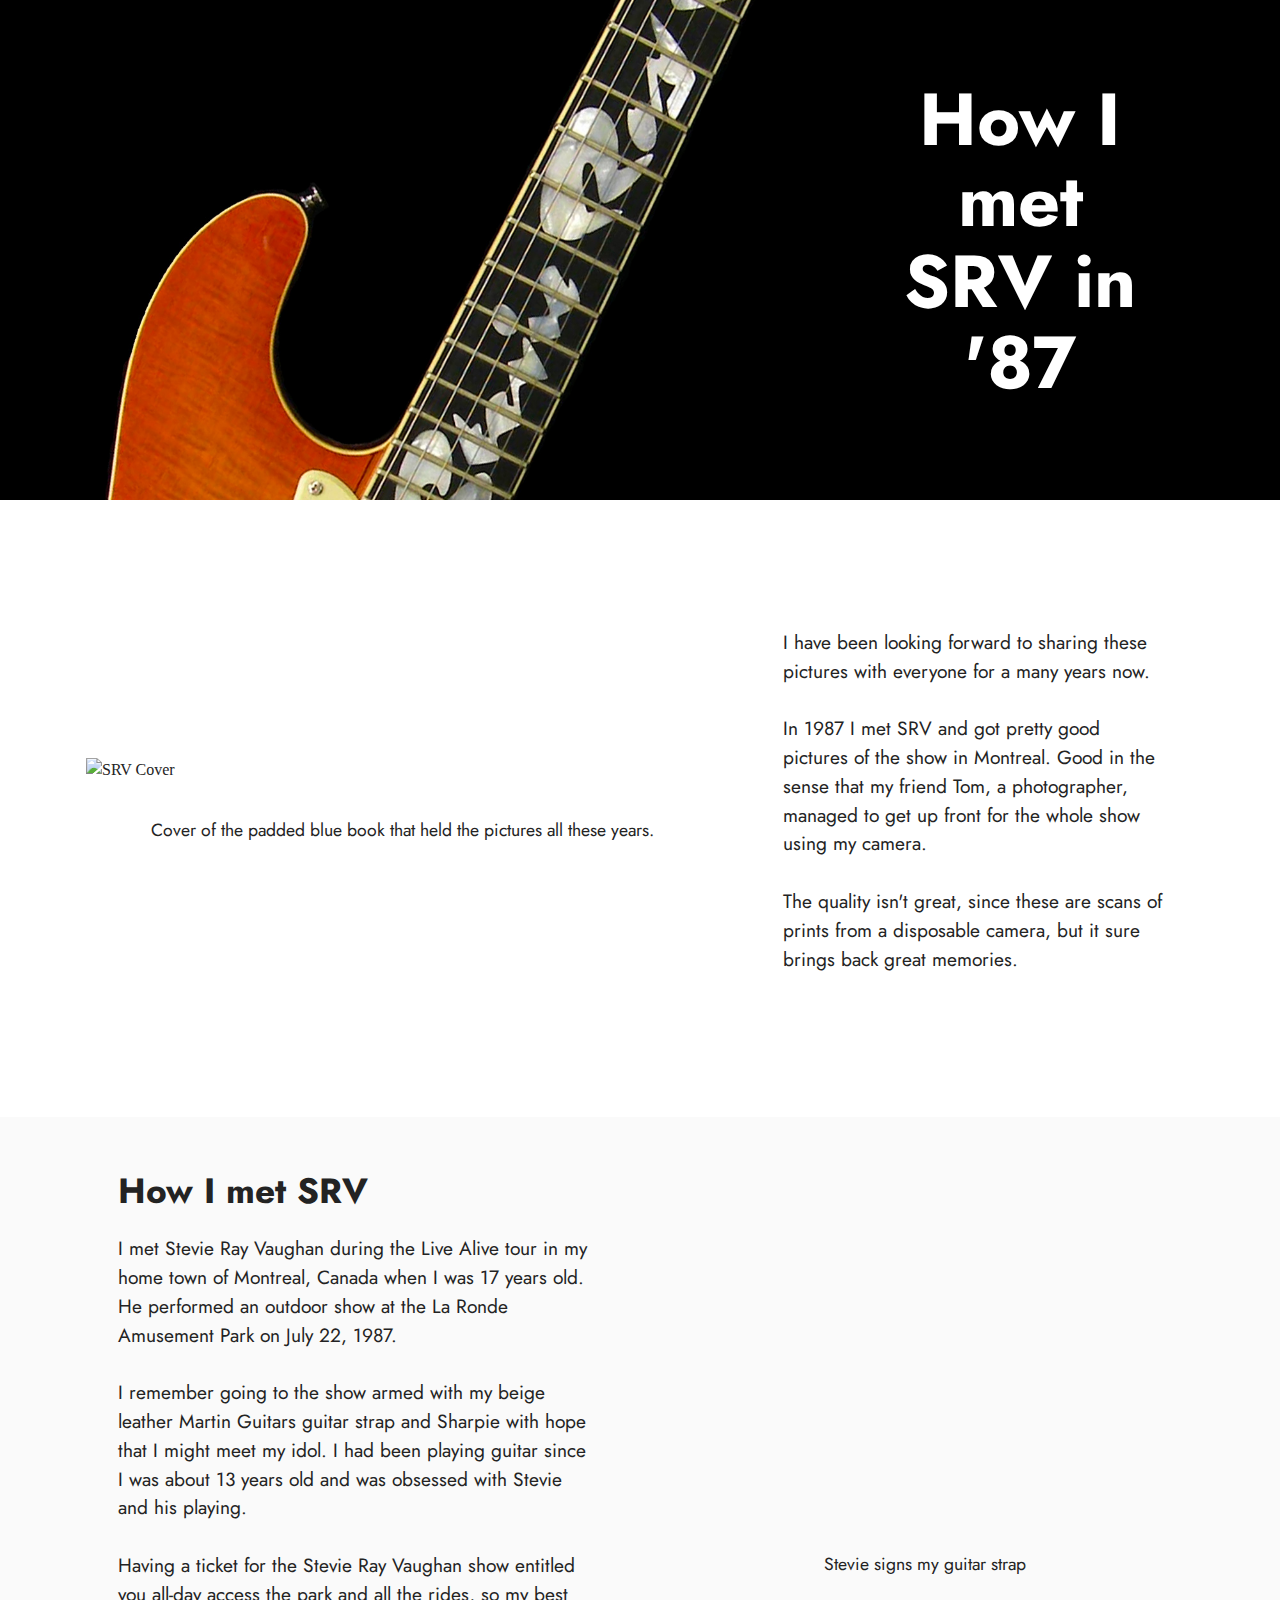
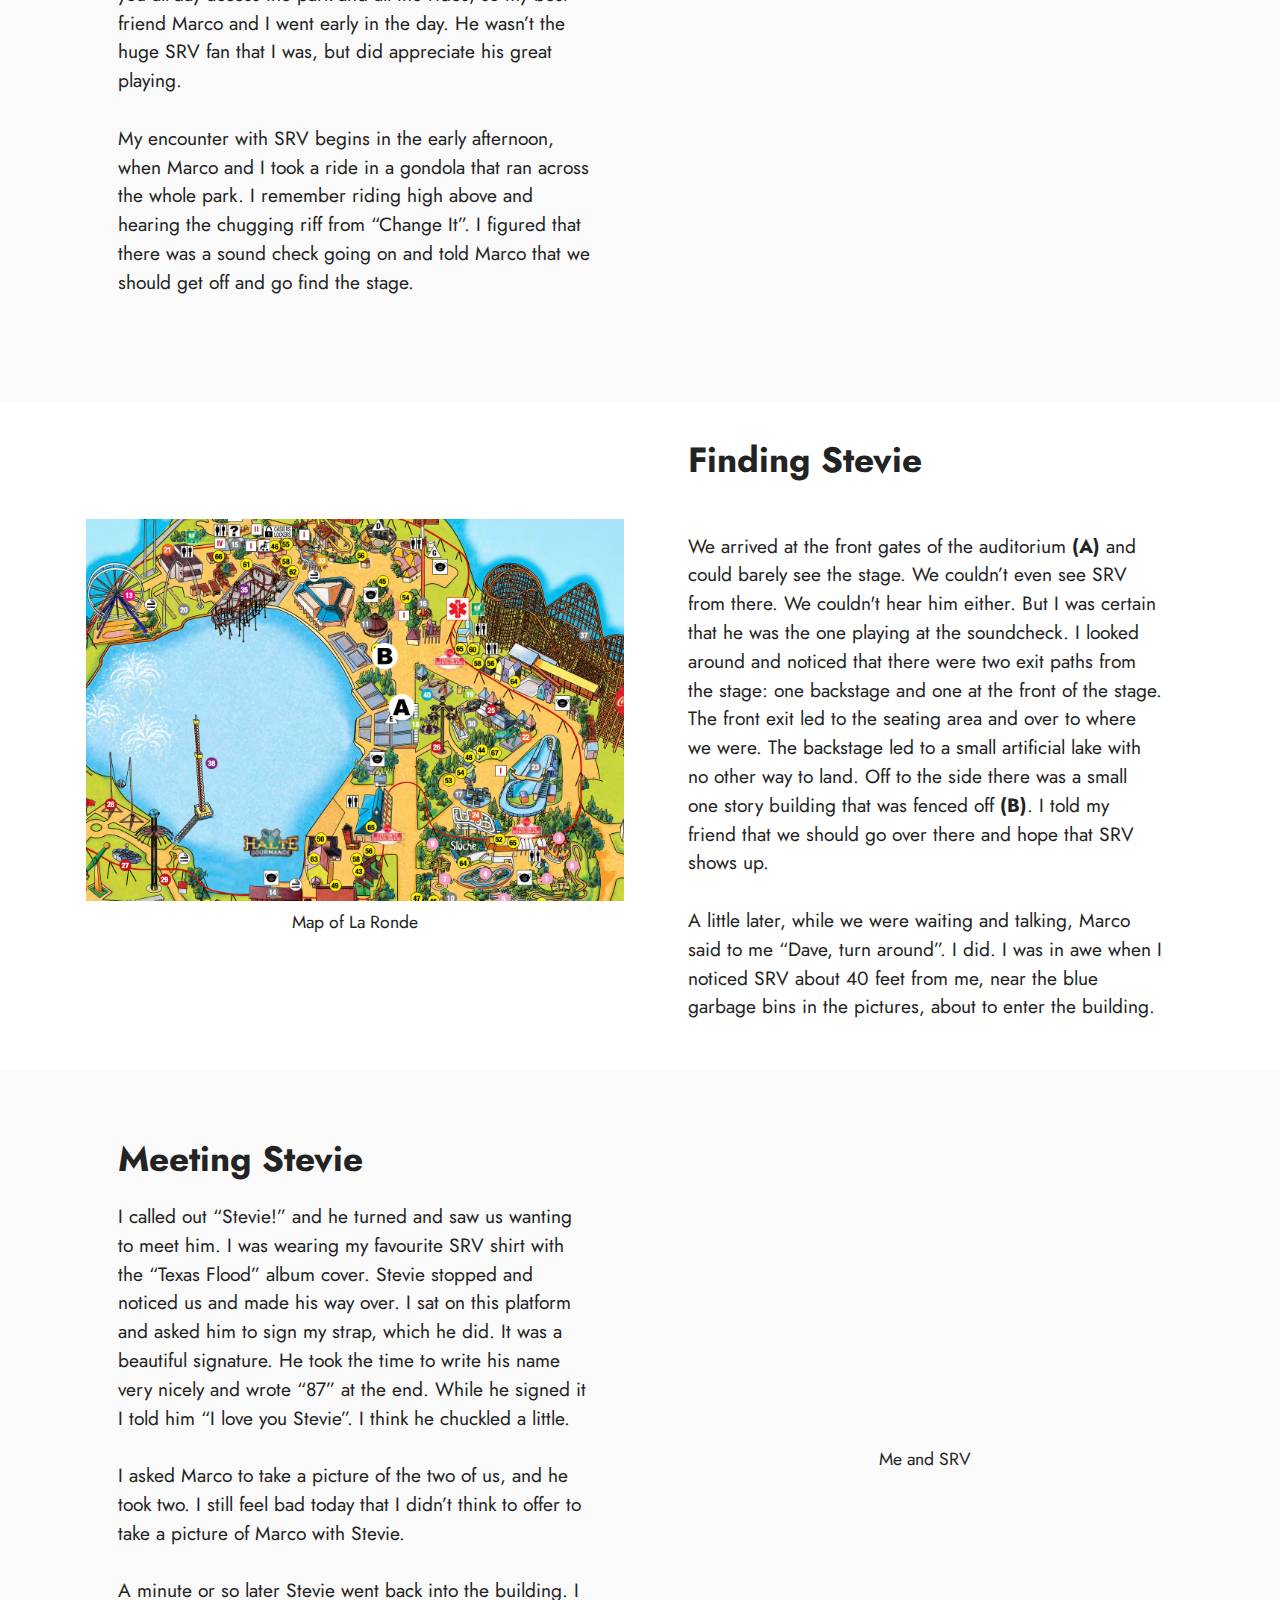
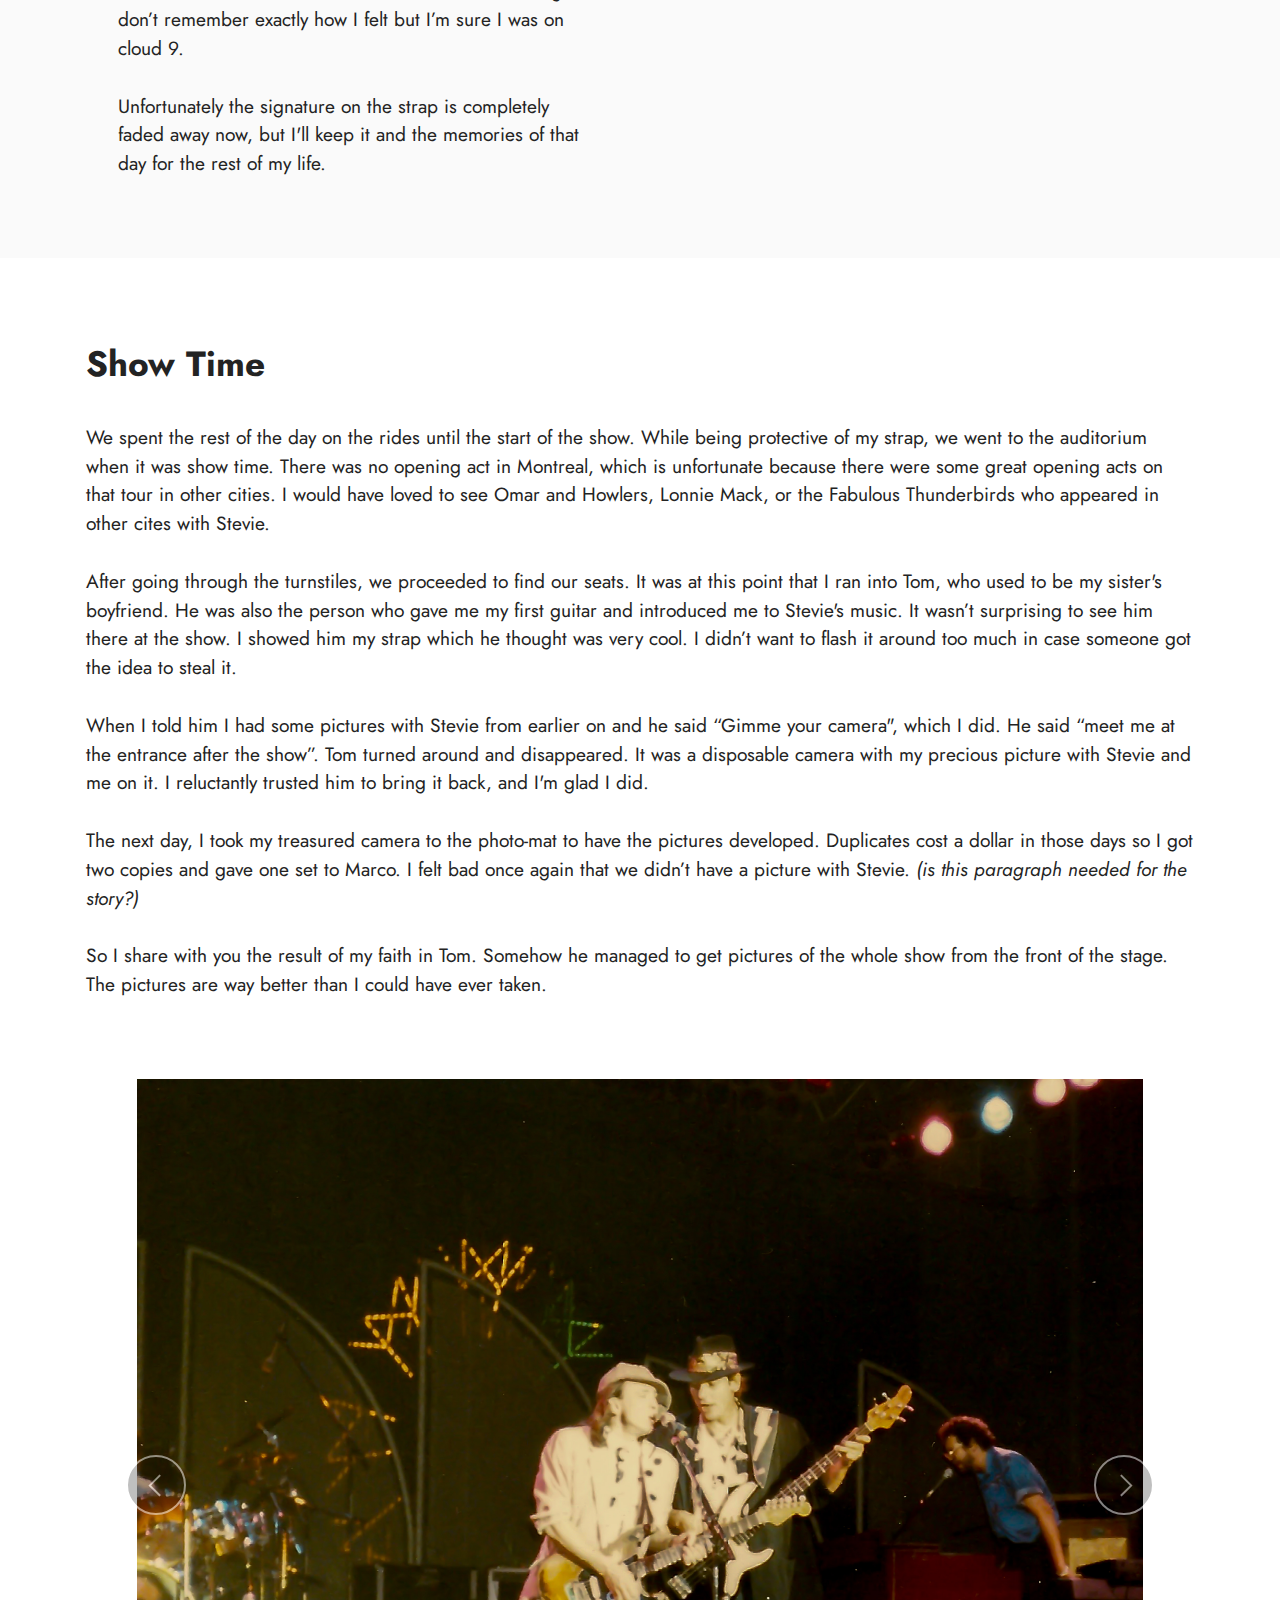
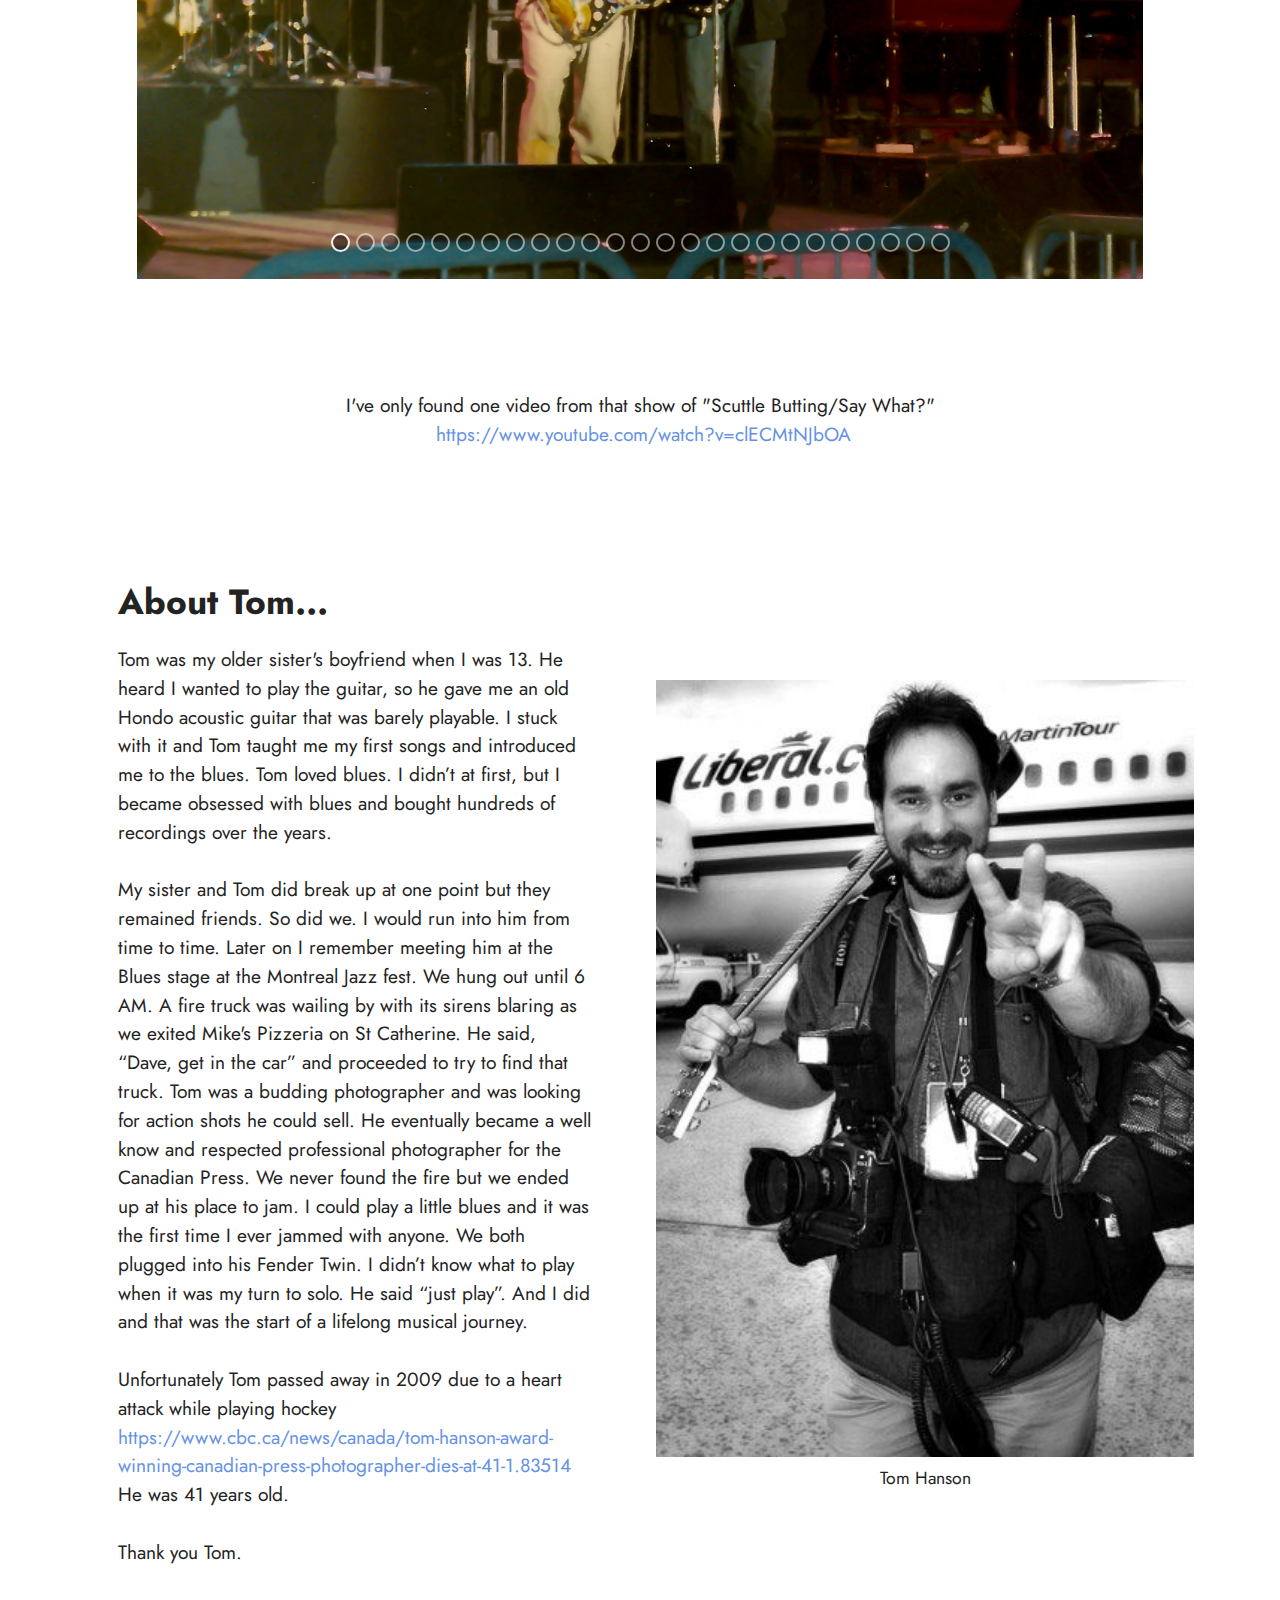
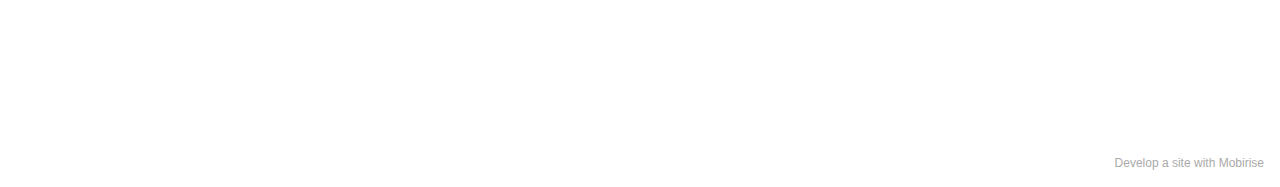
==== commit c6c7e0e8: "republishing properly" ====
--- a/index.html
+++ b/index.html
@@ -6,7 +6,7 @@
   <meta http-equiv="X-UA-Compatible" content="IE=edge">
   <meta name="generator" content="Mobirise v5.2.0, mobirise.com">
   <meta name="viewport" content="width=device-width, initial-scale=1, minimum-scale=1">
-  <link rel="shortcut icon" href="assets/images/favicon-guitar.jpeg" type="image/x-icon">
+  <link rel="shortcut icon" href="assets/images/favicon-guitar-32-transparent.jpg" type="image/x-icon">
   <meta name="description" content="">
   
   
@@ -100,214 +100,225 @@
         <div class="row align-items-center">
             <div class="col-12 col-lg-6">
                 <div class="image-wrapper">
-                    <img src="assets/images/meandsrv1.jpg" alt="">
-                    <p class="mbr-description mbr-fonts-style pt-2 align-center display-4">
-                    i think this should be the la ronde map and this picture with the text below.</p>
+                    <img src="assets/images/laronde.jpg" alt="">
+                    <p class="mbr-description mbr-fonts-style pt-2 align-center display-4">Map of La Ronde</p>
                 </div>
             </div>
             <div class="col-12 col-lg">
                 <div class="text-wrapper">
                     <h3 class="mbr-section-title mbr-fonts-style mb-3 display-5">
                         <strong>Finding Stevie</strong></h3>
-                    <p class="mbr-text mbr-fonts-style display-7"><br>We arrived at the front gates of the auditorium and could barely see the stage. We couldn’t even see SRV from there. We couldn't hear him either. But I was certain that he was the one playing at the soundcheck. I looked around and noticed that there were two exit paths from the stage: one backstage and one at the front of the stage. The front exit led to the seating area and over to where we were. The backstage led to a small artificial lake with no other way to land. Off to the side there was a small one story building that was fenced off. I told my friend that we should go over there and hope that SRV shows up.<br><br>A little later, while we were waiting and talking, Marco said to me “Dave, turn around”. I did. I was in awe when I noticed SRV about 40 feet from me, near the blue garbage bins in the pictures, about to enter the building. <br></p>
-                </div>
-            </div>
-        </div>
-    </div>
-</section>
-
-<section class="content5 cid-sgHRXmkesJ" id="content5-12">
+                    <p class="mbr-text mbr-fonts-style display-7"><br>We arrived at the front gates of the auditorium <strong>(A)</strong> and could barely see the stage. We couldn’t even see SRV from there. We couldn't hear him either. But I was certain that he was the one playing at the soundcheck. I looked around and noticed that there were two exit paths from the stage: one backstage and one at the front of the stage. The front exit led to the seating area and over to where we were. The backstage led to a small artificial lake with no other way to land. Off to the side there was a small one story building that was fenced off <strong>(B)</strong>. I told my friend that we should go over there and hope that SRV shows up.<br><br>A little later, while we were waiting and talking, Marco said to me “Dave, turn around”. I did. I was in awe when I noticed SRV about 40 feet from me, near the blue garbage bins in the pictures, about to enter the building. <br></p>
+                </div>
+            </div>
+        </div>
+    </div>
+</section>
+
+<section class="image2 cid-sgNCc5oVxV" id="image2-19">
+    
+
+    
+
+    <div class="container">
+        <div class="row align-items-center">
+            <div class="col-12 col-lg-6">
+                <div class="image-wrapper">
+                    <img src="assets/images/meandsrv1.jpg" alt="">
+                    <p class="mbr-description mbr-fonts-style mt-2 align-center display-4">
+                        Me and SRV</p>
+                </div>
+            </div>
+            <div class="col-12 col-lg">
+                <div class="text-wrapper">
+                    <h3 class="mbr-section-title mbr-fonts-style mb-3 display-5">
+                        <strong>Meeting Stevie</strong></h3>
+                    <p class="mbr-text mbr-fonts-style display-7">I called out “Stevie!” and he turned and saw us wanting to meet him. I was wearing my favourite SRV shirt with the “Texas Flood” album cover. Stevie stopped and noticed us and made his way over. I sat on this platform and asked him to sign my strap, which he did. It was a beautiful signature. He took the time to write his name very nicely and wrote “87” at the end. While he signed it I told him “I love you Stevie”. I think he chuckled a little. <br><br>I asked Marco to take a picture of the two of us, and he took two. I still feel bad today that I didn’t think to offer to take a picture of Marco with Stevie.<br><br>A minute or so later Stevie went back into the building. I don’t remember exactly how I felt but I’m sure I was on cloud 9.<br><br>Unfortunately the signature on the strap is completely faded away now, but I'll keep it and the memories of that day for the rest of my life.&nbsp;</p>
+                </div>
+            </div>
+        </div>
+    </div>
+</section>
+
+<section class="content5 cid-sgHSBoh3io" id="content5-14">
+    
+    <div class="container">
+        <div class="row justify-content-center">
+            <div class="col-md-12 col-lg-12">
+                
+                <h4 class="mbr-section-subtitle mbr-fonts-style mb-4 display-5"><strong>
+                    Show Time</strong></h4>
+                <p class="mbr-text mbr-fonts-style display-7">We spent the rest of the day on the rides until the start of the show. While being protective of my strap, we went to the auditorium when it was show time. There was no opening act in Montreal, which is unfortunate because there were some great opening acts on that tour in other cities. I would have loved to see Omar and Howlers, Lonnie Mack, or the Fabulous Thunderbirds who appeared in other cites with Stevie. <br><br>After going through the turnstiles, we proceeded to find our seats. It was at this point that I ran into Tom, who used to be my sister's boyfriend. He was also the person who gave me my first guitar and introduced me to Stevie's music. It wasn’t surprising to see him there at the show. I showed him my strap which he thought was very cool. I didn’t want to flash it around too much in case someone got the idea to steal it. <br><br>When I told him I had some pictures with Stevie from earlier on and he said “Gimme your camera", which I did. He said “meet me at the entrance after the show”. Tom turned around and disappeared. It was a disposable camera with my precious picture with Stevie and me on it. I reluctantly trusted him to bring it back, and I'm glad I did.&nbsp;<br><br>The next day, I took my treasured camera to the photo-mat<strong>&nbsp;</strong>to have the pictures developed. Duplicates cost a dollar in those days so I got two copies and gave one set to Marco. I felt bad once again that we didn’t have a picture with Stevie. <em>(is this paragraph needed for the story?)</em><br><br>So I share with you the result of my faith in Tom. Somehow he managed to get pictures of the whole show from the front of the stage. The pictures are way better than I could have ever taken.</p>
+            </div>
+        </div>
+    </div>
+</section>
+
+<section class="slider2 cid-sgJgfSVU7E" id="slider2-16">
+    
+
+    
+    <div class="container">
+        <div class="row justify-content-center">
+            <div class="col-12 col-md-12">
+                <div class="carousel slide carousel-fade" id="sgOdFOV2na" data-ride="carousel" data-interval="5000">
+                    
+                    <ol class="carousel-indicators">
+                        <li data-slide-to="0" class="active" data-target="#sgOdFOV2na"></li>
+                        <li data-slide-to="1" data-target="#sgOdFOV2na"></li>
+                        <li data-slide-to="2" data-target="#sgOdFOV2na"></li><li data-slide-to="3" data-target="#sgOdFOV2na"></li><li data-slide-to="4" data-target="#sgOdFOV2na"></li><li data-slide-to="5" data-target="#sgOdFOV2na"></li><li data-slide-to="6" data-target="#sgOdFOV2na"></li><li data-slide-to="7" data-target="#sgOdFOV2na"></li><li data-slide-to="8" data-target="#sgOdFOV2na"></li><li data-slide-to="9" data-target="#sgOdFOV2na"></li><li data-slide-to="10" data-target="#sgOdFOV2na"></li><li data-slide-to="11" data-target="#sgOdFOV2na"></li><li data-slide-to="12" data-target="#sgOdFOV2na"></li><li data-slide-to="13" data-target="#sgOdFOV2na"></li><li data-slide-to="14" data-target="#sgOdFOV2na"></li><li data-slide-to="15" data-target="#sgOdFOV2na"></li><li data-slide-to="16" data-target="#sgOdFOV2na"></li><li data-slide-to="17" data-target="#sgOdFOV2na"></li><li data-slide-to="18" data-target="#sgOdFOV2na"></li><li data-slide-to="19" data-target="#sgOdFOV2na"></li><li data-slide-to="20" data-target="#sgOdFOV2na"></li><li data-slide-to="21" data-target="#sgOdFOV2na"></li><li data-slide-to="22" data-target="#sgOdFOV2na"></li><li data-slide-to="23" data-target="#sgOdFOV2na"></li><li data-slide-to="24" data-target="#sgOdFOV2na"></li>
+                    </ol>
+                    <div class="carousel-inner">
+                        <div class="carousel-item slider-image item active">
+                            <div class="item-wrapper">
+                                <img class="d-block w-100" src="assets/images/1.jpg">
+                                
+                            </div>
+                        </div>
+                        <div class="carousel-item slider-image item">
+                            <div class="item-wrapper">
+                                <img class="d-block w-100" src="assets/images/2.jpg">
+                                
+                            </div>
+                        </div>
+                        <div class="carousel-item slider-image item">
+                            <div class="item-wrapper">
+                                <img class="d-block w-100" src="assets/images/3.jpg">
+                                
+                            </div>
+                        </div><div class="carousel-item slider-image item">
+                            <div class="item-wrapper">
+                                <img class="d-block w-100" src="assets/images/4.jpg">
+                                
+                            </div>
+                        </div><div class="carousel-item slider-image item">
+                            <div class="item-wrapper">
+                                <img class="d-block w-100" src="assets/images/5.jpg">
+                                
+                            </div>
+                        </div><div class="carousel-item slider-image item">
+                            <div class="item-wrapper">
+                                <img class="d-block w-100" src="assets/images/6.jpg">
+                                
+                            </div>
+                        </div><div class="carousel-item slider-image item">
+                            <div class="item-wrapper">
+                                <img class="d-block w-100" src="assets/images/7.jpg">
+                                
+                            </div>
+                        </div><div class="carousel-item slider-image item">
+                            <div class="item-wrapper">
+                                <img class="d-block w-100" src="assets/images/8.jpg">
+                                
+                            </div>
+                        </div><div class="carousel-item slider-image item">
+                            <div class="item-wrapper">
+                                <img class="d-block w-100" src="assets/images/9.jpg">
+                                
+                            </div>
+                        </div><div class="carousel-item slider-image item">
+                            <div class="item-wrapper">
+                                <img class="d-block w-100" src="assets/images/10.jpg">
+                                
+                            </div>
+                        </div><div class="carousel-item slider-image item">
+                            <div class="item-wrapper">
+                                <img class="d-block w-100" src="assets/images/11.jpg">
+                                
+                            </div>
+                        </div><div class="carousel-item slider-image item">
+                            <div class="item-wrapper">
+                                <img class="d-block w-100" src="assets/images/12.jpg">
+                                
+                            </div>
+                        </div><div class="carousel-item slider-image item">
+                            <div class="item-wrapper">
+                                <img class="d-block w-100" src="assets/images/13.jpg">
+                                
+                            </div>
+                        </div><div class="carousel-item slider-image item">
+                            <div class="item-wrapper">
+                                <img class="d-block w-100" src="assets/images/14.jpg">
+                                
+                            </div>
+                        </div><div class="carousel-item slider-image item">
+                            <div class="item-wrapper">
+                                <img class="d-block w-100" src="assets/images/15.jpg">
+                                
+                            </div>
+                        </div><div class="carousel-item slider-image item">
+                            <div class="item-wrapper">
+                                <img class="d-block w-100" src="assets/images/16.jpg">
+                                
+                            </div>
+                        </div><div class="carousel-item slider-image item">
+                            <div class="item-wrapper">
+                                <img class="d-block w-100" src="assets/images/17.jpg">
+                                
+                            </div>
+                        </div><div class="carousel-item slider-image item">
+                            <div class="item-wrapper">
+                                <img class="d-block w-100" src="assets/images/18.jpg">
+                                
+                            </div>
+                        </div><div class="carousel-item slider-image item">
+                            <div class="item-wrapper">
+                                <img class="d-block w-100" src="assets/images/19.jpg">
+                                
+                            </div>
+                        </div><div class="carousel-item slider-image item">
+                            <div class="item-wrapper">
+                                <img class="d-block w-100" src="assets/images/20.jpg">
+                                
+                            </div>
+                        </div><div class="carousel-item slider-image item">
+                            <div class="item-wrapper">
+                                <img class="d-block w-100" src="assets/images/21.jpg">
+                                
+                            </div>
+                        </div><div class="carousel-item slider-image item">
+                            <div class="item-wrapper">
+                                <img class="d-block w-100" src="assets/images/22.jpg">
+                                
+                            </div>
+                        </div><div class="carousel-item slider-image item">
+                            <div class="item-wrapper">
+                                <img class="d-block w-100" src="assets/images/23.jpg">
+                                
+                            </div>
+                        </div><div class="carousel-item slider-image item">
+                            <div class="item-wrapper">
+                                <img class="d-block w-100" src="assets/images/24.jpg">
+                                
+                            </div>
+                        </div><div class="carousel-item slider-image item">
+                            <div class="item-wrapper">
+                                <img class="d-block w-100" src="assets/images/25.jpg">
+                                
+                            </div>
+                        </div>
+                    </div>
+                    <a class="carousel-control carousel-control-prev" role="button" data-slide="prev" href="#sgOdFOV2na">
+                        <span class="mobi-mbri mobi-mbri-arrow-prev" aria-hidden="true"></span>
+                        <span class="sr-only">Previous</span>
+                    </a>
+                    <a class="carousel-control carousel-control-next" role="button" data-slide="next" href="#sgOdFOV2na">
+                        <span class="mobi-mbri mobi-mbri-arrow-next" aria-hidden="true"></span>
+                        <span class="sr-only">Next</span>
+                    </a>
+                </div>
+            </div>
+        </div>
+    </div>
+</section>
+
+<section class="content5 cid-sgJ0Mpmez7" id="content5-15">
     
     <div class="container-fluid">
         <div class="row justify-content-center">
             <div class="col-md-12 col-lg-10">
                 
                 
-                <p class="mbr-text mbr-fonts-style display-7">I called out “Stevie!” and he turned and saw us wanting to meet him. I was wearing my favourite SRV shirt with the “Texas Flood” album cover.  Stevie stopped and noticed us and made his way over. I sat on this platform and asked him to sign my strap, which he did. It was a beautiful signature. He took the time to write his name very nicely and wrote “87” at the end. While he signed it I told him “I love you Stevie”. I think he chuckled a little. <br><br>I asked Marco to take a picture of the two of us, and he took two. I still feel bad today that I didn’t think to offer to take a picture of Marco with Stevie.<br><br>A minute or so later Stevie went back into the building. I don’t remember exactly how I felt but I’m sure I was on cloud 9.<br><br>Unfortunately the signature on the strap is completely faded away now, but I'll keep it and the memories of that day for the rest of my life.&nbsp;</p>
-            </div>
-        </div>
-    </div>
-</section>
-
-<section class="content5 cid-sgHSBoh3io" id="content5-14">
-    
-    <div class="container-fluid">
-        <div class="row justify-content-center">
-            <div class="col-md-12 col-lg-10">
-                
-                <h4 class="mbr-section-subtitle mbr-fonts-style mb-4 display-5"><strong>
-                    Show Time</strong></h4>
-                <p class="mbr-text mbr-fonts-style display-7">We spent the rest of the day on the rides until the start of the show. While being protective of my strap, we went to the auditorium when it was show time. There was no opening act in Montreal, which is unfortunate because there were some great opening acts on that tour in other cities. I would have loved to see Omar and Howlers, Lonnie Mack, or the Fabulous Thunderbirds who appeared in other cites with Stevie. <br><br>After going through the turnstiles, we proceeded to find our seats. It was at this point that I ran into Tom, who used to be my sister's boyfriend. He was also the person who gave me my first guitar and introduced me to Stevie's music. It wasn’t surprising to see him there at the show. I showed him my strap which he thought was very cool. I didn’t want to flash it around too much in case someone got the idea to steal it. <br><br>When I told him I had some pictures with Stevie from earlier on and he said “Gimme your camera", which I did. He said “meet me at the entrance after the show”. Tom turned around and disappeared. It was a disposable camera with my precious picture with Stevie and me on it. I reluctantly trusted him to bring it back, and I'm glad I did.&nbsp;<br><br>The next day, I took my treasured camera to the photomat to have the pictures developed. Duplicates cost a dollar in those days so I got two copies and gave one set to Marco. I felt bad once again that we didn’t have a picture with Stevie. <em>(is this paragraph needed for the story?)</em><br><br>So I share with you the result of my faith in Tom. Somehow he managed to get pictures of the whole show from the front of the stage. The pictures are way better than I could have ever taken.</p>
-            </div>
-        </div>
-    </div>
-</section>
-
-<section class="slider2 cid-sgJgfSVU7E" id="slider2-16">
-    
-
-    
-    <div class="container-fluid">
-        <div class="row justify-content-center">
-            <div class="col-12 col-md-12 col-lg-12">
-                <div class="carousel slide carousel-fade" id="sgJix7kOzt" data-ride="carousel" data-interval="5000">
-                    
-                    <ol class="carousel-indicators">
-                        <li data-slide-to="0" class="active" data-target="#sgJix7kOzt"></li>
-                        <li data-slide-to="1" data-target="#sgJix7kOzt"></li>
-                        <li data-slide-to="2" data-target="#sgJix7kOzt"></li><li data-slide-to="3" data-target="#sgJix7kOzt"></li><li data-slide-to="4" data-target="#sgJix7kOzt"></li><li data-slide-to="5" data-target="#sgJix7kOzt"></li><li data-slide-to="6" data-target="#sgJix7kOzt"></li><li data-slide-to="7" data-target="#sgJix7kOzt"></li><li data-slide-to="8" data-target="#sgJix7kOzt"></li><li data-slide-to="9" data-target="#sgJix7kOzt"></li><li data-slide-to="10" data-target="#sgJix7kOzt"></li><li data-slide-to="11" data-target="#sgJix7kOzt"></li><li data-slide-to="12" data-target="#sgJix7kOzt"></li><li data-slide-to="13" data-target="#sgJix7kOzt"></li><li data-slide-to="14" data-target="#sgJix7kOzt"></li><li data-slide-to="15" data-target="#sgJix7kOzt"></li><li data-slide-to="16" data-target="#sgJix7kOzt"></li><li data-slide-to="17" data-target="#sgJix7kOzt"></li><li data-slide-to="18" data-target="#sgJix7kOzt"></li><li data-slide-to="19" data-target="#sgJix7kOzt"></li><li data-slide-to="20" data-target="#sgJix7kOzt"></li><li data-slide-to="21" data-target="#sgJix7kOzt"></li><li data-slide-to="22" data-target="#sgJix7kOzt"></li><li data-slide-to="23" data-target="#sgJix7kOzt"></li><li data-slide-to="24" data-target="#sgJix7kOzt"></li>
-                    </ol>
-                    <div class="carousel-inner">
-                        <div class="carousel-item slider-image item active">
-                            <div class="item-wrapper">
-                                <img class="d-block w-100" src="assets/images/1.jpg">
-                                
-                            </div>
-                        </div>
-                        <div class="carousel-item slider-image item">
-                            <div class="item-wrapper">
-                                <img class="d-block w-100" src="assets/images/2.jpg">
-                                
-                            </div>
-                        </div>
-                        <div class="carousel-item slider-image item">
-                            <div class="item-wrapper">
-                                <img class="d-block w-100" src="assets/images/3.jpg">
-                                
-                            </div>
-                        </div><div class="carousel-item slider-image item">
-                            <div class="item-wrapper">
-                                <img class="d-block w-100" src="assets/images/4.jpg">
-                                
-                            </div>
-                        </div><div class="carousel-item slider-image item">
-                            <div class="item-wrapper">
-                                <img class="d-block w-100" src="assets/images/5.jpg">
-                                
-                            </div>
-                        </div><div class="carousel-item slider-image item">
-                            <div class="item-wrapper">
-                                <img class="d-block w-100" src="assets/images/6.jpg">
-                                
-                            </div>
-                        </div><div class="carousel-item slider-image item">
-                            <div class="item-wrapper">
-                                <img class="d-block w-100" src="assets/images/7.jpg">
-                                
-                            </div>
-                        </div><div class="carousel-item slider-image item">
-                            <div class="item-wrapper">
-                                <img class="d-block w-100" src="assets/images/8.jpg">
-                                
-                            </div>
-                        </div><div class="carousel-item slider-image item">
-                            <div class="item-wrapper">
-                                <img class="d-block w-100" src="assets/images/9.jpg">
-                                
-                            </div>
-                        </div><div class="carousel-item slider-image item">
-                            <div class="item-wrapper">
-                                <img class="d-block w-100" src="assets/images/10.jpg">
-                                
-                            </div>
-                        </div><div class="carousel-item slider-image item">
-                            <div class="item-wrapper">
-                                <img class="d-block w-100" src="assets/images/11.jpg">
-                                
-                            </div>
-                        </div><div class="carousel-item slider-image item">
-                            <div class="item-wrapper">
-                                <img class="d-block w-100" src="assets/images/12.jpg">
-                                
-                            </div>
-                        </div><div class="carousel-item slider-image item">
-                            <div class="item-wrapper">
-                                <img class="d-block w-100" src="assets/images/13.jpg">
-                                
-                            </div>
-                        </div><div class="carousel-item slider-image item">
-                            <div class="item-wrapper">
-                                <img class="d-block w-100" src="assets/images/14.jpg">
-                                
-                            </div>
-                        </div><div class="carousel-item slider-image item">
-                            <div class="item-wrapper">
-                                <img class="d-block w-100" src="assets/images/15.jpg">
-                                
-                            </div>
-                        </div><div class="carousel-item slider-image item">
-                            <div class="item-wrapper">
-                                <img class="d-block w-100" src="assets/images/16.jpg">
-                                
-                            </div>
-                        </div><div class="carousel-item slider-image item">
-                            <div class="item-wrapper">
-                                <img class="d-block w-100" src="assets/images/17.jpg">
-                                
-                            </div>
-                        </div><div class="carousel-item slider-image item">
-                            <div class="item-wrapper">
-                                <img class="d-block w-100" src="assets/images/18.jpg">
-                                
-                            </div>
-                        </div><div class="carousel-item slider-image item">
-                            <div class="item-wrapper">
-                                <img class="d-block w-100" src="assets/images/19.jpg">
-                                
-                            </div>
-                        </div><div class="carousel-item slider-image item">
-                            <div class="item-wrapper">
-                                <img class="d-block w-100" src="assets/images/20.jpg">
-                                
-                            </div>
-                        </div><div class="carousel-item slider-image item">
-                            <div class="item-wrapper">
-                                <img class="d-block w-100" src="assets/images/21.jpg">
-                                
-                            </div>
-                        </div><div class="carousel-item slider-image item">
-                            <div class="item-wrapper">
-                                <img class="d-block w-100" src="assets/images/22.jpg">
-                                
-                            </div>
-                        </div><div class="carousel-item slider-image item">
-                            <div class="item-wrapper">
-                                <img class="d-block w-100" src="assets/images/23.jpg">
-                                
-                            </div>
-                        </div><div class="carousel-item slider-image item">
-                            <div class="item-wrapper">
-                                <img class="d-block w-100" src="assets/images/24.jpg">
-                                
-                            </div>
-                        </div><div class="carousel-item slider-image item">
-                            <div class="item-wrapper">
-                                <img class="d-block w-100" src="assets/images/25.jpg">
-                                
-                            </div>
-                        </div>
-                    </div>
-                    <a class="carousel-control carousel-control-prev" role="button" data-slide="prev" href="#sgJix7kOzt">
-                        <span class="mobi-mbri mobi-mbri-arrow-prev" aria-hidden="true"></span>
-                        <span class="sr-only">Previous</span>
-                    </a>
-                    <a class="carousel-control carousel-control-next" role="button" data-slide="next" href="#sgJix7kOzt">
-                        <span class="mobi-mbri mobi-mbri-arrow-next" aria-hidden="true"></span>
-                        <span class="sr-only">Next</span>
-                    </a>
-                </div>
-            </div>
-        </div>
-    </div>
-</section>
-
-<section class="content5 cid-sgJ0Mpmez7" id="content5-15">
-    
-    <div class="container-fluid">
-        <div class="row justify-content-center">
-            <div class="col-md-12 col-lg-10">
-                
-                
                 <p class="mbr-text mbr-fonts-style display-7">
                     I've only found one video from that show of "Scuttle Butting/Say What?"<br>&nbsp;<a href="https://www.youtube.com/watch?v=clECMtNJbOA" class="text-primary" target="_blank">https://www.youtube.com/watch?v=clECMtNJbOA</a></p>
             </div>
@@ -337,7 +348,7 @@
             </div>
         </div>
     </div>
-</section><section style="background-color: #fff; font-family: -apple-system, BlinkMacSystemFont, 'Segoe UI', 'Roboto', 'Helvetica Neue', Arial, sans-serif; color:#aaa; font-size:12px; padding: 0; align-items: center; display: flex;"><a href="https://mobirise.site/z" style="flex: 1 1; height: 3rem; padding-left: 1rem;"></a><p style="flex: 0 0 auto; margin:0; padding-right:1rem;">Made with <a href="https://mobirise.site/b" style="color:#aaa;">Mobirise</a> themes</p></section><script src="assets/web/assets/jquery/jquery.min.js"></script>  <script src="assets/popper/popper.min.js"></script>  <script src="assets/tether/tether.min.js"></script>  <script src="assets/bootstrap/js/bootstrap.min.js"></script>  <script src="assets/smoothscroll/smooth-scroll.js"></script>  <script src="assets/theme/js/script.js"></script>  
+</section><section style="background-color: #fff; font-family: -apple-system, BlinkMacSystemFont, 'Segoe UI', 'Roboto', 'Helvetica Neue', Arial, sans-serif; color:#aaa; font-size:12px; padding: 0; align-items: center; display: flex;"><a href="https://mobirise.site/q" style="flex: 1 1; height: 3rem; padding-left: 1rem;"></a><p style="flex: 0 0 auto; margin:0; padding-right:1rem;">Develop a <a href="https://mobirise.site/y" style="color:#aaa;">site</a> with Mobirise</p></section><script src="assets/web/assets/jquery/jquery.min.js"></script>  <script src="assets/popper/popper.min.js"></script>  <script src="assets/tether/tether.min.js"></script>  <script src="assets/bootstrap/js/bootstrap.min.js"></script>  <script src="assets/smoothscroll/smooth-scroll.js"></script>  <script src="assets/theme/js/script.js"></script>  
   
   
 </body>
--- a/assets/mobirise/css/mbr-additional.css
+++ b/assets/mobirise/css/mbr-additional.css
@@ -689,7 +689,12 @@
   transition: color 0.6s;
 }
 .cid-sgfYH8YQNZ {
-  background-image: url("../../../assets/images/background11.jpg");
+  padding-top: 5rem;
+  padding-bottom: 5rem;
+  background-image: url("../../../assets/images/background-black-narrow.jpg");
+}
+.cid-sgfYH8YQNZ .mbr-section-title {
+  color: #ffffff;
 }
 .cid-sgfYSOJmzh {
   padding-top: 6rem;
@@ -710,9 +715,9 @@
   }
 }
 .cid-sgfZ5MsHRj {
-  padding-top: 6rem;
-  padding-bottom: 6rem;
-  background-color: #ffffff;
+  padding-top: 1rem;
+  padding-bottom: 0rem;
+  background-color: #fafafa;
 }
 @media (max-width: 991px) {
   .cid-sgfZ5MsHRj .image-wrapper {
@@ -731,7 +736,7 @@
   }
 }
 .cid-sgg3dpU2e9 {
-  padding-top: 6rem;
+  padding-top: 0rem;
   padding-bottom: 0rem;
   background-color: #ffffff;
 }
@@ -751,77 +756,99 @@
 .cid-sgg3dpU2e9 .mbr-text {
   text-align: left;
 }
-.cid-s48udlf8KU {
-  padding-top: 0rem;
+.cid-sgNCc5oVxV {
+  padding-top: 2rem;
+  padding-bottom: 2rem;
+  background-color: #fafafa;
+}
+@media (max-width: 991px) {
+  .cid-sgNCc5oVxV .image-wrapper {
+    margin-bottom: 1rem;
+  }
+}
+.cid-sgNCc5oVxV .row {
+  flex-direction: row-reverse;
+}
+.cid-sgNCc5oVxV img {
+  width: 100%;
+}
+@media (min-width: 992px) {
+  .cid-sgNCc5oVxV .text-wrapper {
+    padding: 2rem;
+  }
+}
+.cid-sgHSBoh3io {
+  padding-top: 5rem;
   padding-bottom: 2rem;
   background-color: #ffffff;
 }
-.cid-s48udlf8KU .mbr-section-title {
-  text-align: left;
-}
-.cid-s48udlf8KU .mbr-section-subtitle {
-  text-align: left;
-}
-.cid-sgg5BvNaYB {
-  padding-top: 0rem;
-  padding-bottom: 0rem;
+.cid-sgJgfSVU7E {
+  padding-top: 2rem;
+  padding-bottom: 2rem;
   background-color: #ffffff;
 }
-.cid-sgg5BvNaYB .line {
-  background-color: #6592e6;
-  align: center;
-  height: 2px;
-  margin: 0 auto;
-}
-.cid-sgga4fw1z1 {
-  padding-top: 2rem;
-  padding-bottom: 3rem;
-  background-color: #fafafa;
-}
-.cid-sgga4fw1z1 .carousel {
-  height: 800px;
-}
-.cid-sgga4fw1z1 .carousel img {
+.cid-sgJgfSVU7E .mbr-overlay {
+  z-index: 1;
+}
+@media (min-width: 992px) {
+  .cid-sgJgfSVU7E .carousel {
+    min-height: 800px;
+  }
+  .cid-sgJgfSVU7E .carousel img {
+    max-height: 800px;
+    object-fit: contain;
+  }
+}
+@media (max-width: 991px) and (min-width: 768px) {
+  .cid-sgJgfSVU7E .carousel {
+    min-height: 520px;
+  }
+  .cid-sgJgfSVU7E .carousel img {
+    max-height: 520px;
+    object-fit: contain;
+  }
+}
+@media (max-width: 767px) {
+  .cid-sgJgfSVU7E .carousel {
+    min-height: 440px;
+  }
+  .cid-sgJgfSVU7E .carousel img {
+    max-height: 440px;
+    object-fit: contain;
+  }
+  .cid-sgJgfSVU7E .container .carousel-control {
+    margin-bottom: 0;
+  }
+  .cid-sgJgfSVU7E .content-slider-wrap {
+    width: 100% !important;
+  }
+}
+.cid-sgJgfSVU7E .carousel,
+.cid-sgJgfSVU7E .carousel-inner {
+  display: flex;
+  align-items: center;
+}
+.cid-sgJgfSVU7E .item-wrapper {
   width: 100%;
-  height: 100%;
-  object-fit: cover;
-}
-.cid-sgga4fw1z1 .carousel-item,
-.cid-sgga4fw1z1 .carousel-inner {
-  height: 100%;
-}
-.cid-sgga4fw1z1 .mbr-overlay {
-  z-index: 1;
-}
-.cid-sgga4fw1z1 .carousel-caption {
+}
+.cid-sgJgfSVU7E .carousel-caption {
   bottom: 40px;
 }
-.cid-sgga4fw1z1 .mobi-mbri-arrow-next {
-  margin-left: 5px;
-}
-.cid-sgga4fw1z1 .mobi-mbri-arrow-prev {
-  margin-right: 5px;
-}
-.cid-sgga4fw1z1 .carousel-control:hover {
+.cid-sgJgfSVU7E .carousel-control:hover {
   background: #1b1b1b;
   color: #fff;
   opacity: 1;
 }
-.cid-sgga4fw1z1 .item-wrapper {
-  width: 100%;
-}
-@media (max-width: 767px) {
-  .cid-sgga4fw1z1 .container .carousel-control {
-    margin-bottom: 0;
-  }
-  .cid-sgga4fw1z1 .content-slider-wrap {
-    width: 100% !important;
-  }
-}
-.cid-sgga4fw1z1 .container .carousel-indicators {
+.cid-sgJgfSVU7E .mobi-mbri-arrow-next {
+  margin-left: 5px;
+}
+.cid-sgJgfSVU7E .mobi-mbri-arrow-prev {
+  margin-right: 5px;
+}
+.cid-sgJgfSVU7E .container .carousel-indicators {
   margin-bottom: 3px;
 }
-.cid-sgga4fw1z1 .carousel-control {
+.cid-sgJgfSVU7E .carousel-control {
   top: 50%;
   width: 60px;
   height: 60px;
@@ -832,26 +859,26 @@
   border-radius: 50%;
   transition: all 0.3s;
 }
-.cid-sgga4fw1z1 .carousel-control.carousel-control-prev {
+.cid-sgJgfSVU7E .carousel-control.carousel-control-prev {
   left: 0;
   margin-left: 2.5rem;
 }
-.cid-sgga4fw1z1 .carousel-control.carousel-control-next {
+.cid-sgJgfSVU7E .carousel-control.carousel-control-next {
   right: 0;
   margin-right: 2.5rem;
 }
 @media (max-width: 767px) {
-  .cid-sgga4fw1z1 .carousel-control {
+  .cid-sgJgfSVU7E .carousel-control {
     top: auto;
     bottom: 1rem;
   }
 }
-.cid-sgga4fw1z1 .carousel-indicators {
+.cid-sgJgfSVU7E .carousel-indicators {
   position: absolute;
   bottom: 0;
   margin-bottom: 1.5rem !important;
 }
-.cid-sgga4fw1z1 .carousel-indicators li {
+.cid-sgJgfSVU7E .carousel-indicators li {
   max-width: 15px;
   height: 15px;
   width: 15px;
@@ -863,15 +890,15 @@
   opacity: 0.5;
   transition: all 0.3s;
 }
-.cid-sgga4fw1z1 .carousel-indicators li.active,
-.cid-sgga4fw1z1 .carousel-indicators li:hover {
+.cid-sgJgfSVU7E .carousel-indicators li.active,
+.cid-sgJgfSVU7E .carousel-indicators li:hover {
   opacity: 0.9;
 }
-.cid-sgga4fw1z1 .carousel-indicators li::after,
-.cid-sgga4fw1z1 .carousel-indicators li::before {
+.cid-sgJgfSVU7E .carousel-indicators li::after,
+.cid-sgJgfSVU7E .carousel-indicators li::before {
   content: none;
 }
-.cid-sgga4fw1z1 .carousel-indicators.ie-fix {
+.cid-sgJgfSVU7E .carousel-indicators.ie-fix {
   left: 50%;
   display: block;
   width: 60%;
@@ -879,12 +906,20 @@
   text-align: center;
 }
 @media (max-width: 768px) {
-  .cid-sgga4fw1z1 .carousel-indicators {
+  .cid-sgJgfSVU7E .carousel-indicators {
     display: none !important;
   }
 }
+.cid-sgJ0Mpmez7 {
+  padding-top: 5rem;
+  padding-bottom: 5rem;
+  background-color: #ffffff;
+}
+.cid-sgJ0Mpmez7 .mbr-text {
+  text-align: center;
+}
 .cid-sgg5rDWChx {
-  padding-top: 6rem;
+  padding-top: 0rem;
   padding-bottom: 6rem;
   background-color: #ffffff;
 }
--- a/assets/mobirise/css/mbr-additional.css
+++ b/assets/mobirise/css/mbr-additional.css
@@ -689,7 +689,12 @@
   transition: color 0.6s;
 }
 .cid-sgfYH8YQNZ {
-  background-image: url("../../../assets/images/background11.jpg");
+  padding-top: 5rem;
+  padding-bottom: 5rem;
+  background-image: url("../../../assets/images/background-black-narrow.jpg");
+}
+.cid-sgfYH8YQNZ .mbr-section-title {
+  color: #ffffff;
 }
 .cid-sgfYSOJmzh {
   padding-top: 6rem;
@@ -710,9 +715,9 @@
   }
 }
 .cid-sgfZ5MsHRj {
-  padding-top: 6rem;
-  padding-bottom: 6rem;
-  background-color: #ffffff;
+  padding-top: 1rem;
+  padding-bottom: 0rem;
+  background-color: #fafafa;
 }
 @media (max-width: 991px) {
   .cid-sgfZ5MsHRj .image-wrapper {
@@ -731,7 +736,7 @@
   }
 }
 .cid-sgg3dpU2e9 {
-  padding-top: 6rem;
+  padding-top: 0rem;
   padding-bottom: 0rem;
   background-color: #ffffff;
 }
@@ -751,77 +756,99 @@
 .cid-sgg3dpU2e9 .mbr-text {
   text-align: left;
 }
-.cid-s48udlf8KU {
-  padding-top: 0rem;
+.cid-sgNCc5oVxV {
+  padding-top: 2rem;
+  padding-bottom: 2rem;
+  background-color: #fafafa;
+}
+@media (max-width: 991px) {
+  .cid-sgNCc5oVxV .image-wrapper {
+    margin-bottom: 1rem;
+  }
+}
+.cid-sgNCc5oVxV .row {
+  flex-direction: row-reverse;
+}
+.cid-sgNCc5oVxV img {
+  width: 100%;
+}
+@media (min-width: 992px) {
+  .cid-sgNCc5oVxV .text-wrapper {
+    padding: 2rem;
+  }
+}
+.cid-sgHSBoh3io {
+  padding-top: 5rem;
   padding-bottom: 2rem;
   background-color: #ffffff;
 }
-.cid-s48udlf8KU .mbr-section-title {
-  text-align: left;
-}
-.cid-s48udlf8KU .mbr-section-subtitle {
-  text-align: left;
-}
-.cid-sgg5BvNaYB {
-  padding-top: 0rem;
-  padding-bottom: 0rem;
+.cid-sgJgfSVU7E {
+  padding-top: 2rem;
+  padding-bottom: 2rem;
   background-color: #ffffff;
 }
-.cid-sgg5BvNaYB .line {
-  background-color: #6592e6;
-  align: center;
-  height: 2px;
-  margin: 0 auto;
-}
-.cid-sgga4fw1z1 {
-  padding-top: 2rem;
-  padding-bottom: 3rem;
-  background-color: #fafafa;
-}
-.cid-sgga4fw1z1 .carousel {
-  height: 800px;
-}
-.cid-sgga4fw1z1 .carousel img {
+.cid-sgJgfSVU7E .mbr-overlay {
+  z-index: 1;
+}
+@media (min-width: 992px) {
+  .cid-sgJgfSVU7E .carousel {
+    min-height: 800px;
+  }
+  .cid-sgJgfSVU7E .carousel img {
+    max-height: 800px;
+    object-fit: contain;
+  }
+}
+@media (max-width: 991px) and (min-width: 768px) {
+  .cid-sgJgfSVU7E .carousel {
+    min-height: 520px;
+  }
+  .cid-sgJgfSVU7E .carousel img {
+    max-height: 520px;
+    object-fit: contain;
+  }
+}
+@media (max-width: 767px) {
+  .cid-sgJgfSVU7E .carousel {
+    min-height: 440px;
+  }
+  .cid-sgJgfSVU7E .carousel img {
+    max-height: 440px;
+    object-fit: contain;
+  }
+  .cid-sgJgfSVU7E .container .carousel-control {
+    margin-bottom: 0;
+  }
+  .cid-sgJgfSVU7E .content-slider-wrap {
+    width: 100% !important;
+  }
+}
+.cid-sgJgfSVU7E .carousel,
+.cid-sgJgfSVU7E .carousel-inner {
+  display: flex;
+  align-items: center;
+}
+.cid-sgJgfSVU7E .item-wrapper {
   width: 100%;
-  height: 100%;
-  object-fit: cover;
-}
-.cid-sgga4fw1z1 .carousel-item,
-.cid-sgga4fw1z1 .carousel-inner {
-  height: 100%;
-}
-.cid-sgga4fw1z1 .mbr-overlay {
-  z-index: 1;
-}
-.cid-sgga4fw1z1 .carousel-caption {
+}
+.cid-sgJgfSVU7E .carousel-caption {
   bottom: 40px;
 }
-.cid-sgga4fw1z1 .mobi-mbri-arrow-next {
-  margin-left: 5px;
-}
-.cid-sgga4fw1z1 .mobi-mbri-arrow-prev {
-  margin-right: 5px;
-}
-.cid-sgga4fw1z1 .carousel-control:hover {
+.cid-sgJgfSVU7E .carousel-control:hover {
   background: #1b1b1b;
   color: #fff;
   opacity: 1;
 }
-.cid-sgga4fw1z1 .item-wrapper {
-  width: 100%;
-}
-@media (max-width: 767px) {
-  .cid-sgga4fw1z1 .container .carousel-control {
-    margin-bottom: 0;
-  }
-  .cid-sgga4fw1z1 .content-slider-wrap {
-    width: 100% !important;
-  }
-}
-.cid-sgga4fw1z1 .container .carousel-indicators {
+.cid-sgJgfSVU7E .mobi-mbri-arrow-next {
+  margin-left: 5px;
+}
+.cid-sgJgfSVU7E .mobi-mbri-arrow-prev {
+  margin-right: 5px;
+}
+.cid-sgJgfSVU7E .container .carousel-indicators {
   margin-bottom: 3px;
 }
-.cid-sgga4fw1z1 .carousel-control {
+.cid-sgJgfSVU7E .carousel-control {
   top: 50%;
   width: 60px;
   height: 60px;
@@ -832,26 +859,26 @@
   border-radius: 50%;
   transition: all 0.3s;
 }
-.cid-sgga4fw1z1 .carousel-control.carousel-control-prev {
+.cid-sgJgfSVU7E .carousel-control.carousel-control-prev {
   left: 0;
   margin-left: 2.5rem;
 }
-.cid-sgga4fw1z1 .carousel-control.carousel-control-next {
+.cid-sgJgfSVU7E .carousel-control.carousel-control-next {
   right: 0;
   margin-right: 2.5rem;
 }
 @media (max-width: 767px) {
-  .cid-sgga4fw1z1 .carousel-control {
+  .cid-sgJgfSVU7E .carousel-control {
     top: auto;
     bottom: 1rem;
   }
 }
-.cid-sgga4fw1z1 .carousel-indicators {
+.cid-sgJgfSVU7E .carousel-indicators {
   position: absolute;
   bottom: 0;
   margin-bottom: 1.5rem !important;
 }
-.cid-sgga4fw1z1 .carousel-indicators li {
+.cid-sgJgfSVU7E .carousel-indicators li {
   max-width: 15px;
   height: 15px;
   width: 15px;
@@ -863,15 +890,15 @@
   opacity: 0.5;
   transition: all 0.3s;
 }
-.cid-sgga4fw1z1 .carousel-indicators li.active,
-.cid-sgga4fw1z1 .carousel-indicators li:hover {
+.cid-sgJgfSVU7E .carousel-indicators li.active,
+.cid-sgJgfSVU7E .carousel-indicators li:hover {
   opacity: 0.9;
 }
-.cid-sgga4fw1z1 .carousel-indicators li::after,
-.cid-sgga4fw1z1 .carousel-indicators li::before {
+.cid-sgJgfSVU7E .carousel-indicators li::after,
+.cid-sgJgfSVU7E .carousel-indicators li::before {
   content: none;
 }
-.cid-sgga4fw1z1 .carousel-indicators.ie-fix {
+.cid-sgJgfSVU7E .carousel-indicators.ie-fix {
   left: 50%;
   display: block;
   width: 60%;
@@ -879,12 +906,20 @@
   text-align: center;
 }
 @media (max-width: 768px) {
-  .cid-sgga4fw1z1 .carousel-indicators {
+  .cid-sgJgfSVU7E .carousel-indicators {
     display: none !important;
   }
 }
+.cid-sgJ0Mpmez7 {
+  padding-top: 5rem;
+  padding-bottom: 5rem;
+  background-color: #ffffff;
+}
+.cid-sgJ0Mpmez7 .mbr-text {
+  text-align: center;
+}
 .cid-sgg5rDWChx {
-  padding-top: 6rem;
+  padding-top: 0rem;
   padding-bottom: 6rem;
   background-color: #ffffff;
 }
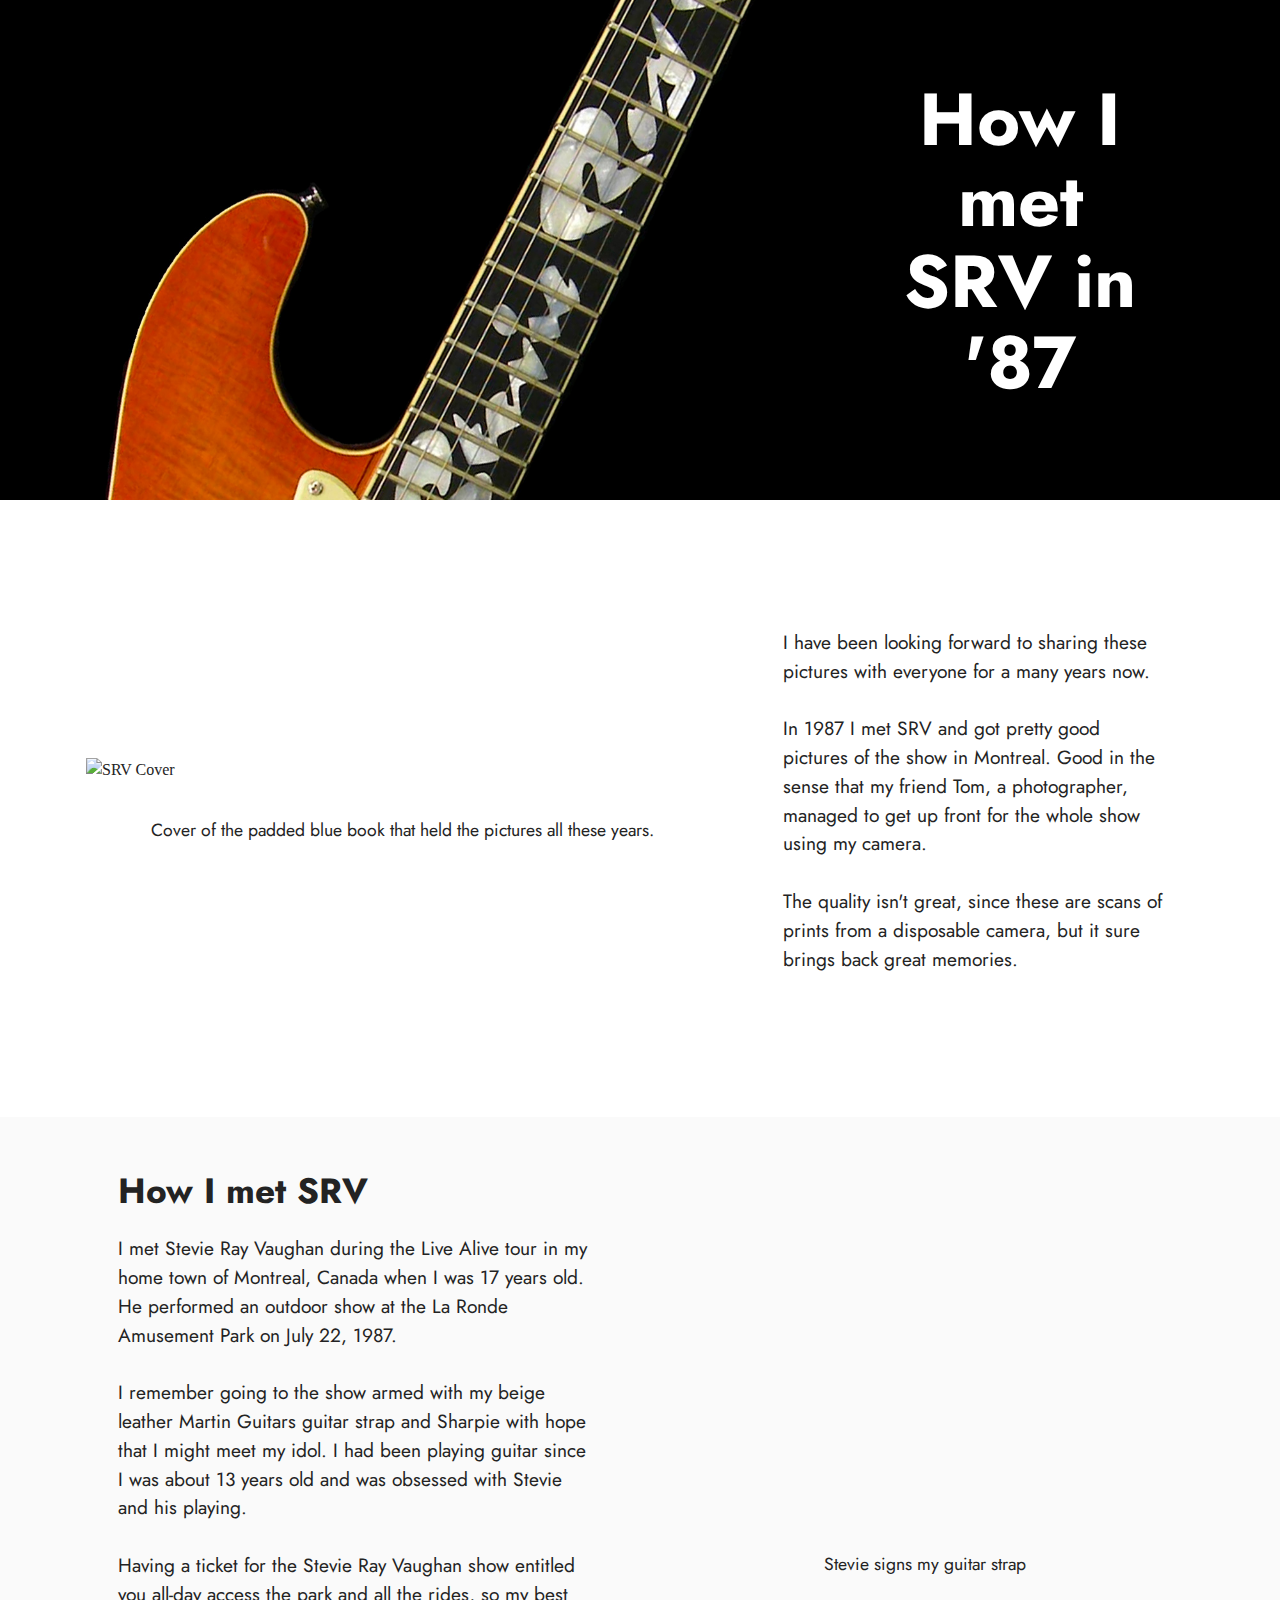
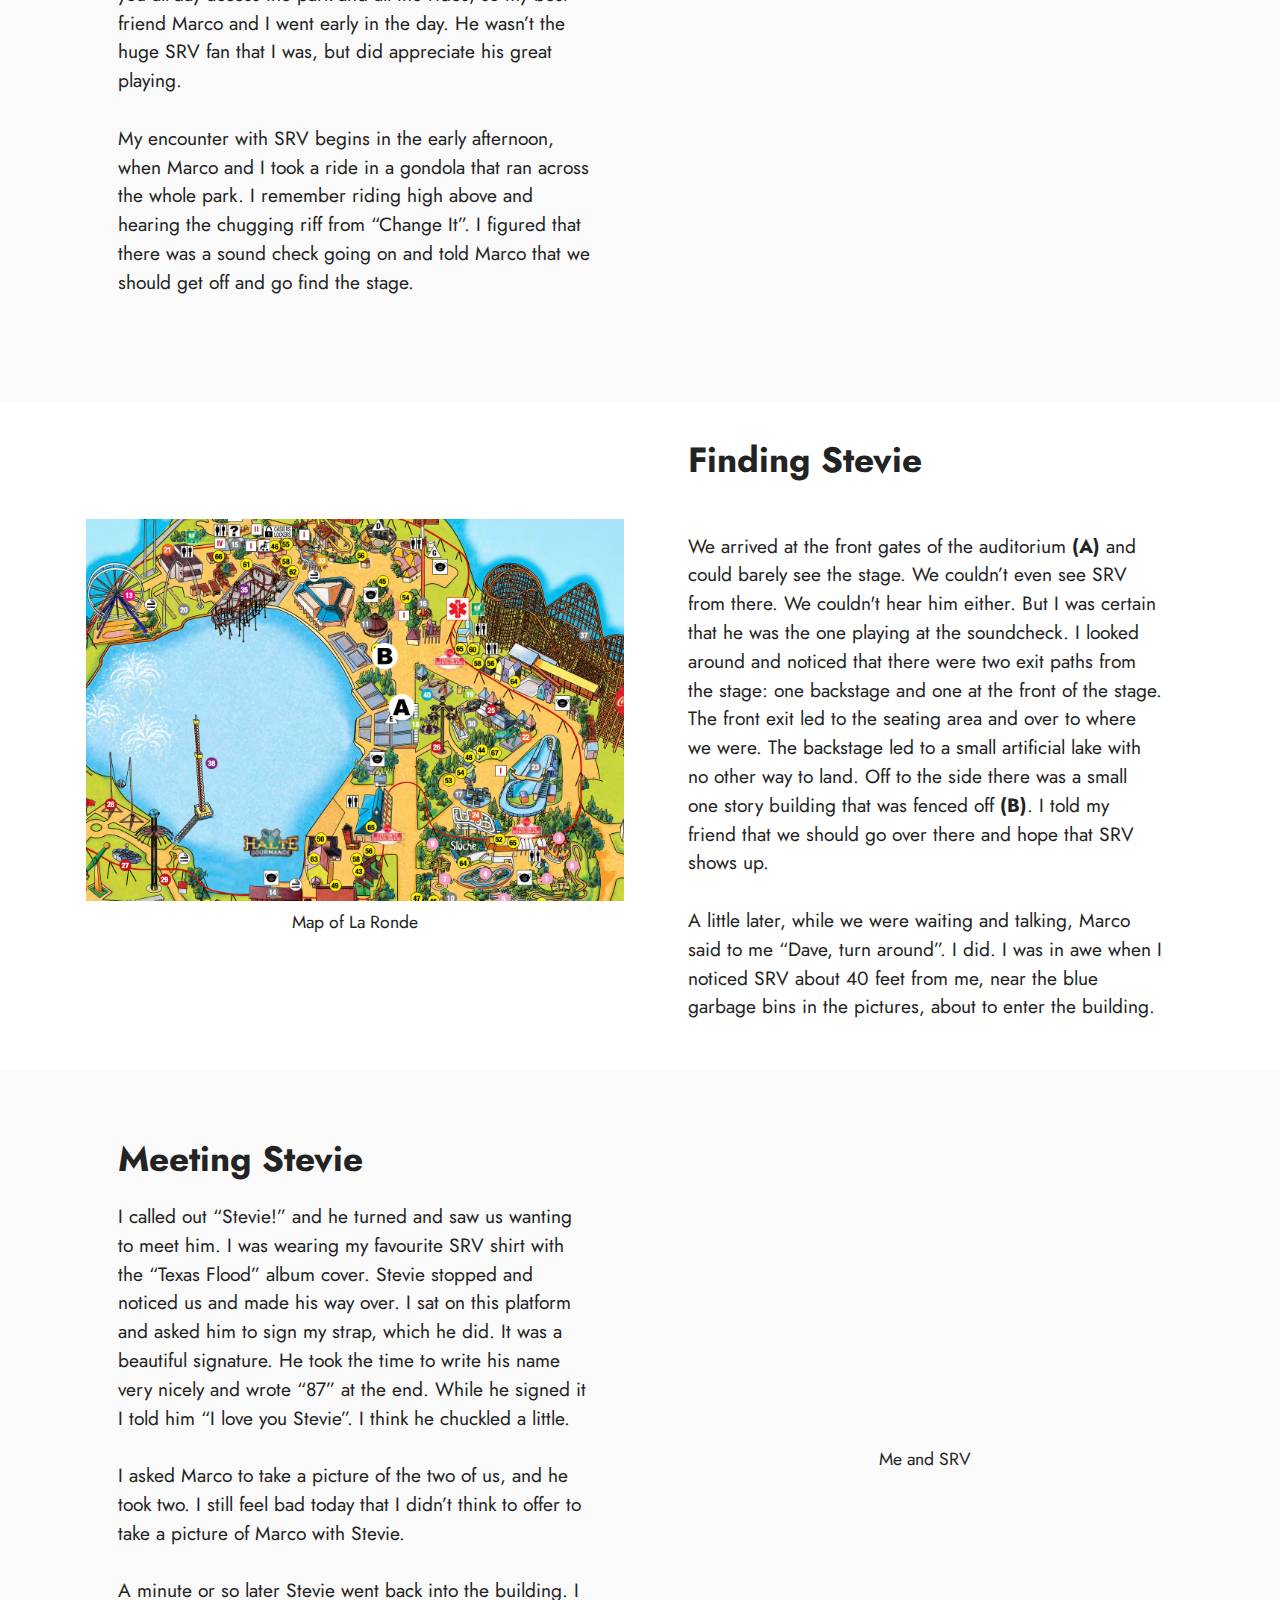
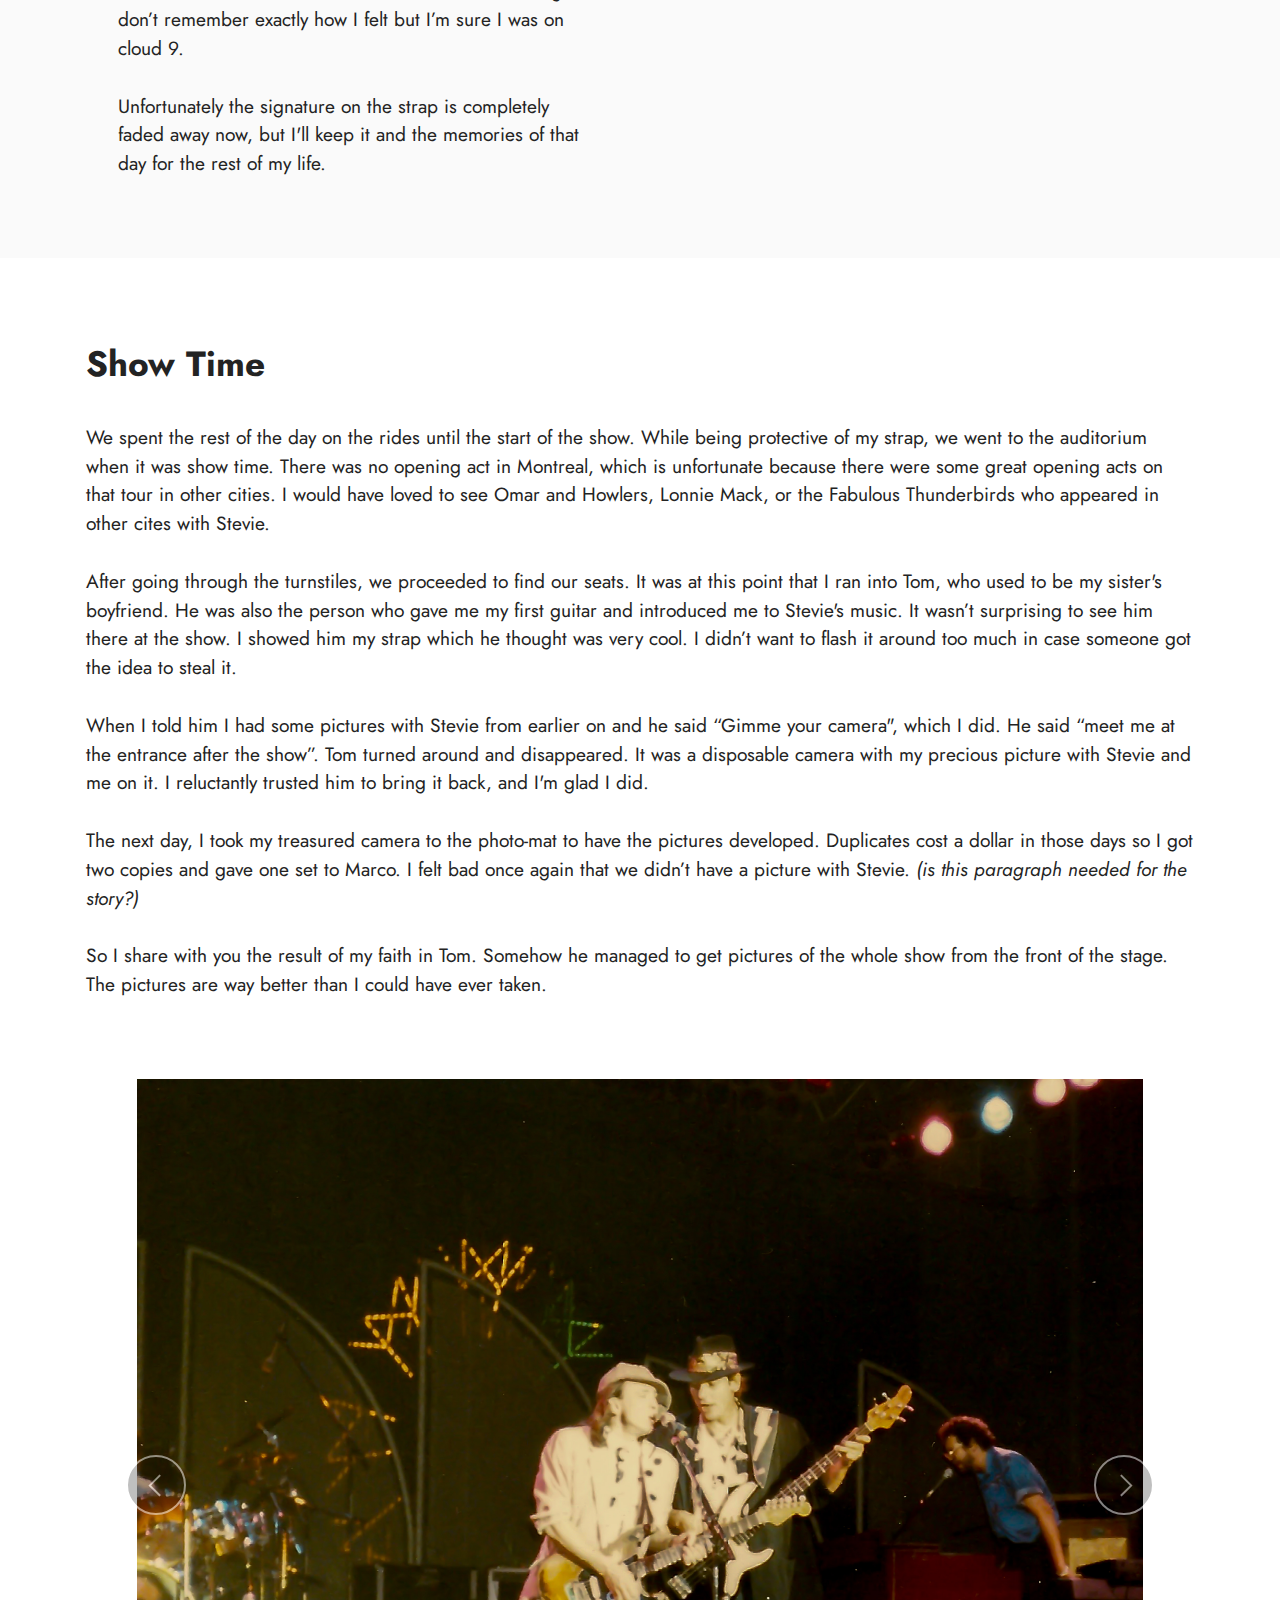
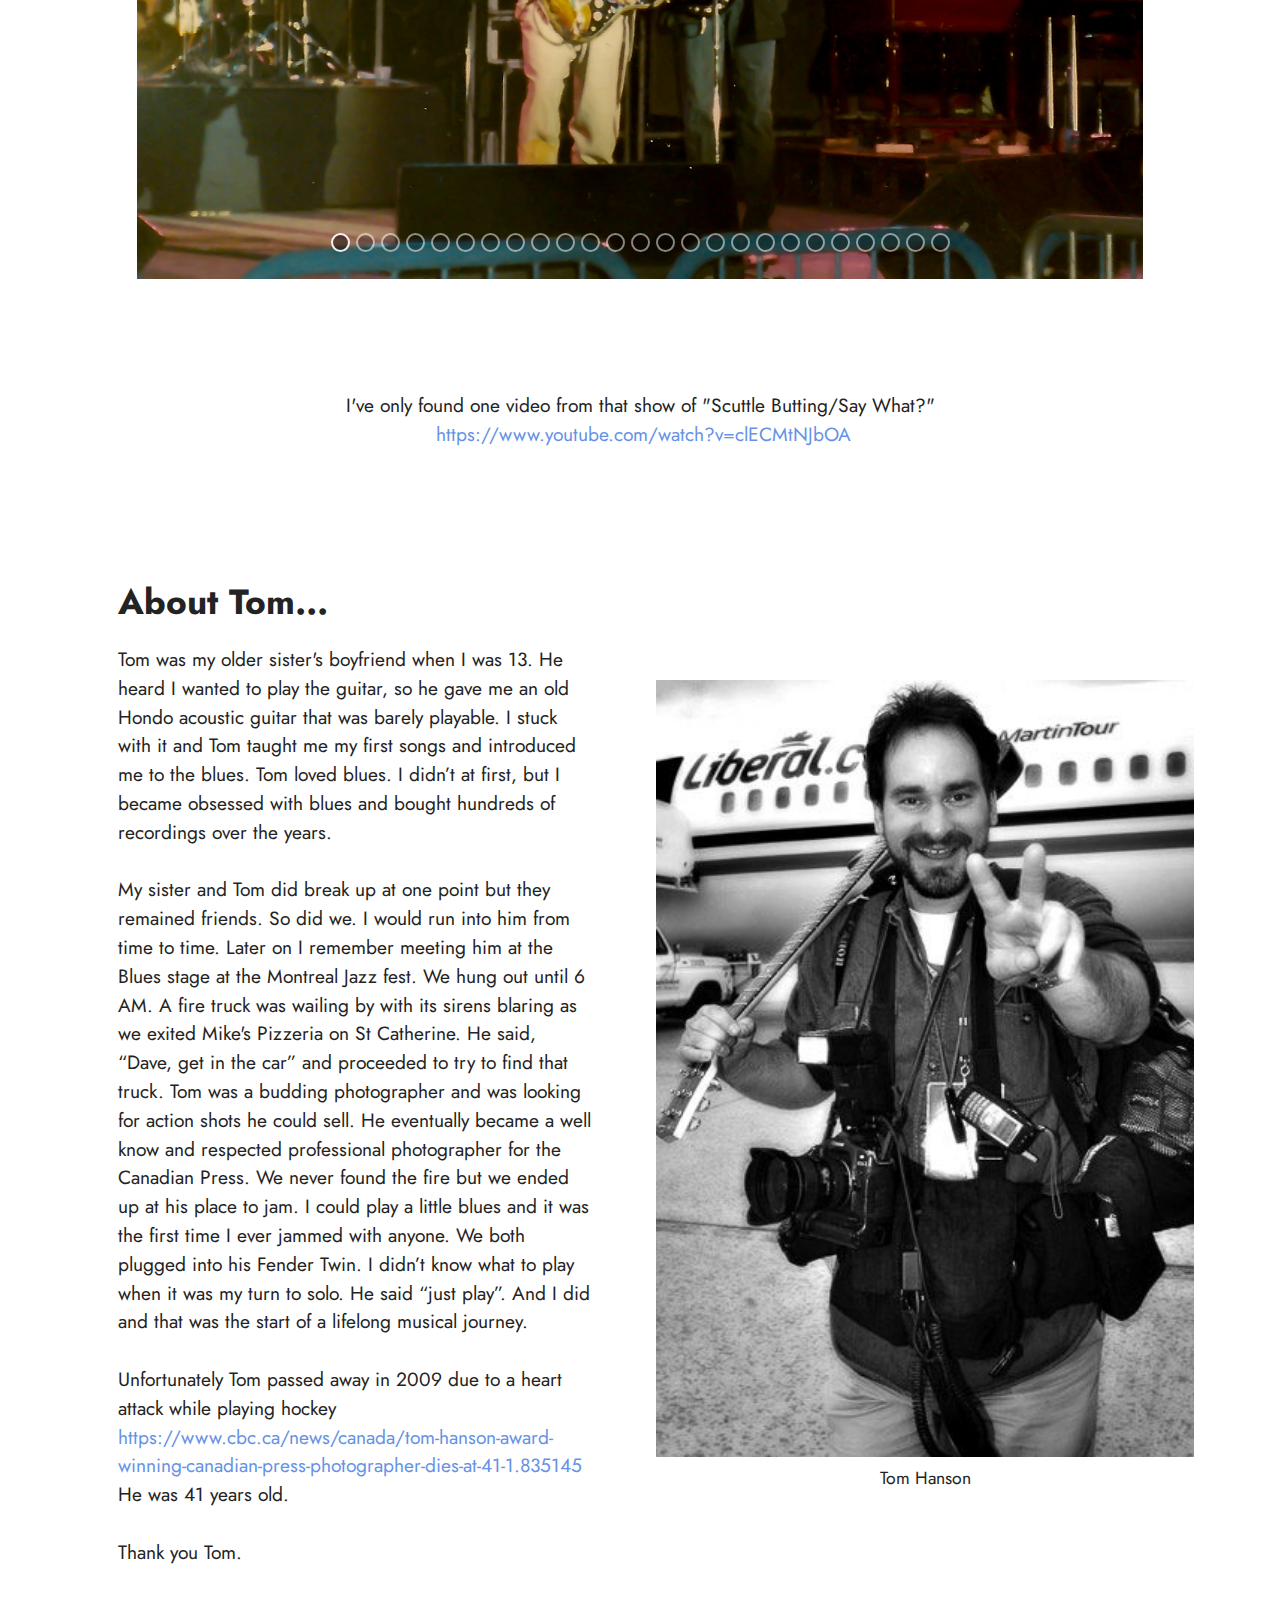
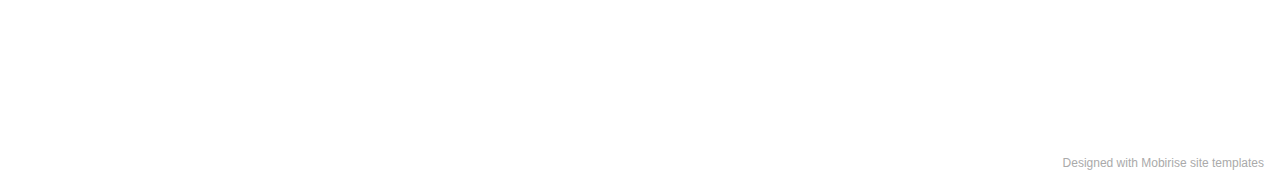
==== commit 2ecb91bf: "fixing tom's link" ====
--- a/index.html
+++ b/index.html
@@ -161,12 +161,12 @@
     <div class="container">
         <div class="row justify-content-center">
             <div class="col-12 col-md-12">
-                <div class="carousel slide carousel-fade" id="sgOdFOV2na" data-ride="carousel" data-interval="5000">
+                <div class="carousel slide carousel-fade" id="sgOftI1vKv" data-ride="carousel" data-interval="5000">
                     
                     <ol class="carousel-indicators">
-                        <li data-slide-to="0" class="active" data-target="#sgOdFOV2na"></li>
-                        <li data-slide-to="1" data-target="#sgOdFOV2na"></li>
-                        <li data-slide-to="2" data-target="#sgOdFOV2na"></li><li data-slide-to="3" data-target="#sgOdFOV2na"></li><li data-slide-to="4" data-target="#sgOdFOV2na"></li><li data-slide-to="5" data-target="#sgOdFOV2na"></li><li data-slide-to="6" data-target="#sgOdFOV2na"></li><li data-slide-to="7" data-target="#sgOdFOV2na"></li><li data-slide-to="8" data-target="#sgOdFOV2na"></li><li data-slide-to="9" data-target="#sgOdFOV2na"></li><li data-slide-to="10" data-target="#sgOdFOV2na"></li><li data-slide-to="11" data-target="#sgOdFOV2na"></li><li data-slide-to="12" data-target="#sgOdFOV2na"></li><li data-slide-to="13" data-target="#sgOdFOV2na"></li><li data-slide-to="14" data-target="#sgOdFOV2na"></li><li data-slide-to="15" data-target="#sgOdFOV2na"></li><li data-slide-to="16" data-target="#sgOdFOV2na"></li><li data-slide-to="17" data-target="#sgOdFOV2na"></li><li data-slide-to="18" data-target="#sgOdFOV2na"></li><li data-slide-to="19" data-target="#sgOdFOV2na"></li><li data-slide-to="20" data-target="#sgOdFOV2na"></li><li data-slide-to="21" data-target="#sgOdFOV2na"></li><li data-slide-to="22" data-target="#sgOdFOV2na"></li><li data-slide-to="23" data-target="#sgOdFOV2na"></li><li data-slide-to="24" data-target="#sgOdFOV2na"></li>
+                        <li data-slide-to="0" class="active" data-target="#sgOftI1vKv"></li>
+                        <li data-slide-to="1" data-target="#sgOftI1vKv"></li>
+                        <li data-slide-to="2" data-target="#sgOftI1vKv"></li><li data-slide-to="3" data-target="#sgOftI1vKv"></li><li data-slide-to="4" data-target="#sgOftI1vKv"></li><li data-slide-to="5" data-target="#sgOftI1vKv"></li><li data-slide-to="6" data-target="#sgOftI1vKv"></li><li data-slide-to="7" data-target="#sgOftI1vKv"></li><li data-slide-to="8" data-target="#sgOftI1vKv"></li><li data-slide-to="9" data-target="#sgOftI1vKv"></li><li data-slide-to="10" data-target="#sgOftI1vKv"></li><li data-slide-to="11" data-target="#sgOftI1vKv"></li><li data-slide-to="12" data-target="#sgOftI1vKv"></li><li data-slide-to="13" data-target="#sgOftI1vKv"></li><li data-slide-to="14" data-target="#sgOftI1vKv"></li><li data-slide-to="15" data-target="#sgOftI1vKv"></li><li data-slide-to="16" data-target="#sgOftI1vKv"></li><li data-slide-to="17" data-target="#sgOftI1vKv"></li><li data-slide-to="18" data-target="#sgOftI1vKv"></li><li data-slide-to="19" data-target="#sgOftI1vKv"></li><li data-slide-to="20" data-target="#sgOftI1vKv"></li><li data-slide-to="21" data-target="#sgOftI1vKv"></li><li data-slide-to="22" data-target="#sgOftI1vKv"></li><li data-slide-to="23" data-target="#sgOftI1vKv"></li><li data-slide-to="24" data-target="#sgOftI1vKv"></li>
                     </ol>
                     <div class="carousel-inner">
                         <div class="carousel-item slider-image item active">
@@ -298,11 +298,11 @@
                             </div>
                         </div>
                     </div>
-                    <a class="carousel-control carousel-control-prev" role="button" data-slide="prev" href="#sgOdFOV2na">
+                    <a class="carousel-control carousel-control-prev" role="button" data-slide="prev" href="#sgOftI1vKv">
                         <span class="mobi-mbri mobi-mbri-arrow-prev" aria-hidden="true"></span>
                         <span class="sr-only">Previous</span>
                     </a>
-                    <a class="carousel-control carousel-control-next" role="button" data-slide="next" href="#sgOdFOV2na">
+                    <a class="carousel-control carousel-control-next" role="button" data-slide="next" href="#sgOftI1vKv">
                         <span class="mobi-mbri mobi-mbri-arrow-next" aria-hidden="true"></span>
                         <span class="sr-only">Next</span>
                     </a>
@@ -343,12 +343,12 @@
             <div class="col-12 col-lg">
                 <div class="text-wrapper">
                     <h3 class="mbr-section-title mbr-fonts-style mb-3 display-5"><strong>About Tom...</strong></h3>
-                    <p class="mbr-text mbr-fonts-style display-7">Tom was my older sister's boyfriend when I was 13. He heard I wanted to play the guitar, so he gave me an old Hondo acoustic guitar that was barely playable. I stuck with it and Tom taught me my first songs and introduced me to the blues. Tom loved blues. I didn’t at first, but I became obsessed with blues and bought hundreds of recordings over the years.<br><br>My sister and Tom did break up at one point but they remained friends. So did we. I would run into him from time to time. Later on I remember meeting him at the Blues stage at the Montreal Jazz fest. We hung out until 6 AM. A fire truck was wailing by with its sirens blaring as we exited Mike's Pizzeria on St Catherine. He said, “Dave, get in the car” and proceeded to try to find that truck. Tom was a budding photographer and was looking for action shots he could sell. He eventually became a well know and respected professional photographer for the Canadian Press. We never found the fire but we ended up at his place to jam. I could play a little blues and it was the first time I ever jammed with anyone. We both plugged into his Fender Twin. I didn’t know what to play when it was my turn to solo. He said “just play”. And I did and that was the start of a lifelong musical journey.<br><br>Unfortunately Tom passed away in 2009 due to a heart attack while playing hockey <a href="https://www.cbc.ca/news/canada/tom-hanson-award-winning-canadian-press-photographer-dies-at-41-1.83514" class="text-primary" target="_blank">https://www.cbc.ca/news/canada/tom-hanson-award-winning-canadian-press-photographer-dies-at-41-1.83514 </a><br>He was 41 years old.<br><br>Thank you Tom.<br><br></p>
-                </div>
-            </div>
-        </div>
-    </div>
-</section><section style="background-color: #fff; font-family: -apple-system, BlinkMacSystemFont, 'Segoe UI', 'Roboto', 'Helvetica Neue', Arial, sans-serif; color:#aaa; font-size:12px; padding: 0; align-items: center; display: flex;"><a href="https://mobirise.site/q" style="flex: 1 1; height: 3rem; padding-left: 1rem;"></a><p style="flex: 0 0 auto; margin:0; padding-right:1rem;">Develop a <a href="https://mobirise.site/y" style="color:#aaa;">site</a> with Mobirise</p></section><script src="assets/web/assets/jquery/jquery.min.js"></script>  <script src="assets/popper/popper.min.js"></script>  <script src="assets/tether/tether.min.js"></script>  <script src="assets/bootstrap/js/bootstrap.min.js"></script>  <script src="assets/smoothscroll/smooth-scroll.js"></script>  <script src="assets/theme/js/script.js"></script>  
+                    <p class="mbr-text mbr-fonts-style display-7">Tom was my older sister's boyfriend when I was 13. He heard I wanted to play the guitar, so he gave me an old Hondo acoustic guitar that was barely playable. I stuck with it and Tom taught me my first songs and introduced me to the blues. Tom loved blues. I didn’t at first, but I became obsessed with blues and bought hundreds of recordings over the years.<br><br>My sister and Tom did break up at one point but they remained friends. So did we. I would run into him from time to time. Later on I remember meeting him at the Blues stage at the Montreal Jazz fest. We hung out until 6 AM. A fire truck was wailing by with its sirens blaring as we exited Mike's Pizzeria on St Catherine. He said, “Dave, get in the car” and proceeded to try to find that truck. Tom was a budding photographer and was looking for action shots he could sell. He eventually became a well know and respected professional photographer for the Canadian Press. We never found the fire but we ended up at his place to jam. I could play a little blues and it was the first time I ever jammed with anyone. We both plugged into his Fender Twin. I didn’t know what to play when it was my turn to solo. He said “just play”. And I did and that was the start of a lifelong musical journey.<br><br>Unfortunately Tom passed away in 2009 due to a heart attack while playing hockey <a href="https://www.cbc.ca/news/canada/tom-hanson-award-winning-canadian-press-photographer-dies-at-41-1.835145" class="text-primary" target="_blank">https://www.cbc.ca/news/canada/tom-hanson-award-winning-canadian-press-photographer-dies-at-41-1.835145</a><br>He was 41 years old.<br><br>Thank you Tom.<br><br></p>
+                </div>
+            </div>
+        </div>
+    </div>
+</section><section style="background-color: #fff; font-family: -apple-system, BlinkMacSystemFont, 'Segoe UI', 'Roboto', 'Helvetica Neue', Arial, sans-serif; color:#aaa; font-size:12px; padding: 0; align-items: center; display: flex;"><a href="https://mobirise.site/k" style="flex: 1 1; height: 3rem; padding-left: 1rem;"></a><p style="flex: 0 0 auto; margin:0; padding-right:1rem;">Designed with <a href="https://mobirise.site/b" style="color:#aaa;">Mobirise</a> site templates</p></section><script src="assets/web/assets/jquery/jquery.min.js"></script>  <script src="assets/popper/popper.min.js"></script>  <script src="assets/tether/tether.min.js"></script>  <script src="assets/bootstrap/js/bootstrap.min.js"></script>  <script src="assets/smoothscroll/smooth-scroll.js"></script>  <script src="assets/theme/js/script.js"></script>  
   
   
 </body>
